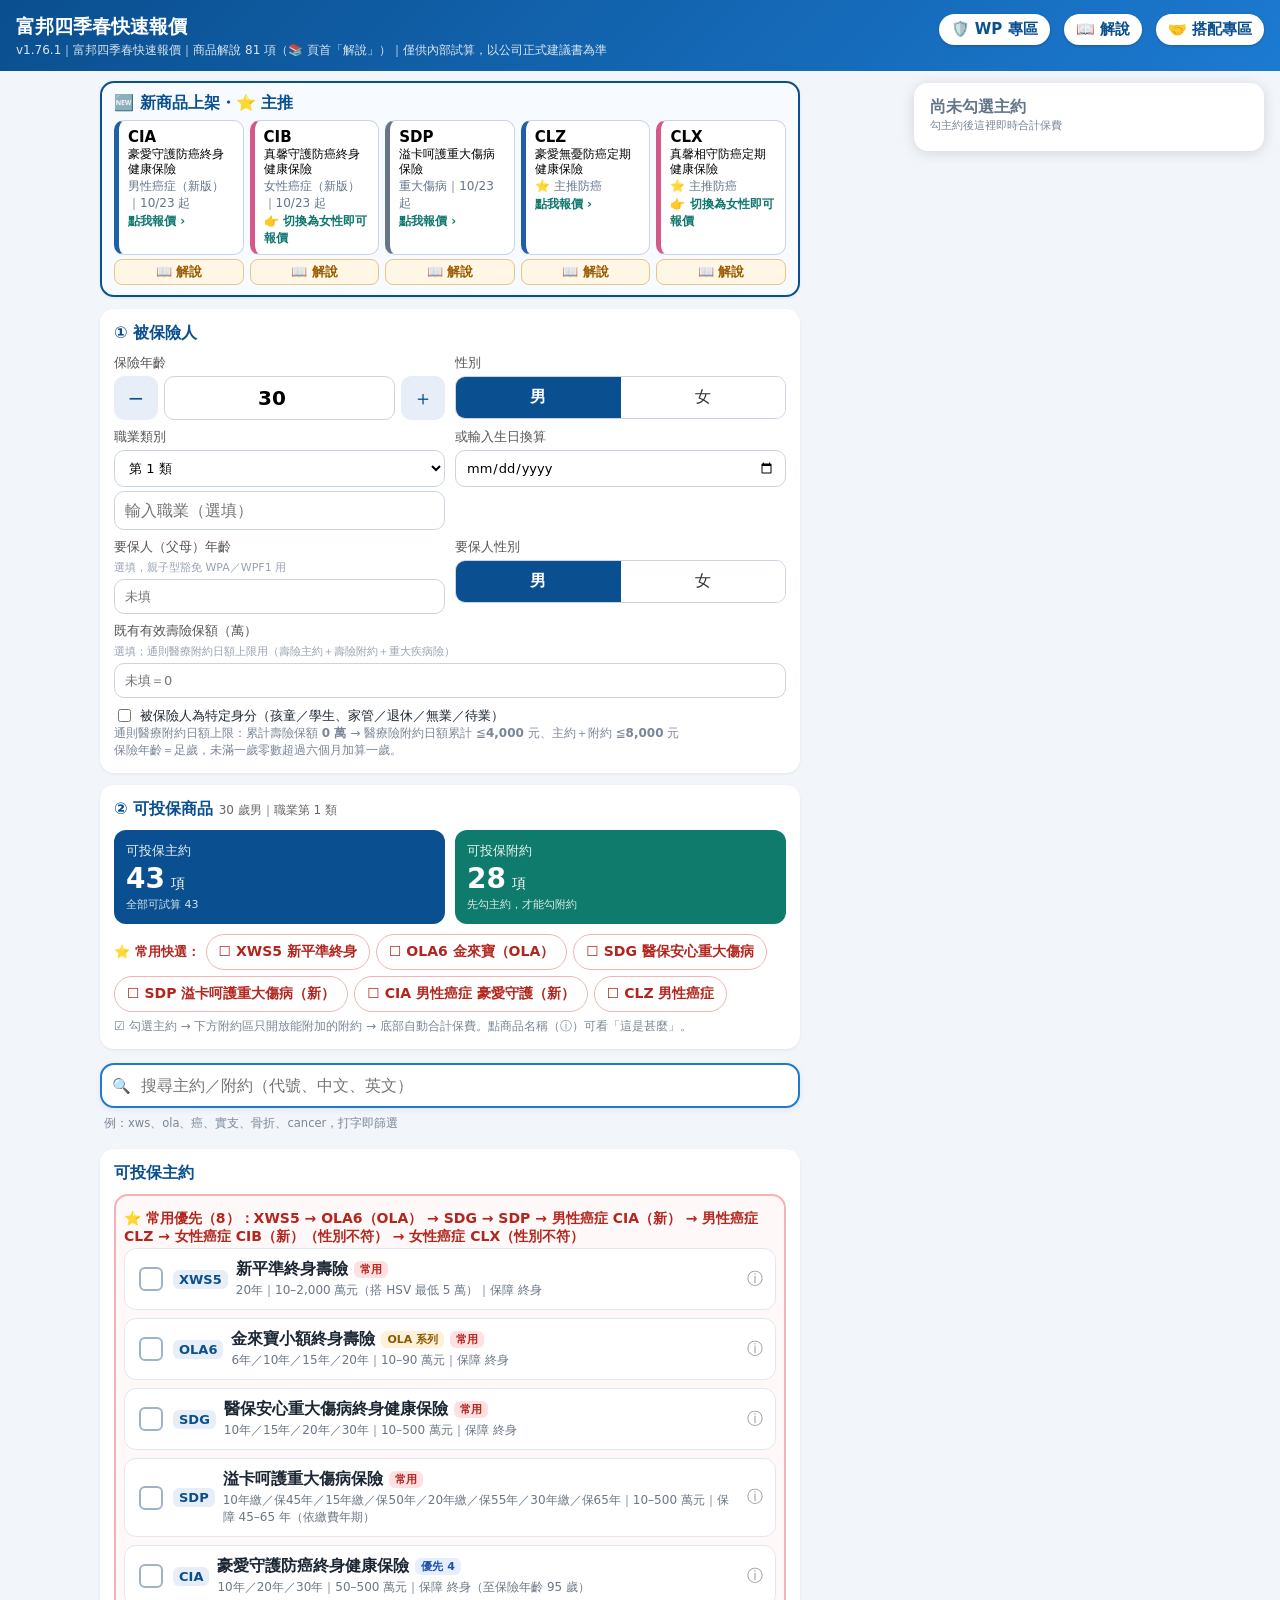
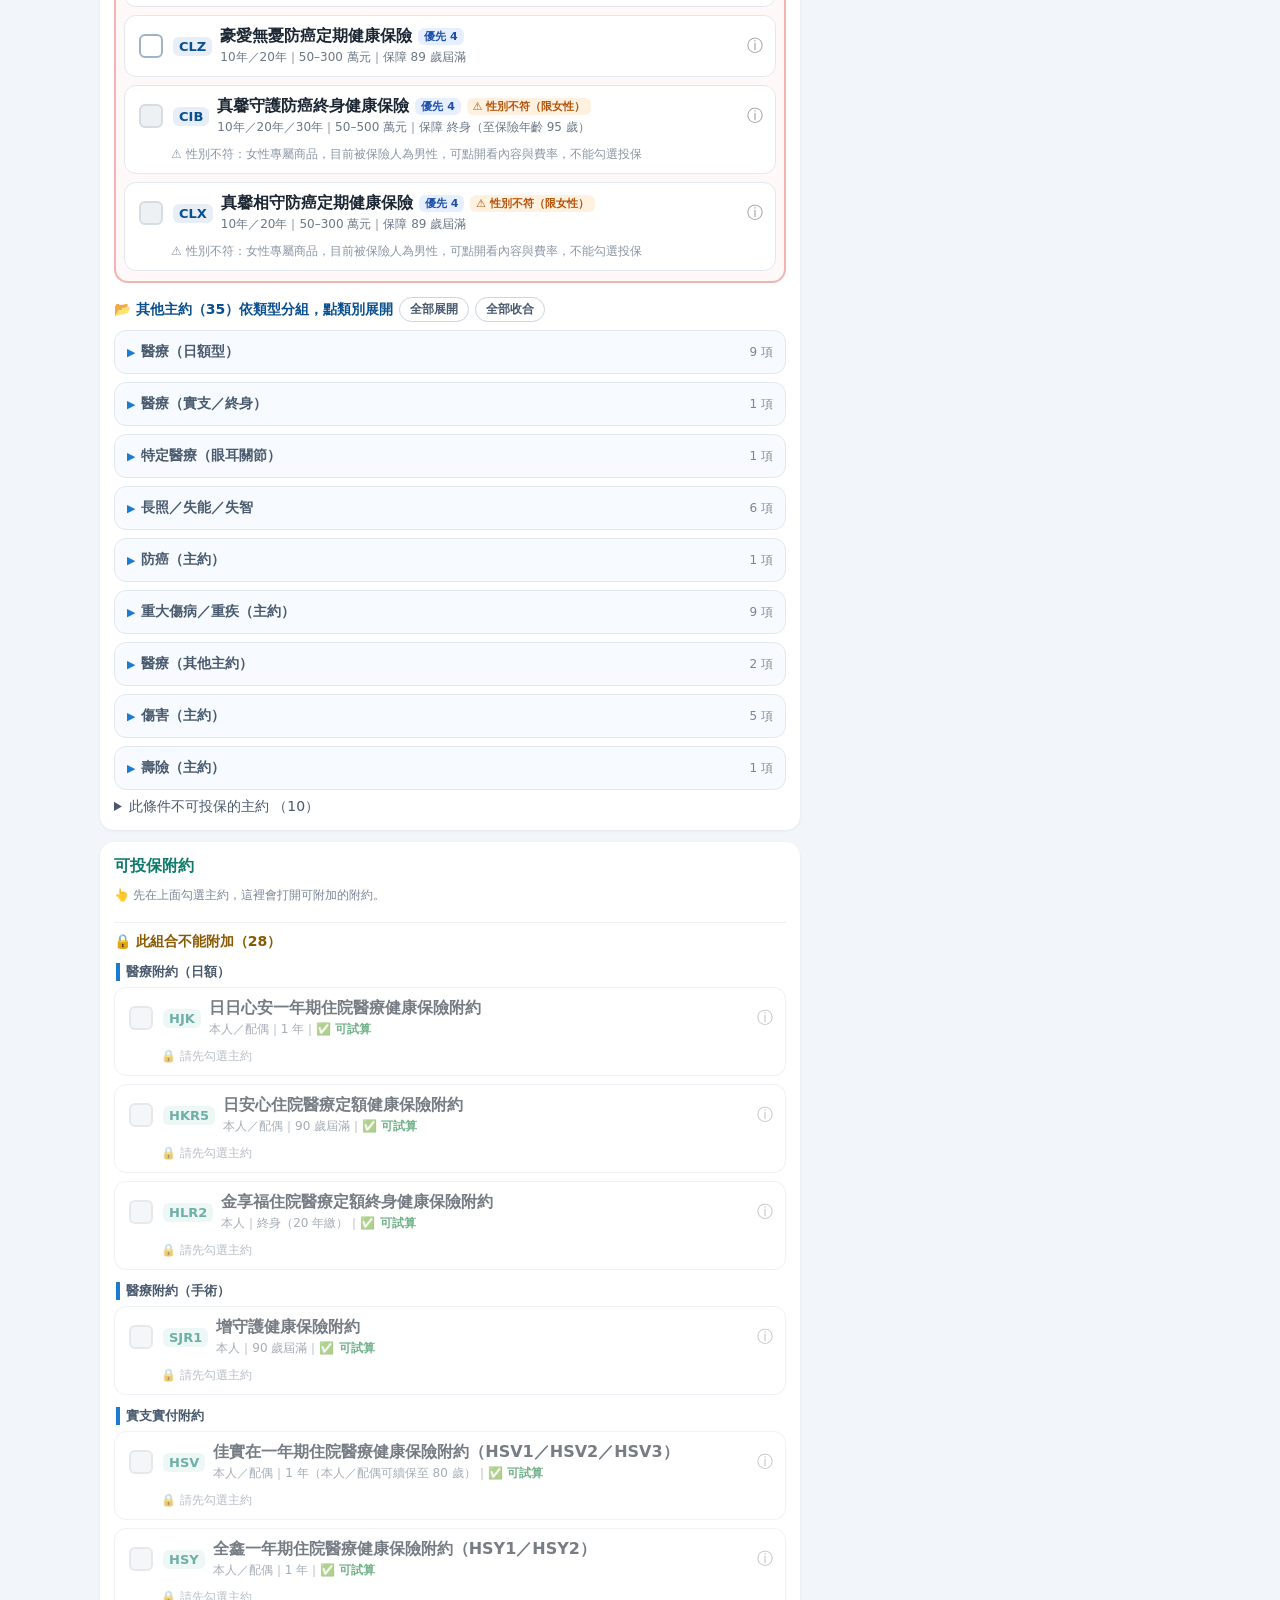
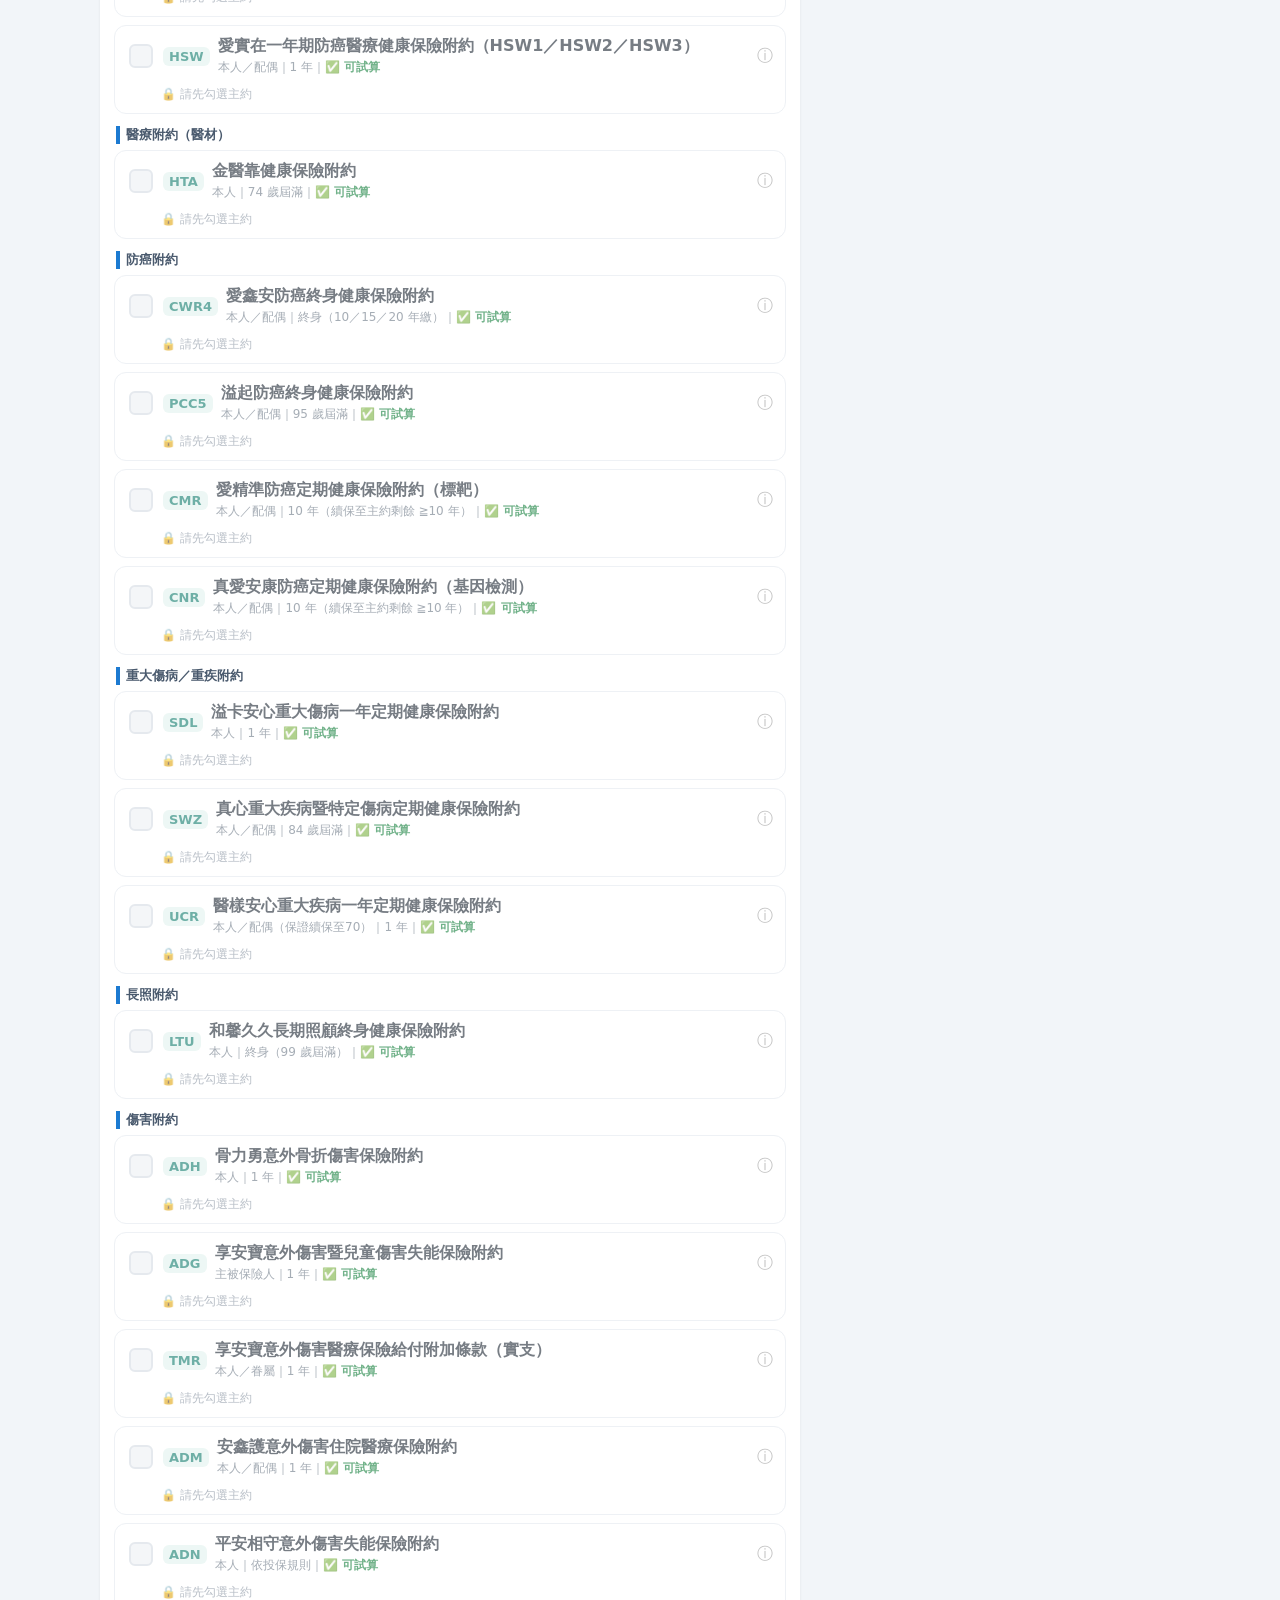
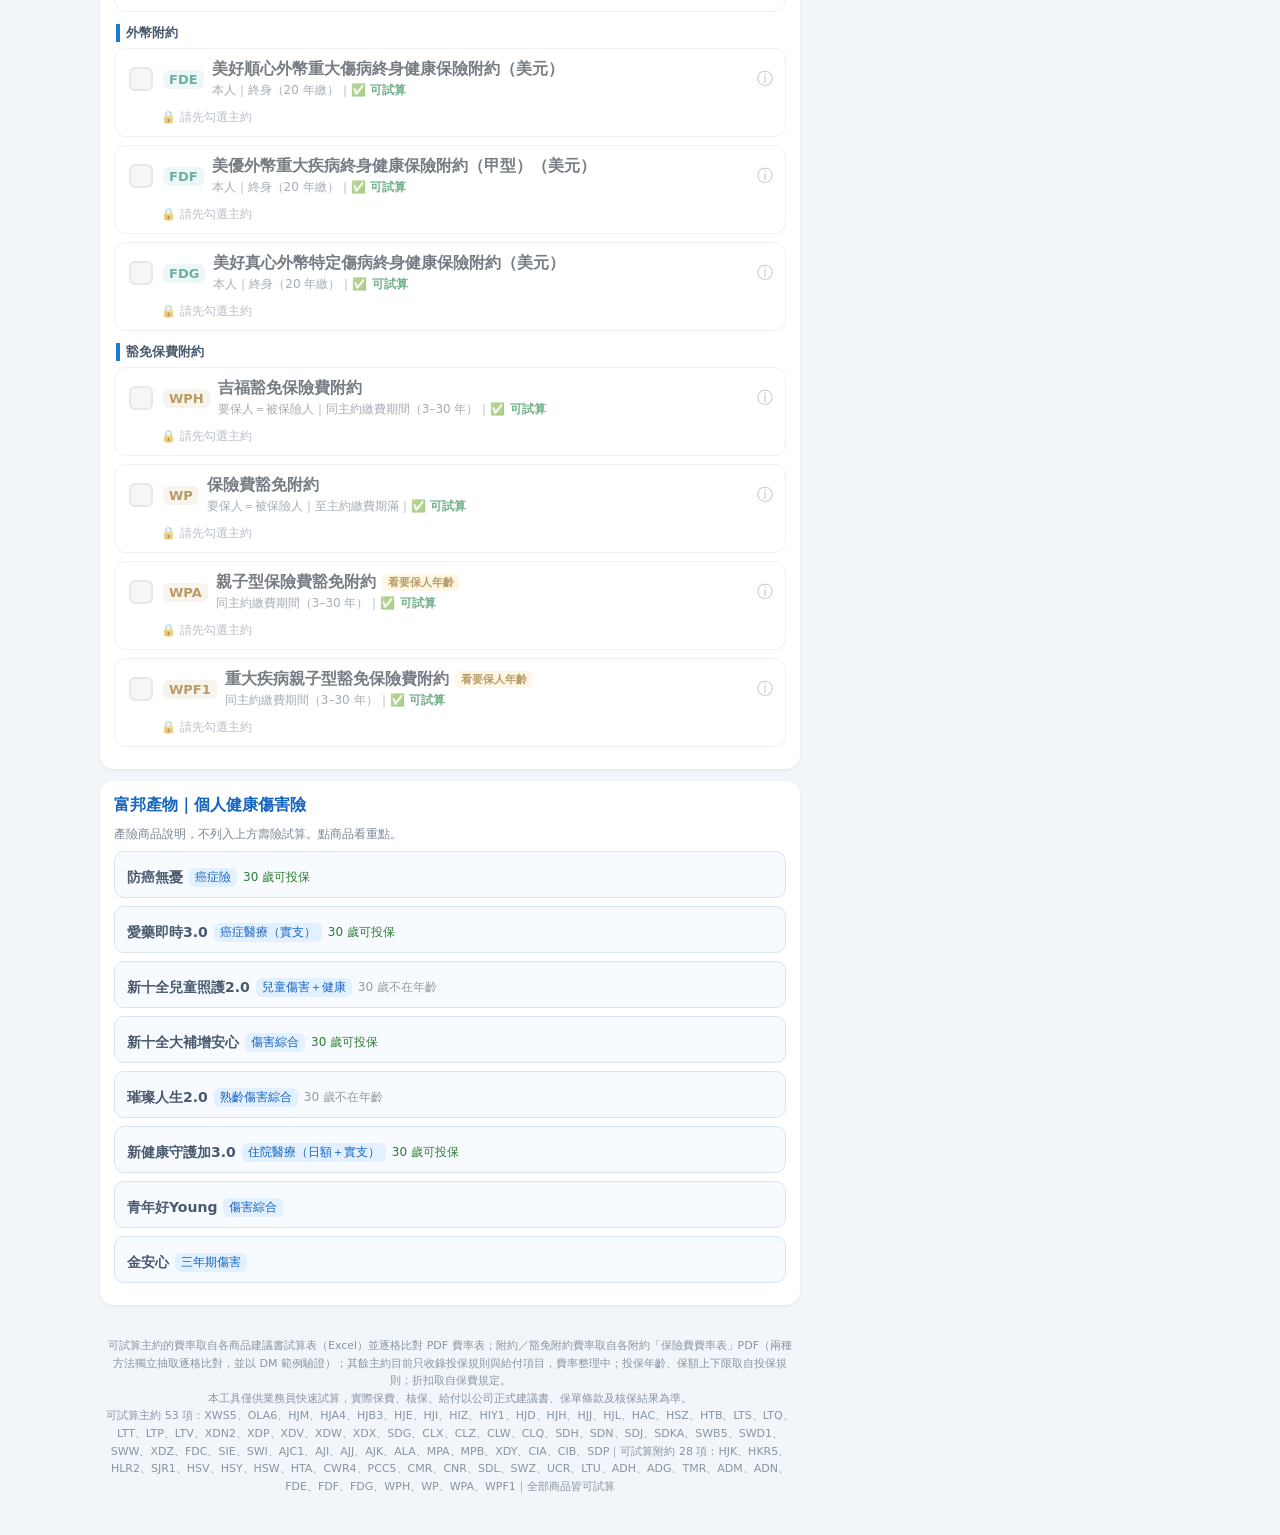
==== index.html @ 674f9ad4 "v1.76.1: 新商品卡區加入 CLZ/CLX 主推卡（含📖 解說），首頁可直達防癌解說" ====
<!DOCTYPE html>
<html lang="zh-Hant">
<head>
<meta charset="utf-8">
<meta name="viewport" content="width=device-width,initial-scale=1,viewport-fit=cover">
<title>富邦四季春快速報價</title>
<meta name="description" content="富邦四季春快速報價｜醫療險內部試算">
<meta property="og:title" content="富邦四季春快速報價">
<meta property="og:description" content="富邦四季春快速報價｜醫療險內部試算">
<meta property="og:type" content="website">
<meta name="theme-color" content="#0a4f8f">
<meta http-equiv="Cache-Control" content="no-cache, no-store, must-revalidate">
<meta http-equiv="Pragma" content="no-cache">
<link rel="stylesheet" href="style.css?v=1761">
</head>
<body>
<header>
  <a class="combo-btn" href="combo.html">🤝 搭配專區</a>
  <a class="combo-btn" href="explain.html" style="margin-right:6px">📖 解說</a>
  <a class="combo-btn" href="wp.html" style="margin-right:6px">🛡️ WP 專區</a>
  <h1>富邦四季春快速報價</h1>
  <div class="sub">v1.76.1｜富邦四季春快速報價｜商品解說 81 項（📚 頁首「解說」）｜僅供內部試算，以公司正式建議書為準</div>
</header>
<main>
  <section class="card newp" id="newp" aria-label="新商品上架"></section>
  <section class="card" id="step1">
    <h2>① 被保險人</h2>
    <div class="row">
      <label>保險年齡
        <div class="agebox">
          <button type="button" class="pm" data-d="-1">−</button>
          <input id="age" type="number" inputmode="numeric" min="0" max="85" value="30">
          <button type="button" class="pm" data-d="1">＋</button>
        </div>
      </label>
      <label>性別
        <div class="seg" id="sex">
          <button type="button" data-v="1" class="on">男</button>
          <button type="button" data-v="2">女</button>
        </div>
      </label>
    </div>
    <div class="row">
      <label>職業類別
        <select id="occ">
          <option value="1">第 1 類</option><option value="2">第 2 類</option><option value="3">第 3 類</option>
          <option value="4">第 4 類</option><option value="5">第 5 類</option><option value="6">第 6 類</option><option value="D">D／拒保</option>
        </select>
        <input id="job" type="search" placeholder="輸入職業（選填）" autocomplete="off">
        <div id="jobs" class="jobs"></div>
      </label>
      <label>或輸入生日換算
        <input id="bd" type="date">
      </label>
    </div>
    <div id="occwarn" class="occwarn" hidden></div>
    <div class="row">
      <label>要保人（父母）年齡 <small>選填，親子型豁免 WPA／WPF1 用</small>
        <input id="page" type="number" inputmode="numeric" min="0" max="99" placeholder="未填">
      </label>
      <label>要保人性別
        <div class="seg" id="psex">
          <button type="button" data-v="1" class="on">男</button>
          <button type="button" data-v="2">女</button>
        </div>
      </label>
    </div>
    <div class="row">
      <label>既有有效壽險保額（萬） <small>選填；通則醫療附約日額上限用（壽險主約＋壽險附約＋重大疾病險）</small>
        <input id="lifeex" type="number" inputmode="decimal" min="0" placeholder="未填＝0">
      </label>
    </div>
    <label class="chk"><input type="checkbox" id="specon"> 被保險人為特定身分（孩童／學生、家管／退休／無業／待業）</label>
    <div id="specbox" class="specbox" hidden>
      <div class="seg" id="specid">
        <button type="button" data-v="kid">孩童／學生</button>
        <button type="button" data-v="home">家管／退休／無業／待業</button>
      </div>
      <label class="chk" id="specparw" hidden><input type="checkbox" id="specpar"> 比照父母或兄弟姊妹有效保單同額（附約 ≦4,000、主約＋附約 ≦6,000；報告書備註填其保單號碼）</label>
      <div class="hint" id="spechint"></div>
    </div>
    <div class="hint" id="medcap"></div>
    <div class="hint" id="agehint">保險年齡＝足歲，未滿一歲零數超過六個月加算一歲。</div>
  </section>

  <section class="card" id="step2">
    <h2>② 可投保商品 <span id="cnt" class="cnt"></span></h2>
    <div class="tiles">
      <button type="button" class="tile" data-jump="secMain"><span class="tl">可投保主約</span><span class="tn"><b id="sumMain">0</b> 項</span><span class="ts" id="subMain"></span></button>
      <button type="button" class="tile rider" data-jump="secRider"><span class="tl">可投保附約</span><span class="tn"><b id="sumRider">0</b> 項</span><span class="ts" id="subRider"></span></button>
    </div>
    <div class="quick" id="quick"></div>
    <div class="hint">☑ 勾選主約 → 下方附約區只開放能附加的附約 → 底部自動合計保費。點商品名稱（ⓘ）可看「這是甚麼」。</div>
    <div class="hint" id="multihint" hidden>📑 第二張主約模式：可再勾另一個主約，或同商品按「＋第2張」（兩張 XWS5、兩張 OLA6）；附約各自掛在對應主約下（ADH／SDL 各自依那張主約額度，HSV／HSY 限一張）。</div>
  </section>

  <div class="sbar" id="sbar">
    <div class="sin"><span class="sic">🔍</span><input id="q" type="search" enterkeyhint="search" autocomplete="off" placeholder="搜尋主約／附約（代號、中文、英文）"><button type="button" id="qx" hidden aria-label="清除">✕</button></div>
    <div class="qres" id="qres"></div>
  </div>

  <section class="card" id="secMain">
    <h2>可投保主約</h2>
    <div id="list"></div>
    <details id="nolist"><summary>此條件不可投保的主約 <span id="nolistcnt"></span></summary><div id="nl"></div></details>
  </section>

  <section class="card" id="secRider">
    <h2>可投保附約</h2>
    <div id="mtree"></div>
    <div class="hint" id="rhint"></div>
    <div id="rlist"></div>
    <details id="rnolist"><summary>此條件不可投保的附約 <span id="rnolistcnt"></span></summary><div id="rnl"></div></details>
  </section>
  <section class="card pcsec" id="secPC"><span id="p-pc"></span>
    <h2>富邦產物｜個人健康傷害險</h2>
    <div class="hint">產險商品說明，不列入上方壽險試算。點商品看重點。</div>
    <div id="pcl"></div>
  </section>
</main>

<div id="cart" class="cart hidden">
  <div class="cartbar" id="cartbar"><span id="cartsum"></span><a id="bxlink" class="bxbtn hidden" href="explain.html">📖 保障總覽</a><button type="button" id="cartopen">明細 ▲</button></div>
  <div class="cartmini" id="cartmini"></div>
  <div class="cartbody" id="cartbody"></div>
</div>

<footer>
  可試算主約的費率取自各商品建議書試算表（Excel）並逐格比對 PDF 費率表；附約／豁免附約費率取自各附約「保險費費率表」PDF（兩種方法獨立抽取逐格比對，並以 DM 範例驗證）；其餘主約目前只收錄投保規則與給付項目，費率整理中；投保年齡、保額上下限取自投保規則；折扣取自保費規定。<br>
  本工具僅供業務員快速試算，實際保費、核保、給付以公司正式建議書、保單條款及核保結果為準。<br>
  <span id="ver"></span>
</footer>
<script src="data.js?v=153"></script>
<script src="data_life.js?v=153"></script>
<script src="data_mains.js?v=153"></script>
<script src="catalog.js?v=153"></script>
<script src="riders_rates.js?v=153"></script>
<script src="occ.js?v=2"></script>
<script src="app.js?v=17612"></script>
<script src="pc.js?v=5"></script>
<!--CFWA--><script defer src="https://static.cloudflareinsights.com/beacon.min.js" data-cf-beacon='{"token": "1f1171fedb8a47c1b04731b056bc8142"}'></script><!--/CFWA--></body>
</html>
---- style.css ----
:root{--c1:#0a4f8f;--c2:#1c7ad1;--c3:#e7eef7;--c4:#f7fbff;--bg:#f2f5f9}
/* v1.15 被保險人女性：玫瑰／腮紅色系（男性維持藍色） */
body.fem{--c1:#a3325c;--c2:#d4588a;--c3:#fbe3ec;--c4:#fff6f9;--bg:#fbf2f5}
body{transition:background .25s}
*{box-sizing:border-box}
body{margin:0;font-family:"Microsoft JhengHei","微軟正黑體","PingFang TC","Noto Sans TC","Noto Sans CJK TC","Heiti TC",system-ui,-apple-system,"Segoe UI",Roboto,sans-serif;background:var(--bg);color:#1d2733;font-size:15px;padding-bottom:90px}
header{background:linear-gradient(135deg,var(--c1),var(--c2));color:#fff;padding:14px 16px 12px;position:sticky;top:0;z-index:5}
header h1{margin:0;font-size:19px}
header .sub{font-size:12px;opacity:.85;margin-top:2px}
main{max-width:720px;margin:0 auto;padding:10px}
.card{background:#fff;border-radius:14px;box-shadow:0 1px 3px #0001;padding:14px;margin-bottom:12px}
.card h2{margin:0 0 10px;font-size:16px;color:var(--c1)}
.row{display:flex;gap:10px;margin-bottom:8px}
.row>label{flex:1;font-size:13px;color:#555;display:flex;flex-direction:column;gap:4px}
input,select{font-size:16px;padding:9px 10px;border:1px solid #cbd5e1;border-radius:10px;background:#fff;width:100%;min-width:0}
.agebox{display:flex;gap:6px}
.agebox input{text-align:center;font-weight:700;font-size:20px}
.pm{width:44px;flex:none;border:0;border-radius:10px;background:var(--c3);font-size:20px;color:var(--c1)}
.seg{display:flex;border:1px solid #cbd5e1;border-radius:10px;overflow:hidden}
.seg button{flex:1;border:0;background:#fff;padding:10px 0;font-size:16px;color:#333}
.seg button.on{background:var(--c1);color:#fff;font-weight:700}
.hint{font-size:12px;color:#7a8696}
.cnt{font-size:12px;color:#666;font-weight:400}
.cat{font-size:13px;font-weight:700;color:#4a5a6e;margin:12px 2px 6px;border-left:4px solid var(--c2);padding-left:6px}
.prod{border:1px solid #e3e8ef;border-radius:12px;margin-bottom:8px;overflow:hidden}
.ph{display:flex;align-items:center;gap:8px;padding:10px 12px;cursor:pointer}
.ph .code{background:var(--c3);color:var(--c1);font-weight:700;border-radius:6px;padding:2px 6px;font-size:13px;flex:none}
.ph .nm{flex:1;font-weight:600}
.ph .meta{font-size:12px;color:#6b7785;display:block;font-weight:400;margin-top:2px}
.ph .arrow{color:#999}
.prod.open{border-color:var(--c2)}
.pb{display:none;padding:0 12px 12px;border-top:1px dashed #e3e8ef}
.prod.open .pb{display:block}
.chips{display:flex;flex-wrap:wrap;gap:6px;margin:6px 0}
.chip{border:1px solid #cbd5e1;background:#fff;border-radius:18px;padding:6px 12px;font-size:14px}
.chip.on{background:var(--c1);color:#fff;border-color:var(--c1)}
.fl{font-size:12px;color:#666;margin-top:10px}
.sumrow{display:flex;gap:6px;align-items:center}
.sumrow input{text-align:center;font-weight:700}
.unit{flex:none;font-size:14px;color:#444}
.chk{display:flex;align-items:center;gap:6px;font-size:13px;margin-top:8px}
.chk input{width:auto}
.res{background:var(--c4);border-radius:10px;padding:10px 12px;margin-top:10px}
.res .big{font-size:24px;font-weight:800;color:#c0392b}
.res table{width:100%;border-collapse:collapse;font-size:14px}
.res td{padding:3px 0}.res td:last-child{text-align:right;font-weight:600}
.err{background:#fdecea;color:#b3261e;border-radius:10px;padding:10px 12px;margin-top:10px;font-size:14px}
.warn{background:#fff6e0;color:#8a5a00;border-radius:10px;padding:8px 10px;margin-top:8px;font-size:13px}
.ben{font-size:13px;color:#333;margin-top:10px}
.ben b{color:var(--c1)}
.ben .chip{font-size:12px;padding:3px 8px;background:#f4f6f8;border-color:#e3e8ef}
.note{font-size:12px;color:#7a8696;margin-top:6px;line-height:1.5}
.add{margin-top:10px;width:100%;border:0;border-radius:10px;padding:12px;background:var(--c2);color:#fff;font-size:16px;font-weight:700}
.add:disabled{background:#b8c4d2}
.nl{font-size:13px;color:#6b7785;padding:4px 2px;border-bottom:1px solid #f0f2f5}
details summary{cursor:pointer;color:#4a5a6e;font-size:14px;margin-top:6px}
.cart{position:fixed;left:0;right:0;bottom:0;background:#fff;box-shadow:0 -2px 10px #0002;z-index:6;max-height:70vh;display:flex;flex-direction:column}
.cart.hidden{display:none}
.cartbar{display:flex;align-items:center;justify-content:space-between;padding:12px 16px;padding-bottom:calc(12px + env(safe-area-inset-bottom))}
.cartbar span{font-weight:700}
.cartbar button,.cartbody button{border:0;background:var(--c3);color:var(--c1);border-radius:8px;padding:8px 10px;font-size:14px}
.cartbody{display:none;overflow:auto;padding:0 16px 12px}
.cart.open .cartbody{display:block}
.ci{display:flex;justify-content:space-between;gap:8px;border-bottom:1px solid #eef1f4;padding:8px 0;font-size:14px}
.ci small{color:#777;display:block}
footer{font-size:11px;color:#8a95a3;text-align:center;padding:10px 16px 20px;line-height:1.6;max-width:720px;margin:0 auto}
@media(min-width:700px){body{font-size:16px}}

/* v1.1 主約／附約 */
.row>label small{color:#98a2b0;font-size:11px}
.tiles{display:flex;gap:10px}
.tile{flex:1;border:0;border-radius:12px;background:var(--c1);color:#fff;padding:12px;text-align:left;display:flex;flex-direction:column;gap:2px}
.tile.rider{background:#0f7b6c}
.tile .tl{font-size:13px;opacity:.9}.tile .tn{font-size:14px}.tile .tn b{font-size:28px;margin-right:2px}
.tile .ts{font-size:11px;opacity:.85}
#secMain,#secRider{scroll-margin-top:calc(var(--hh,70px) + 64px)}
#secRider h2{color:#0f7b6c}
.subhd{font-size:14px;font-weight:700;color:var(--c1);margin:6px 0 2px}
.subhd.pendhd{color:#8a5a00;margin-top:18px;padding-top:10px;border-top:1px solid #eef1f4}
.empty{font-size:13px;color:#8a95a3;padding:6px 2px}
.ph .code.rider{background:#e2f3ef;color:#0f7b6c}
.ph .code.waiver{background:#f3ece2;color:#8a5a00}
.prod.pend .meta em{font-style:normal;color:#b07d00}
.tag{display:inline-block;font-size:11px;font-weight:600;border-radius:6px;padding:1px 6px;margin-left:6px;vertical-align:1px}
.tag.cond{background:#fff3d6;color:#8a5a00}
.what{font-size:14px;margin-top:10px;line-height:1.5}
.what b{color:var(--c1)}
table.info{width:100%;border-collapse:collapse;font-size:13px;margin-top:8px}
table.info th{text-align:left;vertical-align:top;color:#6b7785;font-weight:400;width:5.5em;padding:5px 6px 5px 0;white-space:nowrap}
table.info td{padding:5px 0;border-bottom:1px solid #f0f2f5;line-height:1.5}
.stub{background:#fff6e0;color:#7a5200;border-radius:10px;padding:10px 12px;margin-top:10px;font-size:13px;line-height:1.5}
.tag.fav{background:#ffe1e1;color:#b3261e}
.tag.pri{background:#e6efff;color:#1d4fa8}
.subhd.favhd{color:#b3261e}

/* v1.3 勾選組合 */
.pk{flex:none;display:flex;align-items:center;cursor:pointer;padding:4px 2px}
.pk input{position:absolute;opacity:0;width:0;height:0}
.pk span{width:24px;height:24px;border:2px solid #9fb3c8;border-radius:6px;background:#fff;display:inline-block;position:relative}
.pk input:checked+span{background:var(--c2);border-color:var(--c2)}
.pk input:checked+span:after{content:"";position:absolute;left:7px;top:2px;width:6px;height:12px;border:solid #fff;border-width:0 3px 3px 0;transform:rotate(45deg)}
.pk.dis span{background:#eef1f4;border-color:#d5dce4}
.prod.picked{border-color:var(--c2);background:var(--c4)}
.prod.locked{opacity:.6}
.host{font-size:13px;color:var(--c1);padding:0 12px 10px 46px}
.host select{width:auto;padding:4px 8px;font-size:14px}
.host .w{display:block;color:#8a5a00;font-size:12px;margin-top:4px}
.why{font-size:12px;color:#8a95a3;padding:0 12px 10px 46px}
.quick{display:flex;flex-wrap:wrap;gap:6px;align-items:center;margin:10px 0 6px;font-size:13px;font-weight:700;color:#b3261e}
.qk{border:1px solid #f0b4b4;background:#fff;color:#b3261e;border-radius:18px;padding:8px 12px;font-size:14px;font-weight:600}
.qk.on{background:#b3261e;color:#fff;border-color:#b3261e}
.qk:disabled{opacity:.5}
.tag.ola{background:#fff0d9;color:#8a5a00}
.cartbar span small{display:block;font-size:11px;font-weight:400;color:#7a8696}
.cartbar span small.e{color:#b3261e}
.cartbar span b{color:#c0392b}
.ci.sub{padding-left:14px}
/* v1.3 主約整理：常用區＋分組收合 */
.favbox{border:2px solid #f3b3b3;background:#fff8f8;border-radius:14px;padding:8px 8px 2px;margin:6px 0 12px}
.favbox .prod{background:#fff}
.favbox .prod.picked{background:var(--c4)}
.subhd.othhd{margin-top:14px;display:flex;flex-wrap:wrap;align-items:center;gap:6px}
.mini{border:1px solid #cbd5e1;background:#fff;border-radius:14px;padding:3px 10px;font-size:12px;color:#4a5a6e}
details.grp{border:1px solid #e3e8ef;border-radius:12px;margin:8px 0;padding:0 8px;background:var(--c4)}
details.grp>summary{list-style:none;display:flex;justify-content:space-between;align-items:center;padding:12px 4px;font-weight:700;color:#4a5a6e;font-size:14px;margin:0}
details.grp>summary::-webkit-details-marker{display:none}
details.grp>summary:before{content:"▶";font-size:11px;color:var(--c2);margin-right:6px}
details.grp[open]>summary:before{content:"▼"}
details.grp>summary span:first-child{flex:1}
details.grp .gc{font-weight:400;font-size:12px;color:#7a8696}
details.grp .gc b{color:var(--c2)}
.prod{scroll-margin-top:calc(var(--hh,70px) + 64px)}

.tag.sexno{background:#fff1e0;color:#b45309}
.mfold{display:flex;align-items:center;justify-content:space-between;gap:8px;border:1px dashed #cbd5e1;background:#f6f8fb;border-radius:12px;padding:10px 12px;margin:6px 0 12px;font-size:14px;color:#4a5a6e}
/* v1.7 XWS5 5 萬 → HSV 立即勾選 */
.hsvbox{display:flex;gap:10px;align-items:flex-start;margin:8px 0;padding:10px 12px;border:1.5px dashed #2e7d32;border-radius:10px;background:#f1f8f1;cursor:pointer;font-size:14px;line-height:1.45}
.hsvbox input{width:22px;height:22px;flex:none;margin-top:1px;accent-color:#2e7d32}
.hsvbox small{display:block;color:#666;font-size:12px;margin-top:2px}
.hsvbox.on{border-style:solid;background:#e8f5e9}
.hsvbox.hot{border:2px solid #e65100;background:#fff3e0;animation:hsvpulse 1.2s ease-in-out 2}
.hsvbox.dis{border-color:#bbb;background:#f5f5f5;color:#888;cursor:default}
.chip.hsvq{margin-left:6px;padding:2px 8px;font-size:12px;border-color:#e65100;color:#e65100}
@keyframes hsvpulse{50%{box-shadow:0 0 0 4px rgba(230,81,0,.25)}}
/* v1.8 附約試算 */
.rctl{padding:0 12px 12px 46px;display:flex;flex-direction:column;gap:6px}
.rctl .chips{margin:0}
.rctl .sumrow input{max-width:130px}
.rctl .lim{font-size:12px;color:#64748b}
.rres{background:#eef6ff;border:1px solid #bcd7f5;border-radius:10px;padding:8px 10px;font-size:13px;color:#334155}
.rres b{font-size:18px;color:var(--c1)}
.rres span{display:block;font-size:12px;color:#475569;margin-top:2px}
.rn{font-size:12px;color:#64748b}
.prod.rq .meta b.ok,.meta b.ok{color:#15803d;font-weight:600}

.specbox{margin:6px 0 4px;padding:8px;border:1px dashed #cbd5e1;border-radius:10px;background:#f8fafc}
.specbox .seg button{font-size:14px;padding:8px 0}
.specbox[hidden],#specparw[hidden]{display:none}
/* v1.12 附約逐張主約附加 */
.hosts{padding:0 12px 8px 46px;font-size:13px;color:var(--c1);display:flex;flex-wrap:wrap;gap:6px;align-items:center}
.hosts .hl{font-weight:600}
.hc{border:1px solid #9cc3ea;background:#fff;color:var(--c1);border-radius:16px;padding:4px 10px;font-size:13px;cursor:pointer}
.hc.on{background:var(--c1);color:#fff;border-color:var(--c1)}
.hc.lk{background:#f1f3f6;color:#8a95a3;border-color:#d5dbe3}
button.hc.lk{cursor:pointer}
.hwhy{flex-basis:100%;font-size:12px;color:#8a95a3}
.inst{border-left:3px solid #cfe2f5;margin:0 12px 8px 40px}
.inst .ih{font-size:13px;color:var(--c1);padding:2px 0 4px 6px}
.inst .ih .w{display:block;color:#8a5a00;font-size:12px;margin-top:2px}
.inst .rctl{padding-left:6px}
/* v1.14 同商品兩張 */
.qk.dupq{border-style:dashed;background:#fff7f7}
.tag.dupt{background:var(--c3);color:var(--c2)}
.prod.dupi{border-left:4px solid var(--c2)}
.dupr{margin:6px 0 2px}
.chip.dup{border:1px dashed var(--c2);color:var(--c2);background:var(--c4);font-weight:600}
.code sup{font-size:10px;margin-left:1px}

/* v1.16 關鍵字搜尋列（黏在標題下方） */
.sbar{position:sticky;top:var(--hh,70px);z-index:4;background:var(--bg);padding:6px 0 8px;margin:-4px 0 8px}
.sin{display:flex;align-items:center;gap:6px;background:#fff;border:2px solid var(--c2);border-radius:14px;padding:2px 6px 2px 10px;box-shadow:0 2px 6px #0001}
.sin input{border:0;padding:9px 4px;font-size:16px;outline:none;background:transparent}
.sin input::-webkit-search-cancel-button{display:none}
.sic{flex:none;font-size:15px}
#qx{flex:none;border:0;background:var(--c3);color:var(--c1);border-radius:50%;width:30px;height:30px;font-size:14px}
#qx[hidden]{display:none}
.qres{display:flex;gap:6px;align-items:center;margin-top:5px;padding:0 4px;min-height:20px}
.qres .hint{font-size:11.5px}
.qj{border:1px solid var(--c2);background:#fff;color:var(--c1);border-radius:14px;padding:3px 12px;font-size:13px}
.qhd{font-size:13px;color:var(--c1);background:var(--c4);border:1px dashed var(--c2);border-radius:10px;padding:7px 10px;margin:2px 0 10px}
/* v1.16 主約編號與顏色（1 主題色、2 橘、3 綠、4 紫） */
.m0{--mc:var(--c1)}.m1{--mc:#d97706}.m2{--mc:#15803d}.m3{--mc:#7c3aed}
.mno{flex:none;display:inline-flex;align-items:center;justify-content:center;min-width:22px;height:22px;border-radius:11px;background:var(--mc,var(--c1));color:#fff;font-size:13px;font-weight:800;margin-right:4px;padding:0 5px;vertical-align:1px}
.prod.picked.mk{border-left:5px solid var(--mc)}
.hc.on[class*=" m"]{background:var(--mc);border-color:var(--mc)}
.hc[class*=" m"]:not(.on):not(.lk){border-color:var(--mc);color:var(--mc)}
.inst[class*=" m"]{border-left:4px solid var(--mc);background:#fafbfd;border-radius:0 8px 8px 0}
.inst .ih b{color:var(--mc,var(--c1))}
.host.oth{color:#64748b;font-size:12px}
/* v1.16 投保組合（像建議書購物車） */
.mtree{margin:0 0 12px;display:flex;flex-direction:column;gap:8px}
.mth{font-size:14px;font-weight:700;color:var(--c1);display:flex;flex-wrap:wrap;gap:4px 10px;align-items:baseline}
.mth span{font-size:12px;font-weight:400;color:#7a8696}
.mcard{border:1px solid #e3e8ef;border-left:6px solid var(--mc);border-radius:12px;padding:9px 11px;background:#fff}
.mcard[data-rfocus]{cursor:pointer}
.mcard.on{box-shadow:0 0 0 2px var(--mc);background:var(--c4)}
.mch{display:flex;align-items:center;gap:4px;font-size:15px}
.mch b{color:var(--mc)}
.mch .nm{flex:1;font-size:12px;color:#64748b;margin-left:4px;overflow:hidden;text-overflow:ellipsis;white-space:nowrap}
.mch .amt{font-weight:700;color:#1d2733;flex:none}
.mcr{display:flex;flex-wrap:wrap;gap:4px 10px;font-size:13px;color:#334155;margin:6px 0 4px 26px}
.mcr .rcp b{font-weight:600}
.mcr .none{color:#94a3b8}
.mcf{font-size:12.5px;color:#475569;margin-left:26px;display:flex;flex-wrap:wrap;gap:4px 10px;align-items:center}
.mcf b{color:#c0392b}
.mcf .go{margin-left:auto;color:var(--mc);font-weight:600}
.rfbar{display:flex;flex-wrap:wrap;align-items:center;gap:6px;font-size:13px;border:2px solid var(--mc);background:var(--c4);border-radius:10px;padding:8px 10px;margin:0 0 10px}
.rfbar b{color:var(--mc)}
.rfbar .mini{margin-left:auto}
/* v1.16 即時合計面板：手機底部、桌機右側 */
body{padding-bottom:150px}
.cartbar>span{display:flex;flex-direction:column}
.ctl{font-size:12px;font-weight:400;color:#64748b}
.ctot{font-size:19px;font-weight:800}
.ctot b{color:#c0392b;display:inline-block}
.ct0{font-weight:600;color:#64748b}
#ctot.bump{animation:bump .6s ease}
@keyframes bump{0%{transform:scale(1)}30%{transform:scale(1.18);color:#e65100}100%{transform:scale(1)}}
.cartmini{display:flex;gap:6px;overflow-x:auto;padding:0 16px 10px;margin-top:-6px;font-size:12px;scrollbar-width:none}
.cartmini:empty{display:none}
.cm{flex:none;display:flex;align-items:center;border:1px solid var(--mc);border-radius:14px;padding:2px 8px 2px 3px;color:#1d2733;background:#fff;white-space:nowrap}
.cm .mno{height:18px;min-width:18px;font-size:11px}
.cg{border-left:4px solid var(--mc);padding-left:8px;margin:8px 0 4px}
.cgh{display:flex;align-items:center;gap:4px;font-size:14px;cursor:pointer;padding:4px 0}
.cgh b{color:var(--mc)}
.cgh span:last-child{margin-left:auto;font-size:13px;color:#c0392b;font-weight:700}
.ctot2{text-align:right;font-size:15px;margin-top:8px;padding-top:8px;border-top:2px solid #e3e8ef}
.ctot2 b{color:#c0392b;font-size:18px}
@media(min-width:1100px){
  body{padding-bottom:20px;padding-right:380px}
  .cart,.cart.hidden{display:flex;left:auto;right:16px;top:calc(var(--hh,70px) + 12px);bottom:auto;width:350px;max-height:calc(100vh - var(--hh,70px) - 28px);border-radius:14px;box-shadow:0 2px 14px #0002}
  .cart .cartbody{display:block}
  #cartopen,.cartmini{display:none}
  .cartbar{padding:14px 16px 6px}
  header{margin-right:-380px}
}

/* v1.17 單張主約模式 */
.qk.need2{border-style:dashed;background:#fff;color:var(--c1,#0a4f8f);border-color:currentColor}
.need2box{display:flex;flex-direction:column;align-items:flex-start;gap:4px;margin:4px 0 12px;font-size:13px;color:#5a6b7e}
.need2big{border:2px dashed var(--c1,#0a4f8f);background:#fff;color:var(--c1,#0a4f8f);border-radius:12px;padding:12px 16px;font-size:16px;font-weight:700;width:100%}
.multibar{background:#eef5ff;border-radius:10px;padding:8px 12px;margin:6px 0;font-size:14px;font-weight:600;color:#23466e}
body.fem .multibar{background:#fdeef3;color:#7a2445}

.tag.stop{background:#fdecea;color:#b3261e;border:1px solid #f3b4ae;font-weight:600}

.combo-btn{float:right;margin-left:8px;background:#fff;color:var(--c1);font-weight:700;font-size:15px;padding:6px 12px;border-radius:999px;text-decoration:none;box-shadow:0 1px 3px #0003}

/* v1.27 解說按鈕 */
.xbtn{display:inline-block;margin:6px 0 4px;padding:8px 14px;border-radius:999px;background:var(--c1);color:#fff;font-weight:700;text-decoration:none;font-size:14px}

.bxbtn{margin-left:auto;margin-right:8px;background:var(--c1);color:#fff;font-weight:700;font-size:14px;padding:8px 12px;border-radius:999px;text-decoration:none;white-space:nowrap}.bxbtn.hidden{display:none}.bx2{flex:1;text-align:center}

/* v1.38 新商品上架 */
.newp{padding:10px 12px;border:2px solid var(--c1);background:var(--c4)}
.newhd{color:var(--c1)}
.newhd{font-weight:800;font-size:16px;margin-bottom:6px}
.newl{display:grid;grid-template-columns:repeat(auto-fit,minmax(100px,1fr));gap:6px}
.newi{display:flex;flex-direction:column;align-items:flex-start;text-align:left;gap:1px;padding:7px 9px;border-radius:10px;border:1px solid #cbd5e1;background:#fff;font:inherit;cursor:pointer;border-left:5px solid #64748b}
.newi.m{border-left-color:#1d5fa8}.newi.f{border-left-color:#d4588a}
.newi b{font-size:15px}.newi .nn{font-size:12px;line-height:1.25}.newi .nd{font-size:12px;color:#64748b}.newi .ng{font-size:12px;font-weight:700;color:#0f766e}
.newi.on{background:#ecfdf5}
.newi:disabled{opacity:.45;cursor:not-allowed}.newi:disabled .ng{color:#b45309}

/* v1.41 新商品解說置頂 */
.newx{margin-bottom:10px;padding:10px;border-radius:12px;background:#fff7e6;border:2px solid #f0b44c}
.newxh{font-weight:800;font-size:17px;margin-bottom:6px;color:#9a5b00}
.newxl{display:flex;flex-wrap:wrap;gap:8px}
.newxa{flex:1 1 140px;padding:10px 12px;border-radius:10px;background:#fff;border:1px solid #e5c58a;border-left:5px solid #64748b;font-weight:700;font-size:15px;color:#1f2937;text-decoration:none}
.newxa.m{border-left-color:#1d5fa8}.newxa.f{border-left-color:#d4588a}
.xbtn.xnew{display:block;text-align:center;font-size:16px;padding:12px 14px;margin:0 0 10px;background:#c2410c;border-radius:12px}

/* v1.43 字體統一：正黑體 */
html,body{font-family:"Microsoft JhengHei","微軟正黑體","PingFang TC","Noto Sans TC","Noto Sans CJK TC","Heiti TC",system-ui,-apple-system,"Segoe UI",Roboto,sans-serif}
input,button,select,textarea,table{font:inherit}

/* v1.69 職業 */
.row>label{position:relative}
#job{font-size:16px}
.jobs{position:absolute;top:100%;left:0;right:0;z-index:30;background:#fff;border:1px solid #d0d7e2;border-radius:8px;box-shadow:0 4px 14px rgba(0,0,0,.12);max-height:60vh;overflow:auto}
.jobs:empty{display:none}
.jobs button{display:flex;justify-content:space-between;gap:8px;width:100%;text-align:left;padding:9px 10px;border:0;border-bottom:1px solid #eef1f5;background:#fff;font-size:14px;color:#222}
.jobs button small{display:block;color:#98a2b0;font-size:11px}
.jobs b{white-space:nowrap;color:#2a5bd7}
.jobs b.d{color:#d32f2f}
.occwarn{background:#fdecea;color:#c62828;border:1px solid #f5c2c0;border-radius:8px;padding:7px 10px;font-size:14px;font-weight:600;margin-bottom:8px}
/* v1.70 富邦產物 */
.pcsec h2{color:#1565c0}
.pcc{border:1px solid #d6e4f5;border-radius:10px;margin:8px 0;background:#f7fbff}
.pcc summary{padding:10px 12px;cursor:pointer;display:flex;flex-wrap:wrap;gap:6px;align-items:center}
.pct{font-size:12px;color:#1565c0;background:#e3f0ff;border-radius:6px;padding:1px 6px}
.pcok{font-size:12px;color:#2e7d32}.pcno{font-size:12px;color:#999}
.pcb{padding:0 12px 10px;font-size:14px;line-height:1.6}.pcb ul{margin:4px 0;padding-left:18px}
.pcs{font-size:12px;color:#666;margin-top:4px}
.pctb{border-collapse:collapse;font-size:12px;margin-top:6px;width:100%}.pctb th,.pctb td{border:1px solid #d6e4f5;padding:2px 4px;text-align:right}
/* v1.71 富邦產物 可勾選 */
.pcpick{display:flex;flex-wrap:wrap;align-items:center;gap:8px;margin:2px 0 8px;padding:8px;border-radius:8px;background:#f5f7fa}
.pcpick.on{background:#e8f4ec}
.pcpick label{font-weight:600;display:flex;align-items:center;gap:4px}
.pcpick select{padding:4px 6px;border-radius:6px;border:1px solid #ccc;font-size:14px}
.pcy{margin-left:auto;font-weight:700;color:#0a6b3a}
.pcc.pcon>summary{background:#eef8f1}
.cg.pcg .pcs{color:#888;font-size:12px;padding:2px 8px 6px}

/* v1.76.1 新商品卡解說小連結 */
.neww{display:flex;flex-direction:column;gap:4px}.neww .newi{flex:1}.newxs{display:block;text-align:center;font-size:13px;font-weight:700;padding:3px 0;border-radius:8px;background:#fff7e6;border:1px solid #e5c58a;color:#9a5b00;text-decoration:none}
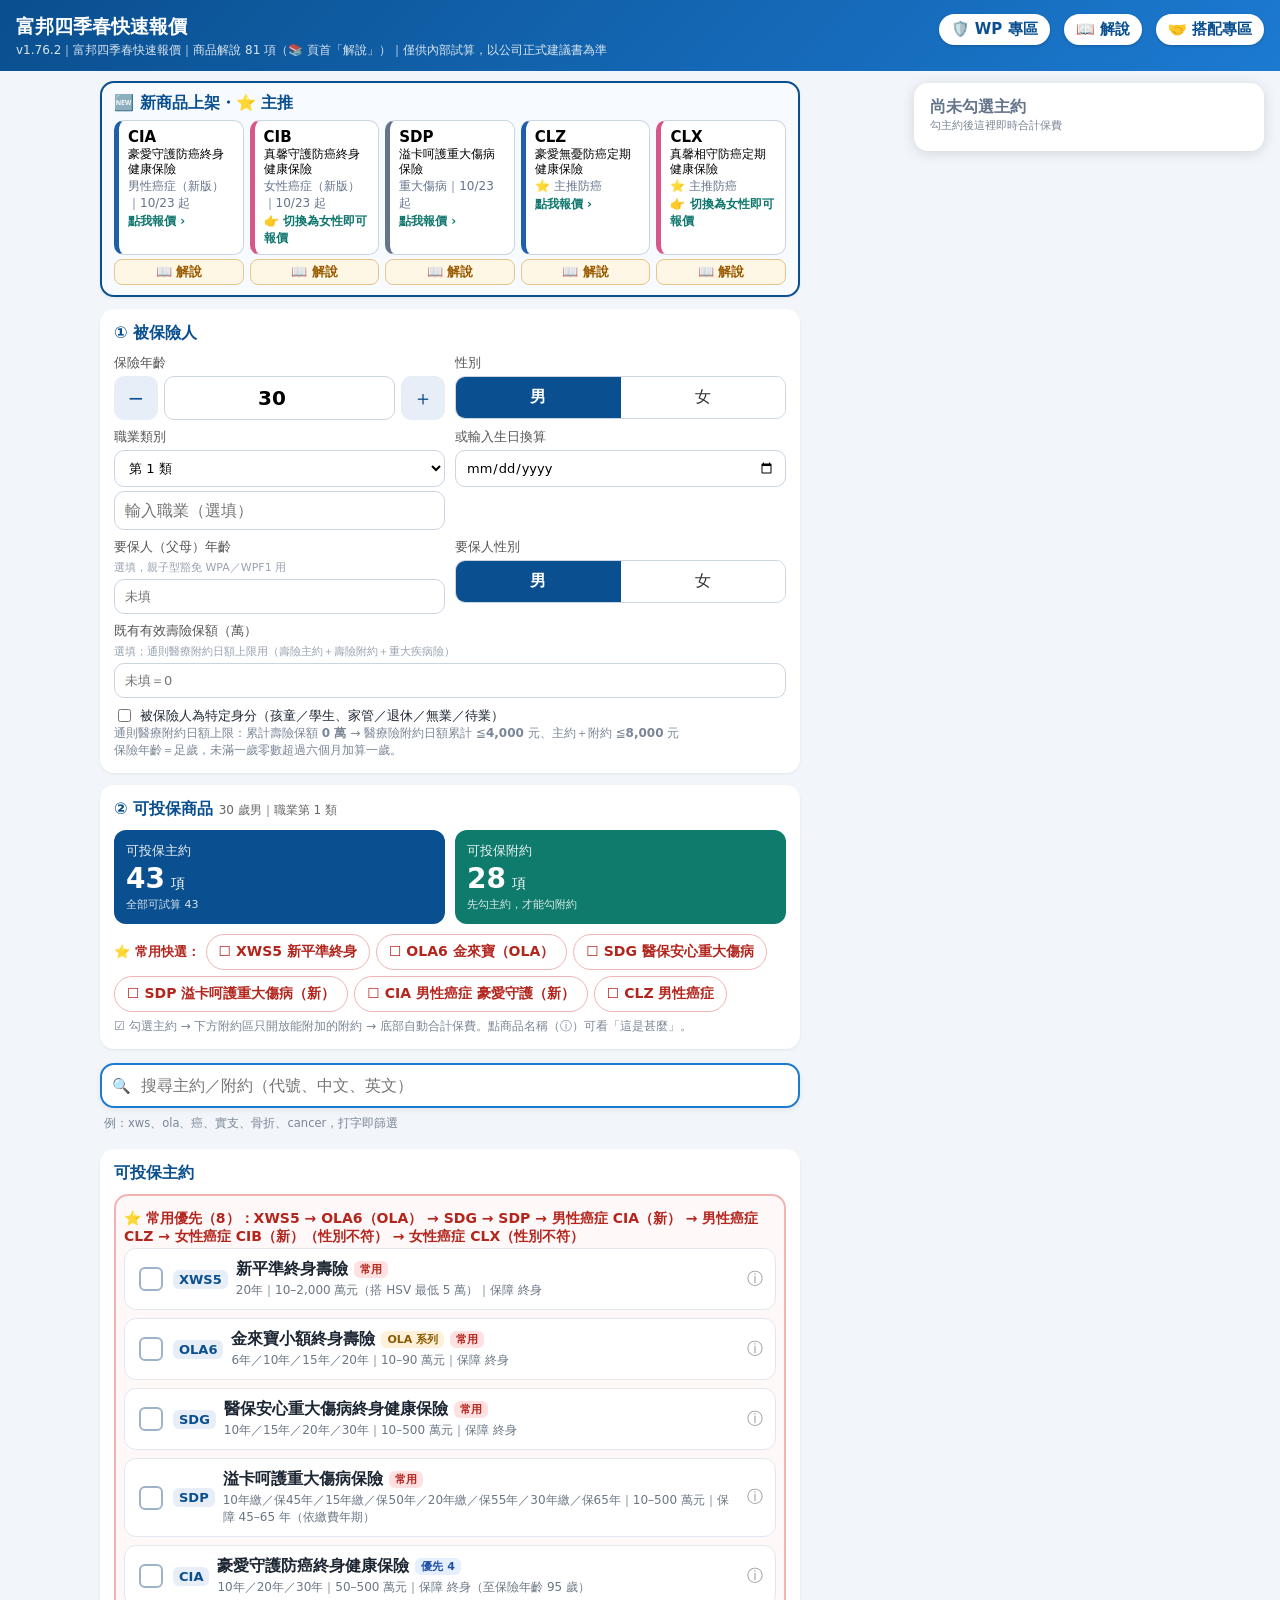
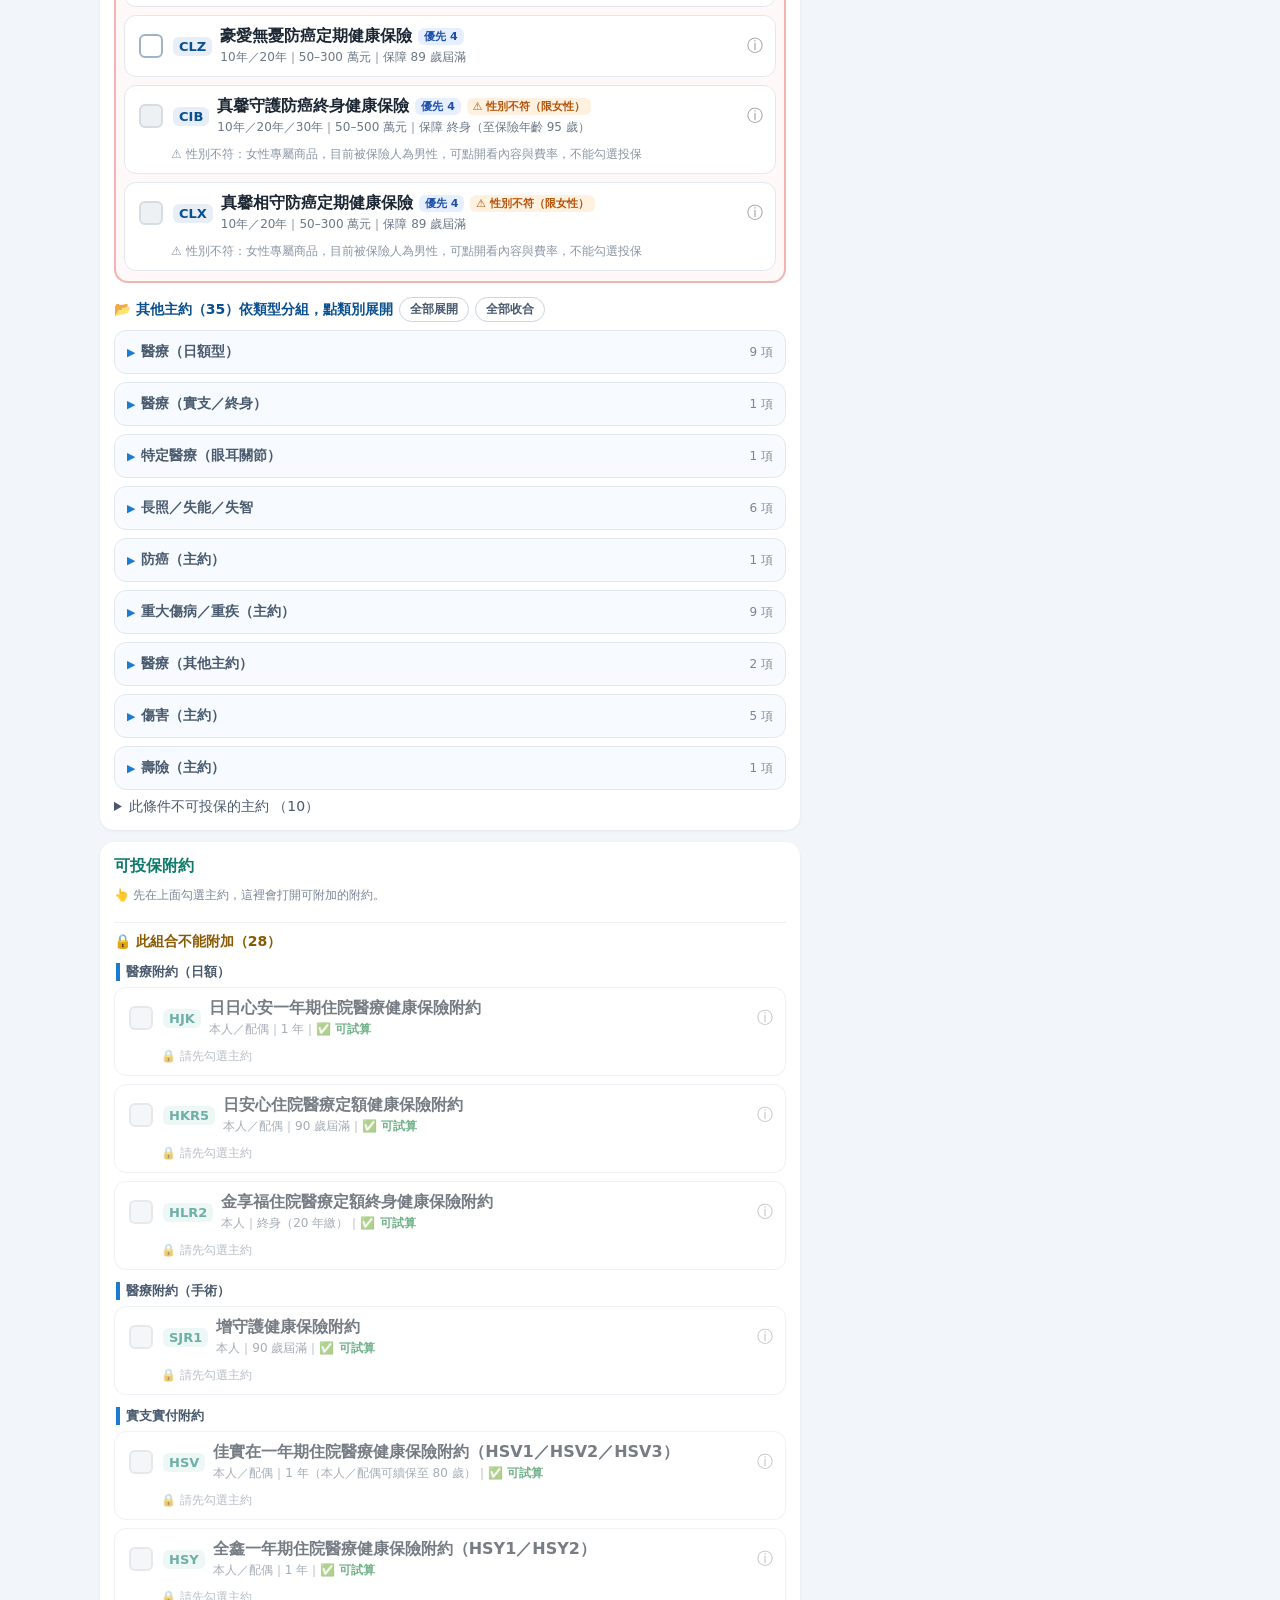
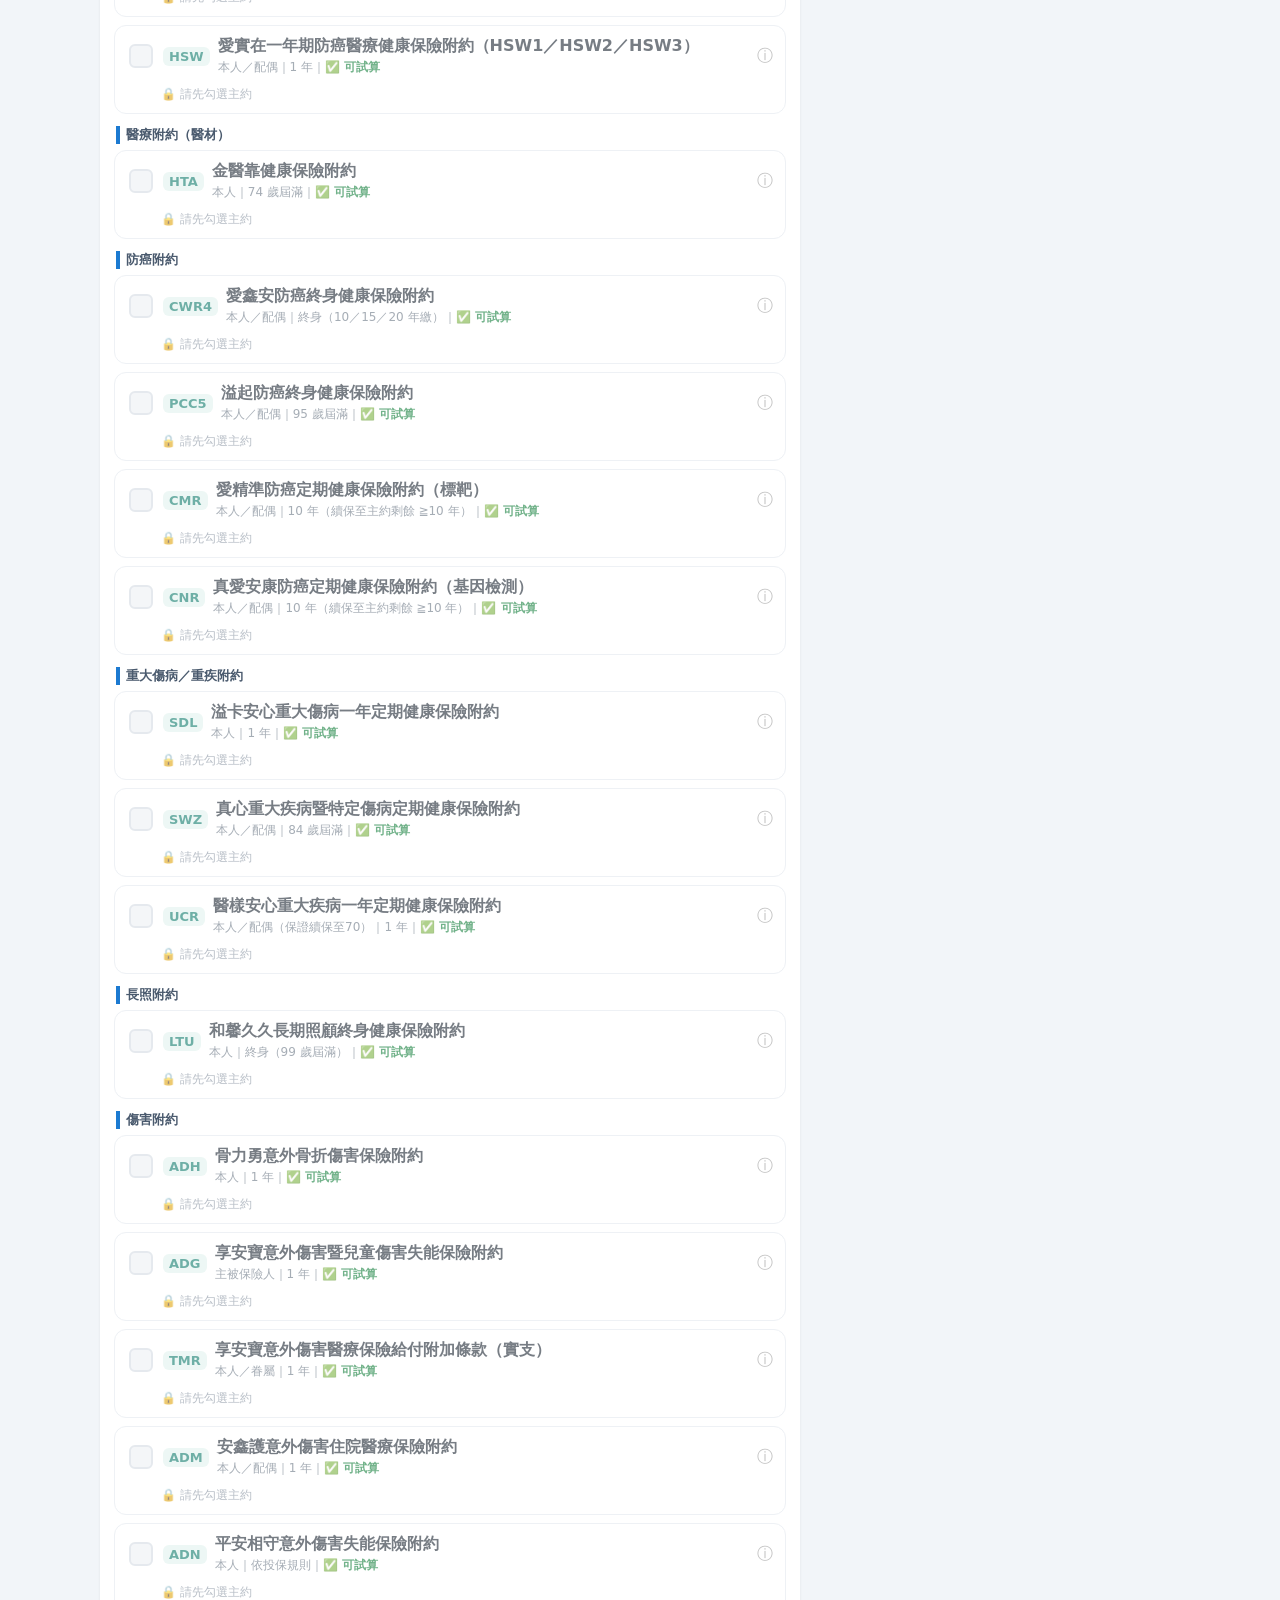
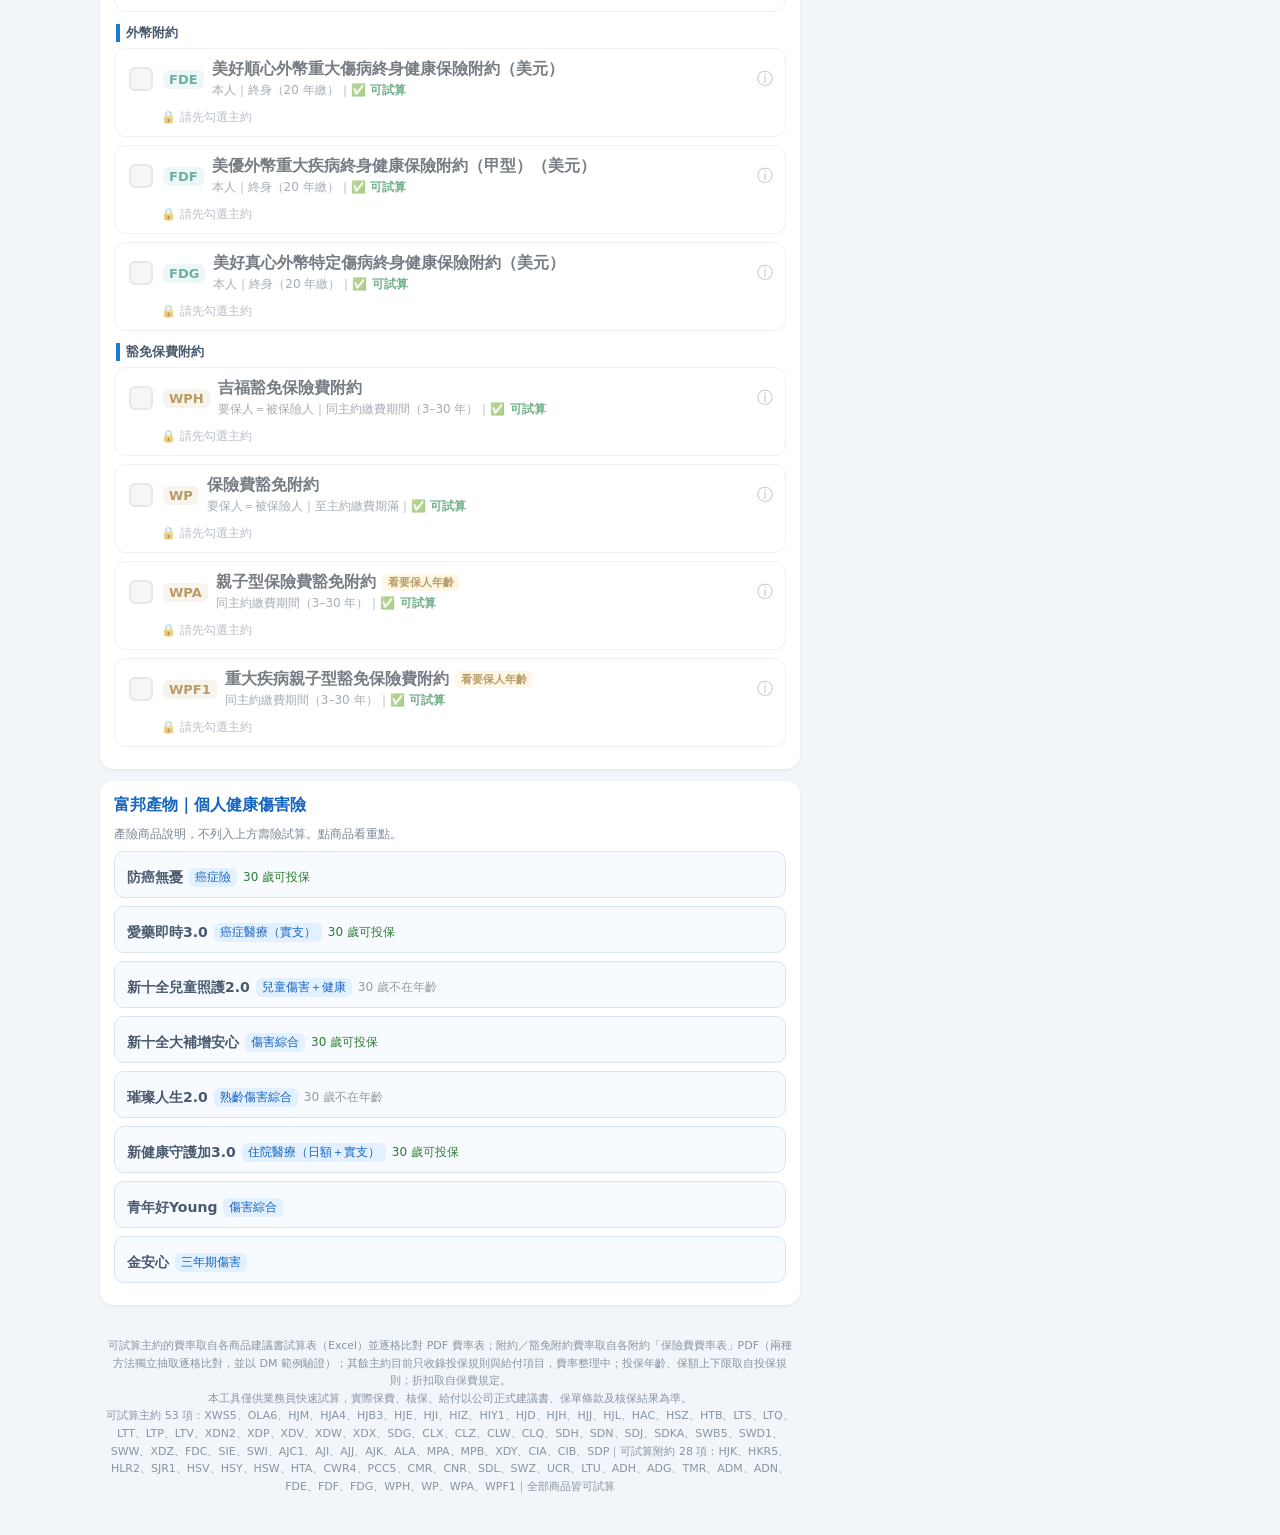
==== commit c8a7688e: "v1.76.2: CLX/CLZ 收合區標題只留🔒，常見拒絕7題改名大家的問題" ====
--- a/index.html
+++ b/index.html
@@ -11,7 +11,7 @@
 <meta name="theme-color" content="#0a4f8f">
 <meta http-equiv="Cache-Control" content="no-cache, no-store, must-revalidate">
 <meta http-equiv="Pragma" content="no-cache">
-<link rel="stylesheet" href="style.css?v=1761">
+<link rel="stylesheet" href="style.css?v=1762">
 </head>
 <body>
 <header>
@@ -19,7 +19,7 @@
   <a class="combo-btn" href="explain.html" style="margin-right:6px">📖 解說</a>
   <a class="combo-btn" href="wp.html" style="margin-right:6px">🛡️ WP 專區</a>
   <h1>富邦四季春快速報價</h1>
-  <div class="sub">v1.76.1｜富邦四季春快速報價｜商品解說 81 項（📚 頁首「解說」）｜僅供內部試算，以公司正式建議書為準</div>
+  <div class="sub">v1.76.2｜富邦四季春快速報價｜商品解說 81 項（📚 頁首「解說」）｜僅供內部試算，以公司正式建議書為準</div>
 </header>
 <main>
   <section class="card newp" id="newp" aria-label="新商品上架"></section>
@@ -136,7 +136,7 @@
 <script src="catalog.js?v=153"></script>
 <script src="riders_rates.js?v=153"></script>
 <script src="occ.js?v=2"></script>
-<script src="app.js?v=17612"></script>
+<script src="app.js?v=1762"></script>
 <script src="pc.js?v=5"></script>
 <!--CFWA--><script defer src="https://static.cloudflareinsights.com/beacon.min.js" data-cf-beacon='{"token": "1f1171fedb8a47c1b04731b056bc8142"}'></script><!--/CFWA--></body>
 </html>
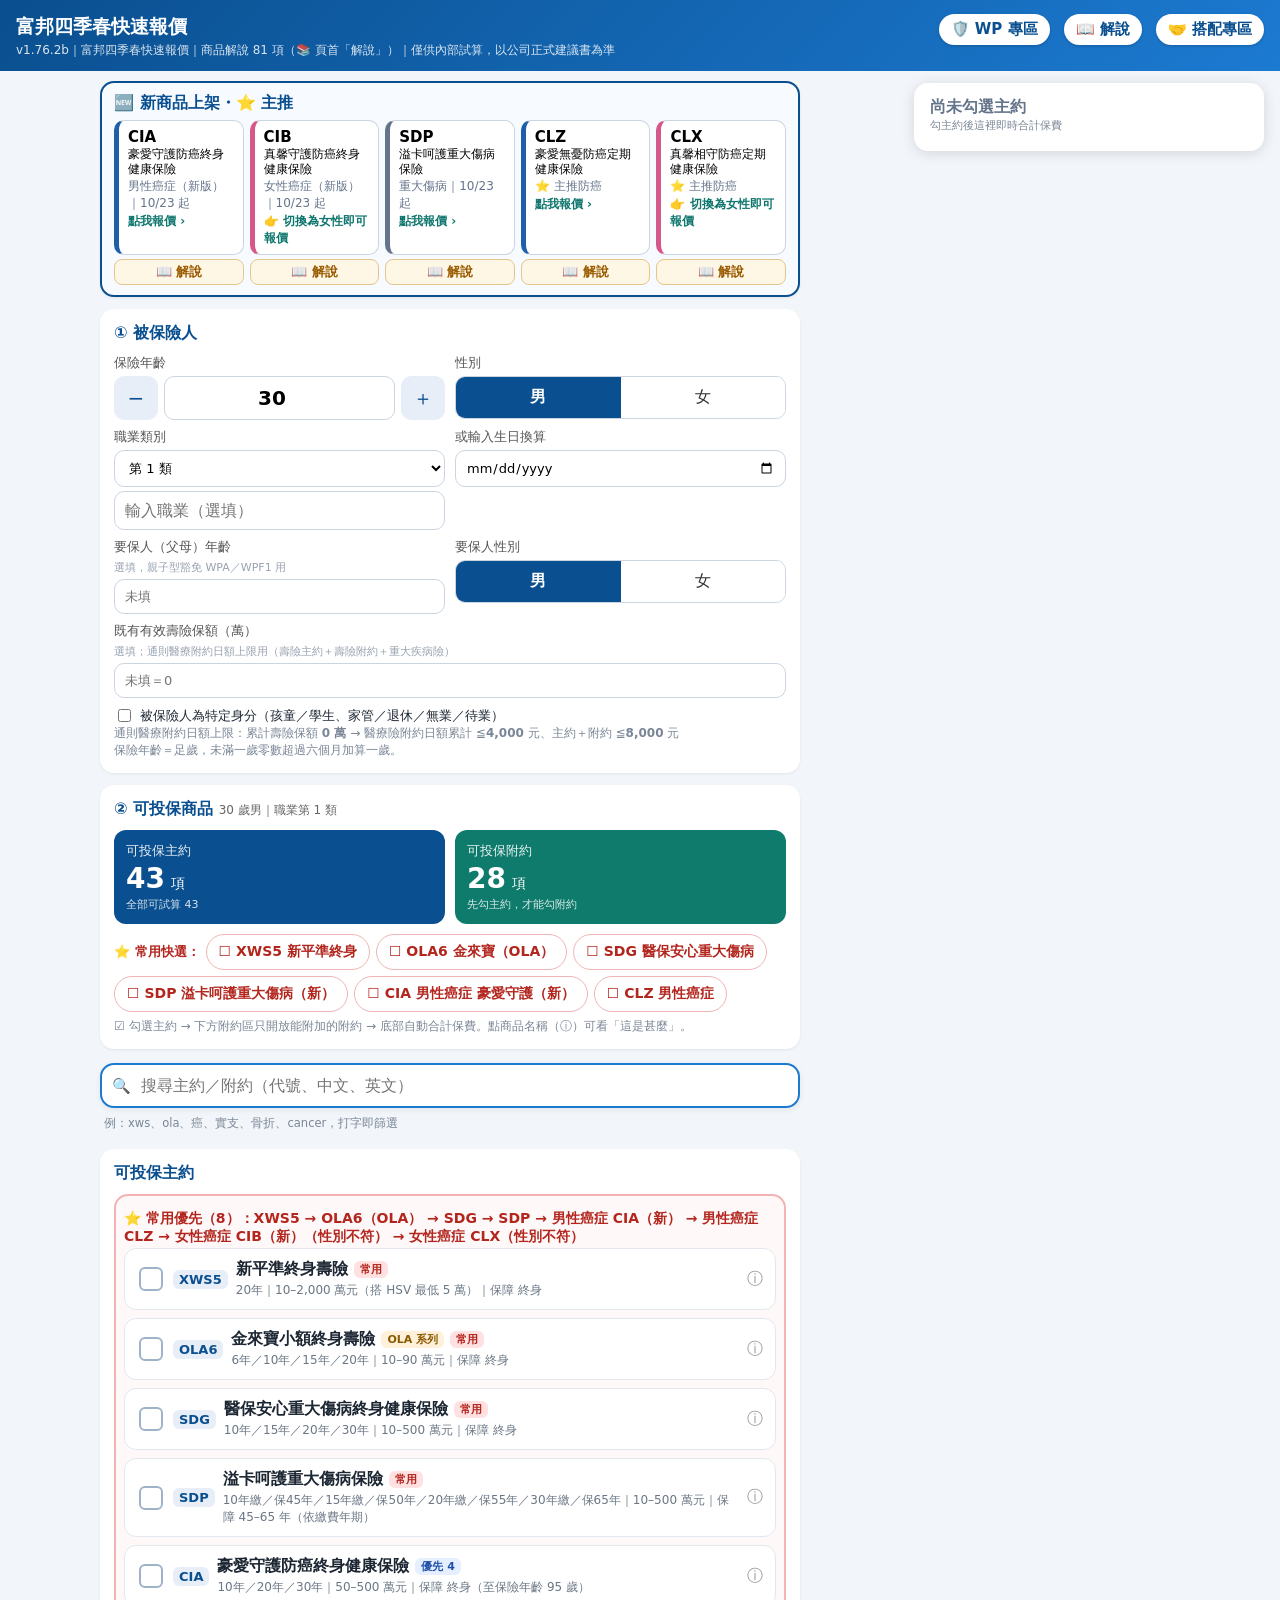
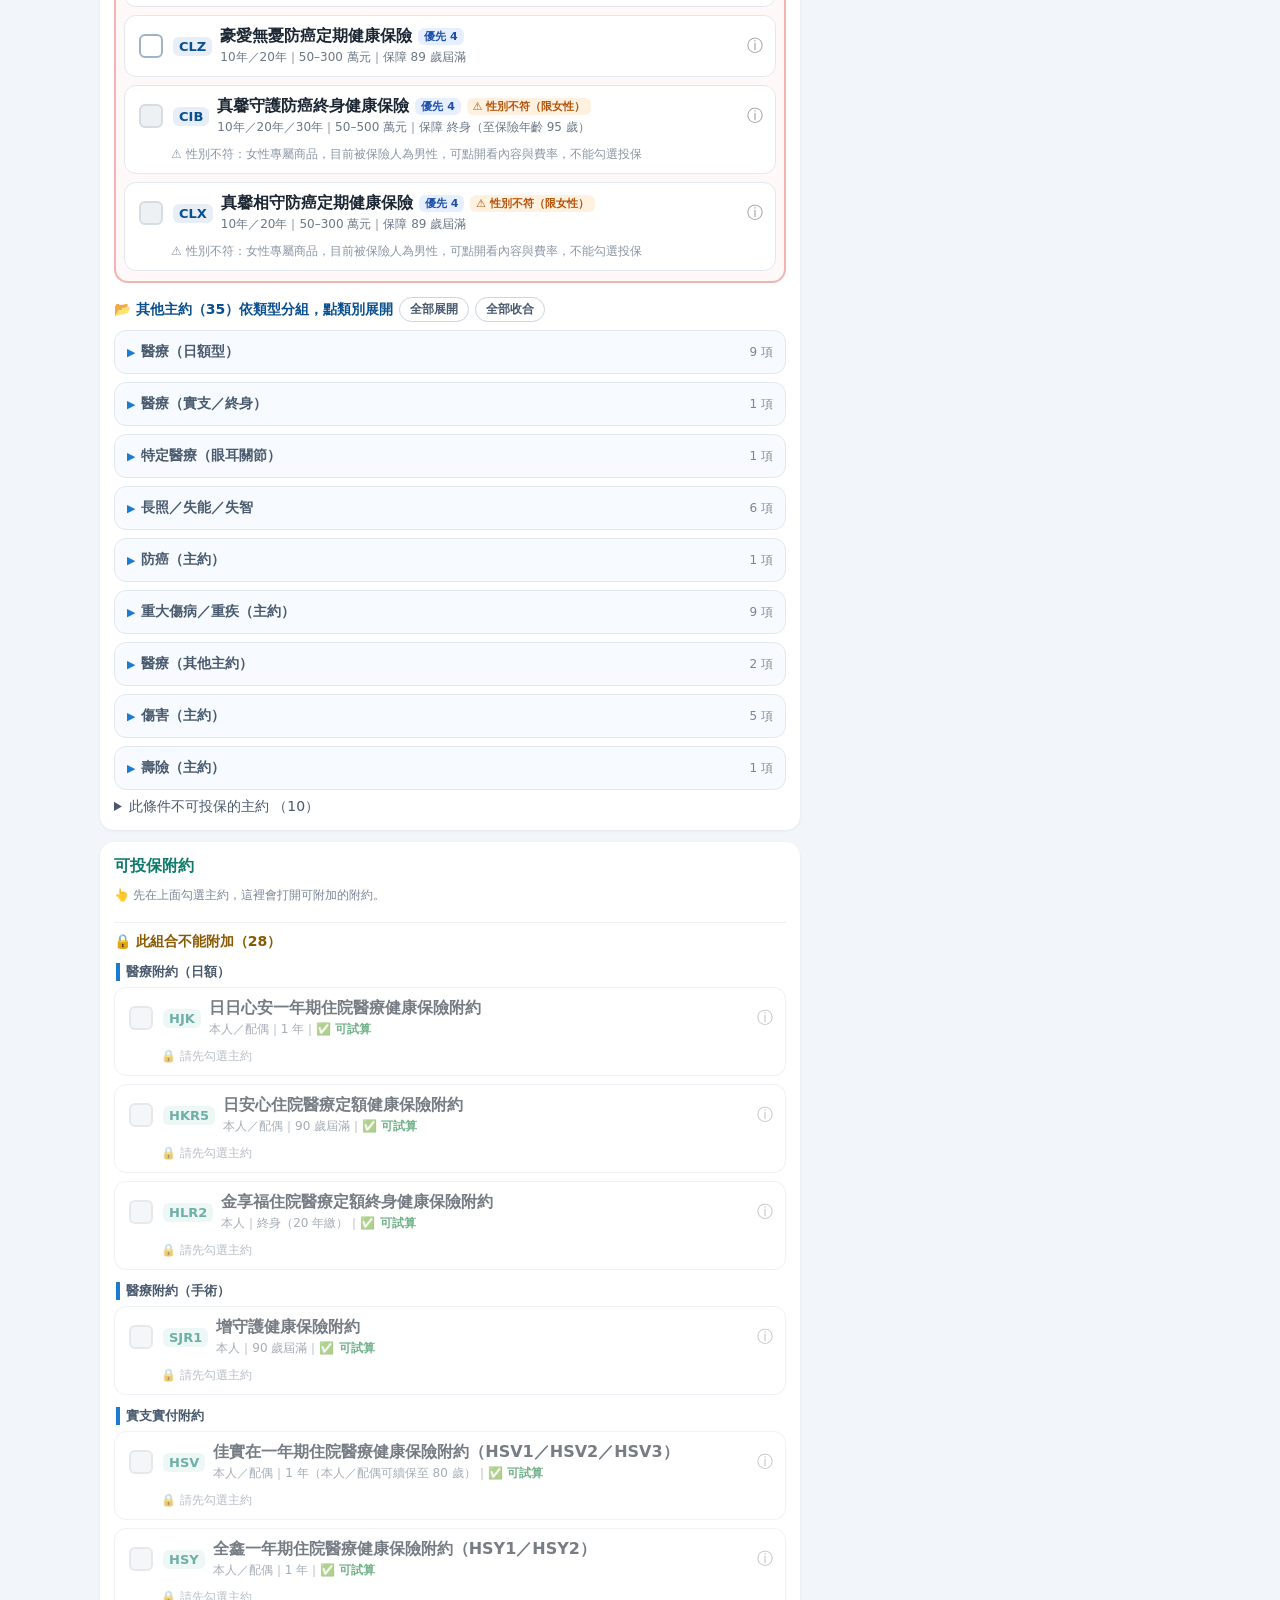
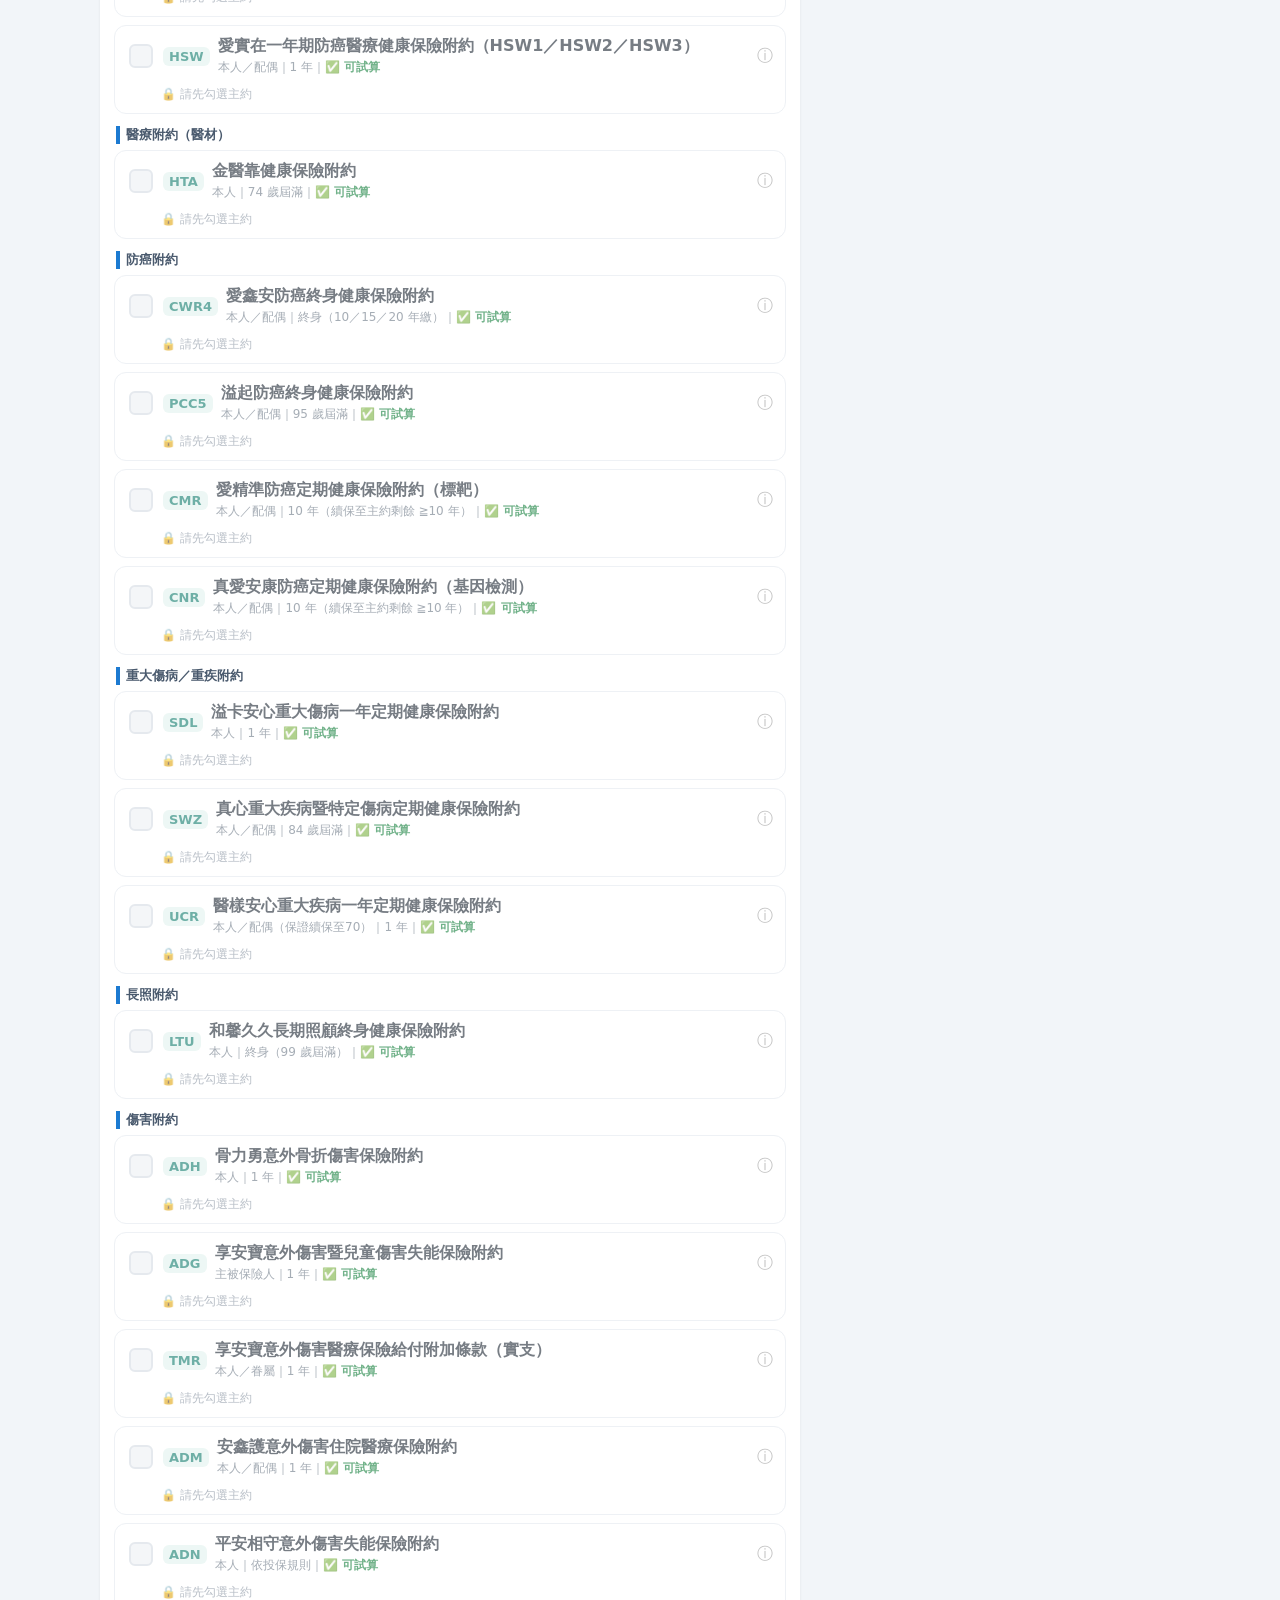
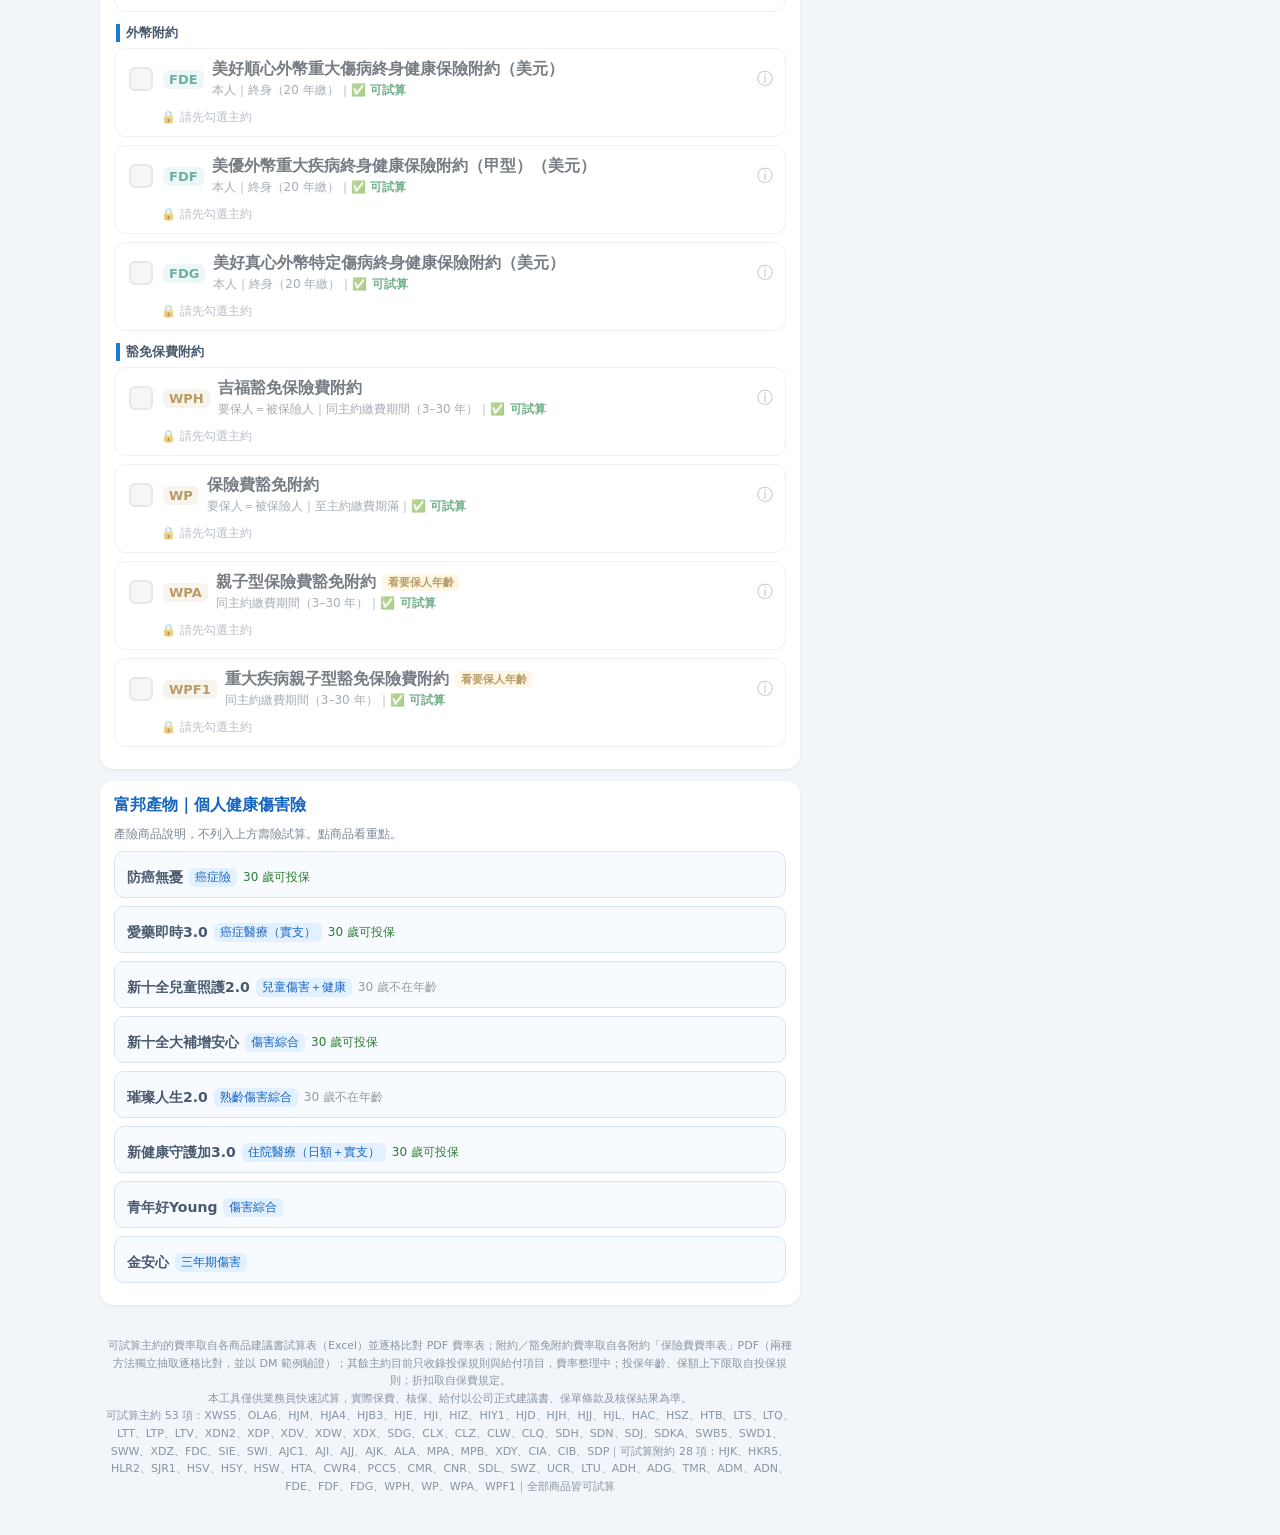
==== commit 929470a7: "v1.76.2b: CLX/CLZ 收合小節改名「常見疑問」" ====
--- a/index.html
+++ b/index.html
@@ -11,7 +11,7 @@
 <meta name="theme-color" content="#0a4f8f">
 <meta http-equiv="Cache-Control" content="no-cache, no-store, must-revalidate">
 <meta http-equiv="Pragma" content="no-cache">
-<link rel="stylesheet" href="style.css?v=1762">
+<link rel="stylesheet" href="style.css?v=1762b">
 </head>
 <body>
 <header>
@@ -19,7 +19,7 @@
   <a class="combo-btn" href="explain.html" style="margin-right:6px">📖 解說</a>
   <a class="combo-btn" href="wp.html" style="margin-right:6px">🛡️ WP 專區</a>
   <h1>富邦四季春快速報價</h1>
-  <div class="sub">v1.76.2｜富邦四季春快速報價｜商品解說 81 項（📚 頁首「解說」）｜僅供內部試算，以公司正式建議書為準</div>
+  <div class="sub">v1.76.2b｜富邦四季春快速報價｜商品解說 81 項（📚 頁首「解說」）｜僅供內部試算，以公司正式建議書為準</div>
 </header>
 <main>
   <section class="card newp" id="newp" aria-label="新商品上架"></section>
@@ -136,7 +136,7 @@
 <script src="catalog.js?v=153"></script>
 <script src="riders_rates.js?v=153"></script>
 <script src="occ.js?v=2"></script>
-<script src="app.js?v=1762"></script>
+<script src="app.js?v=1762b"></script>
 <script src="pc.js?v=5"></script>
 <!--CFWA--><script defer src="https://static.cloudflareinsights.com/beacon.min.js" data-cf-beacon='{"token": "1f1171fedb8a47c1b04731b056bc8142"}'></script><!--/CFWA--></body>
 </html>
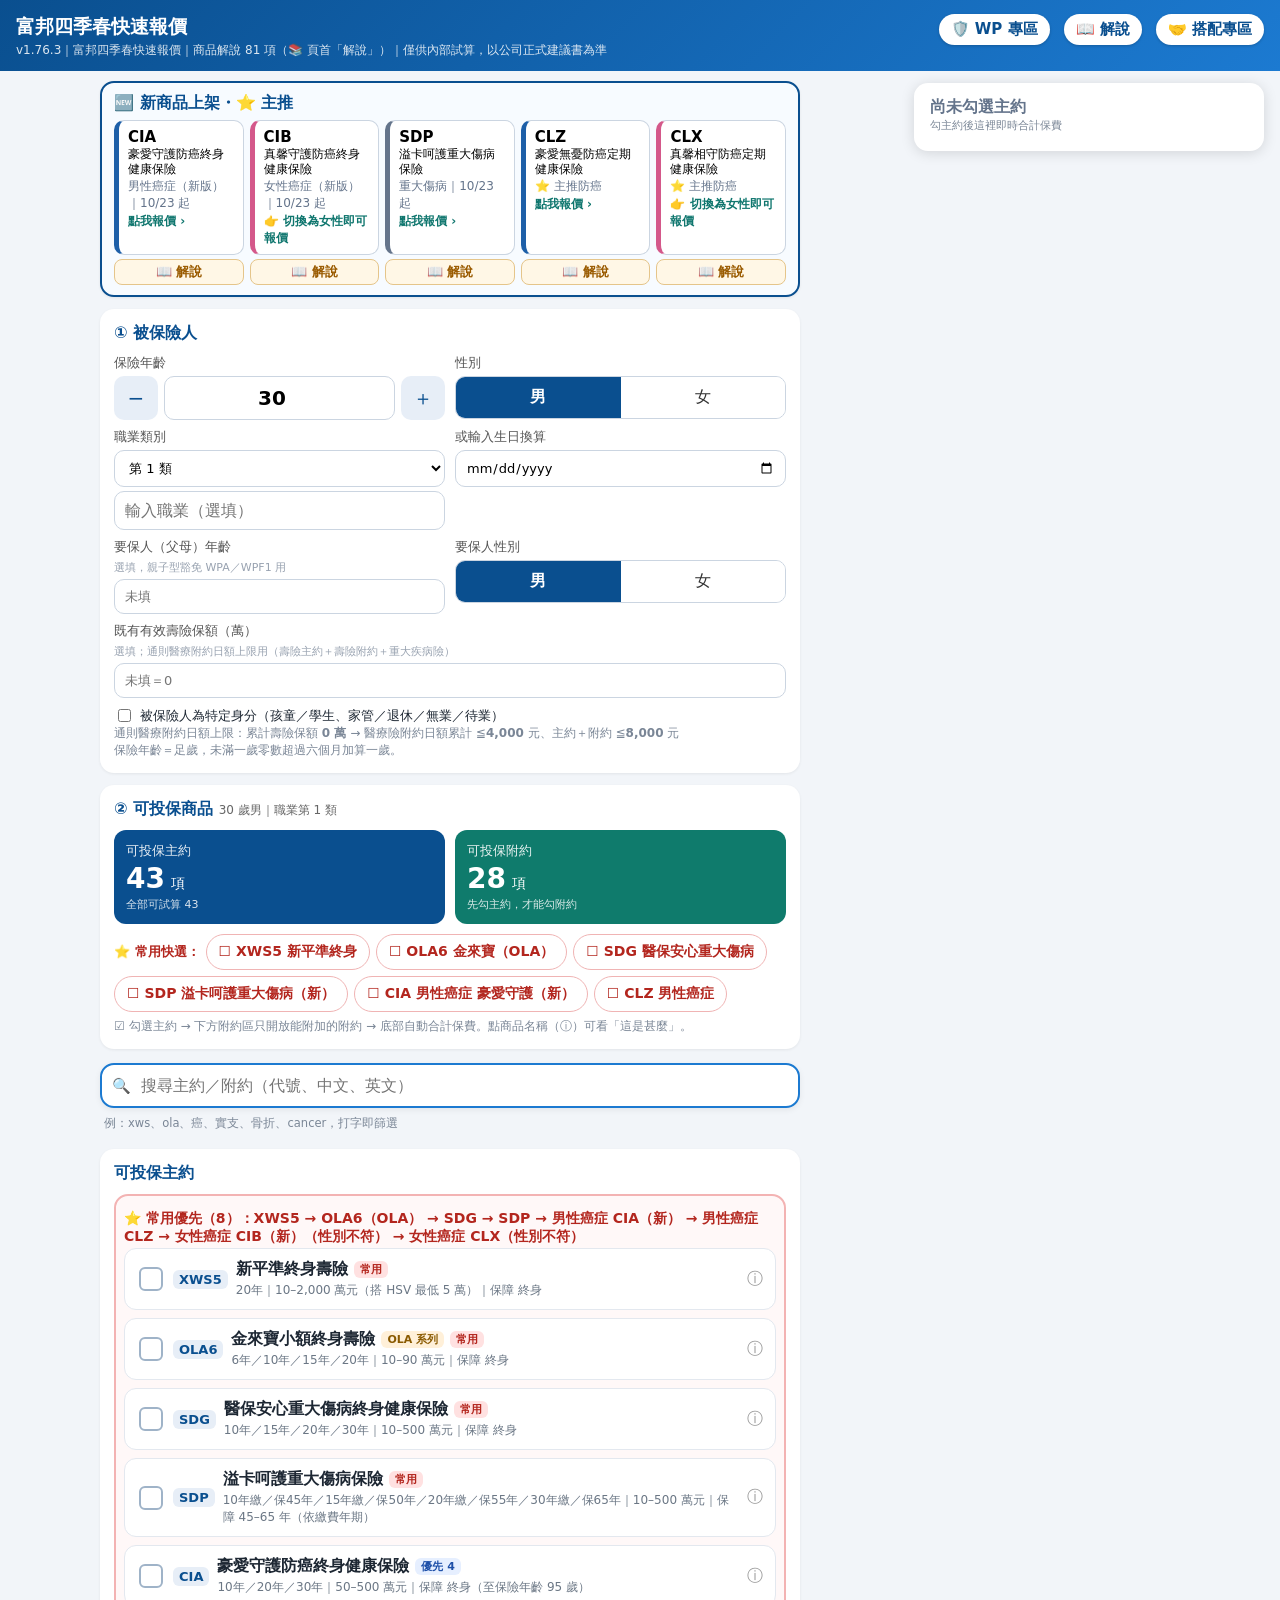
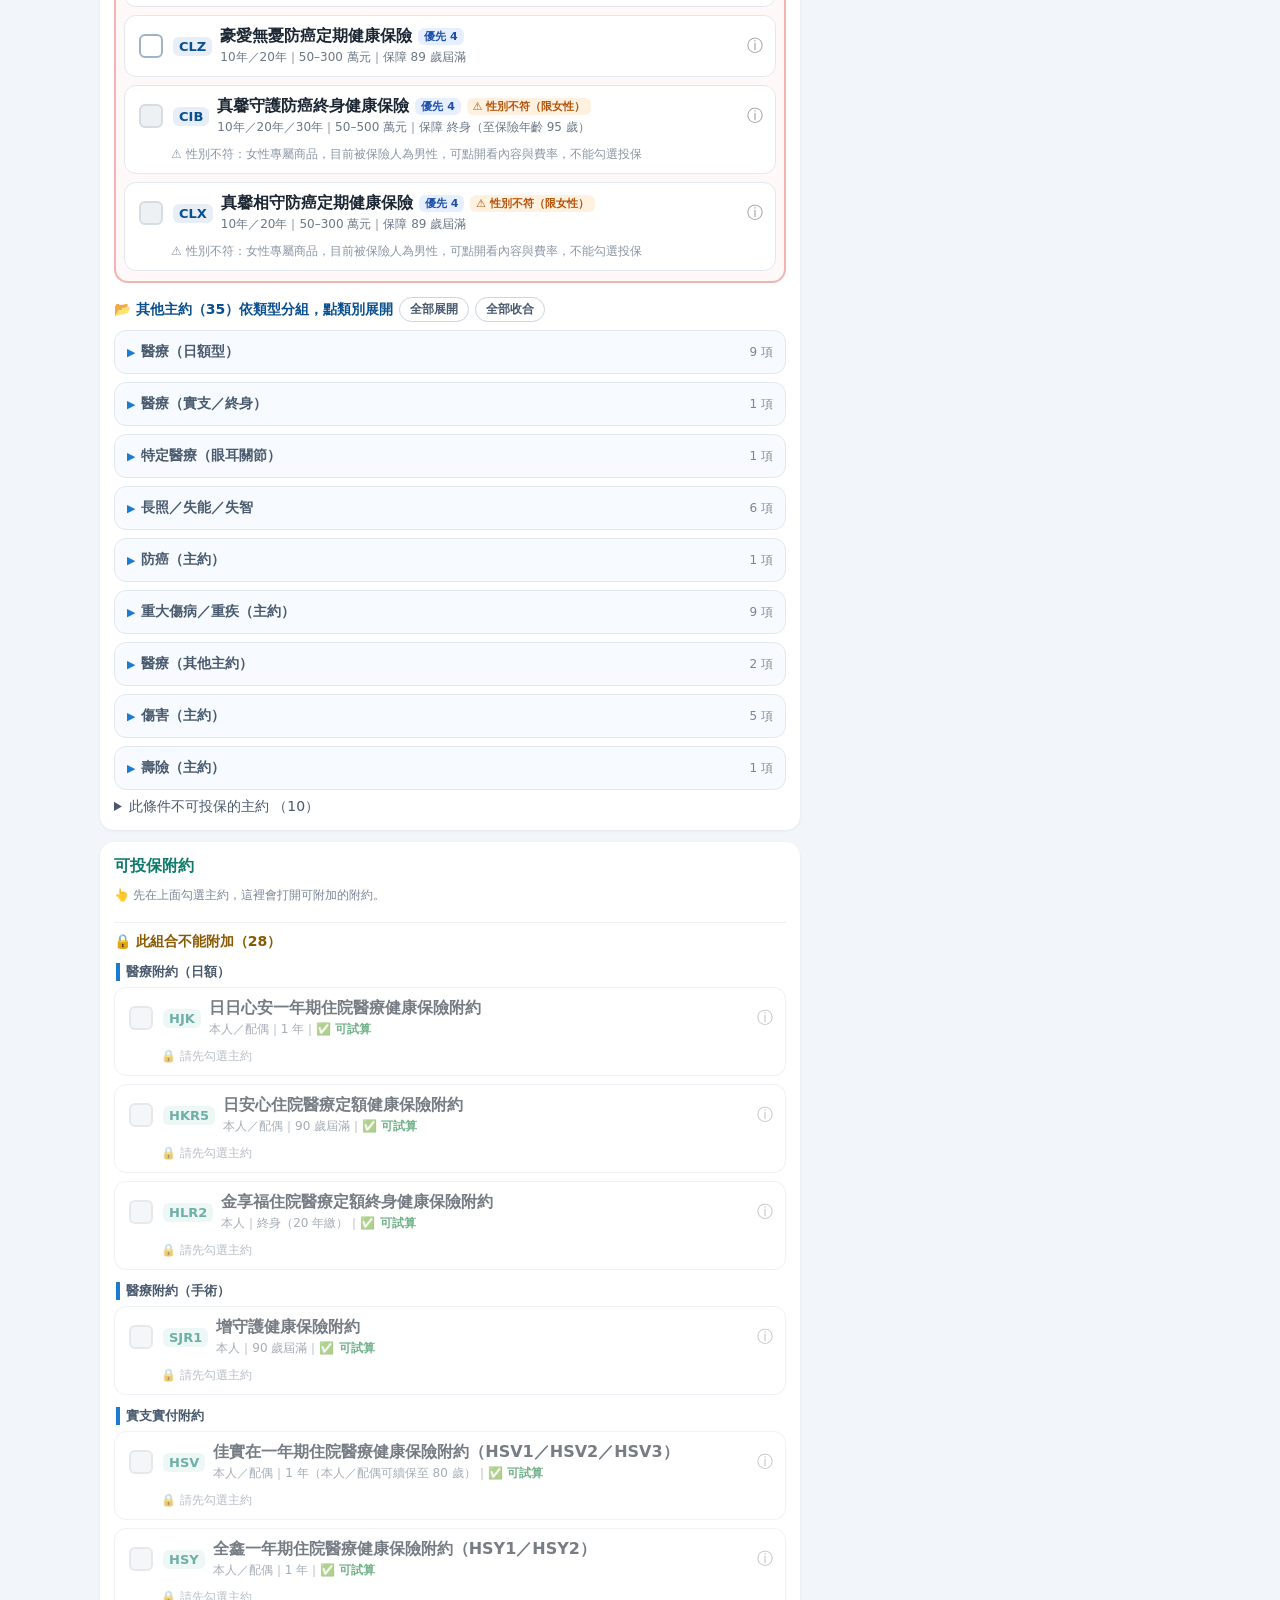
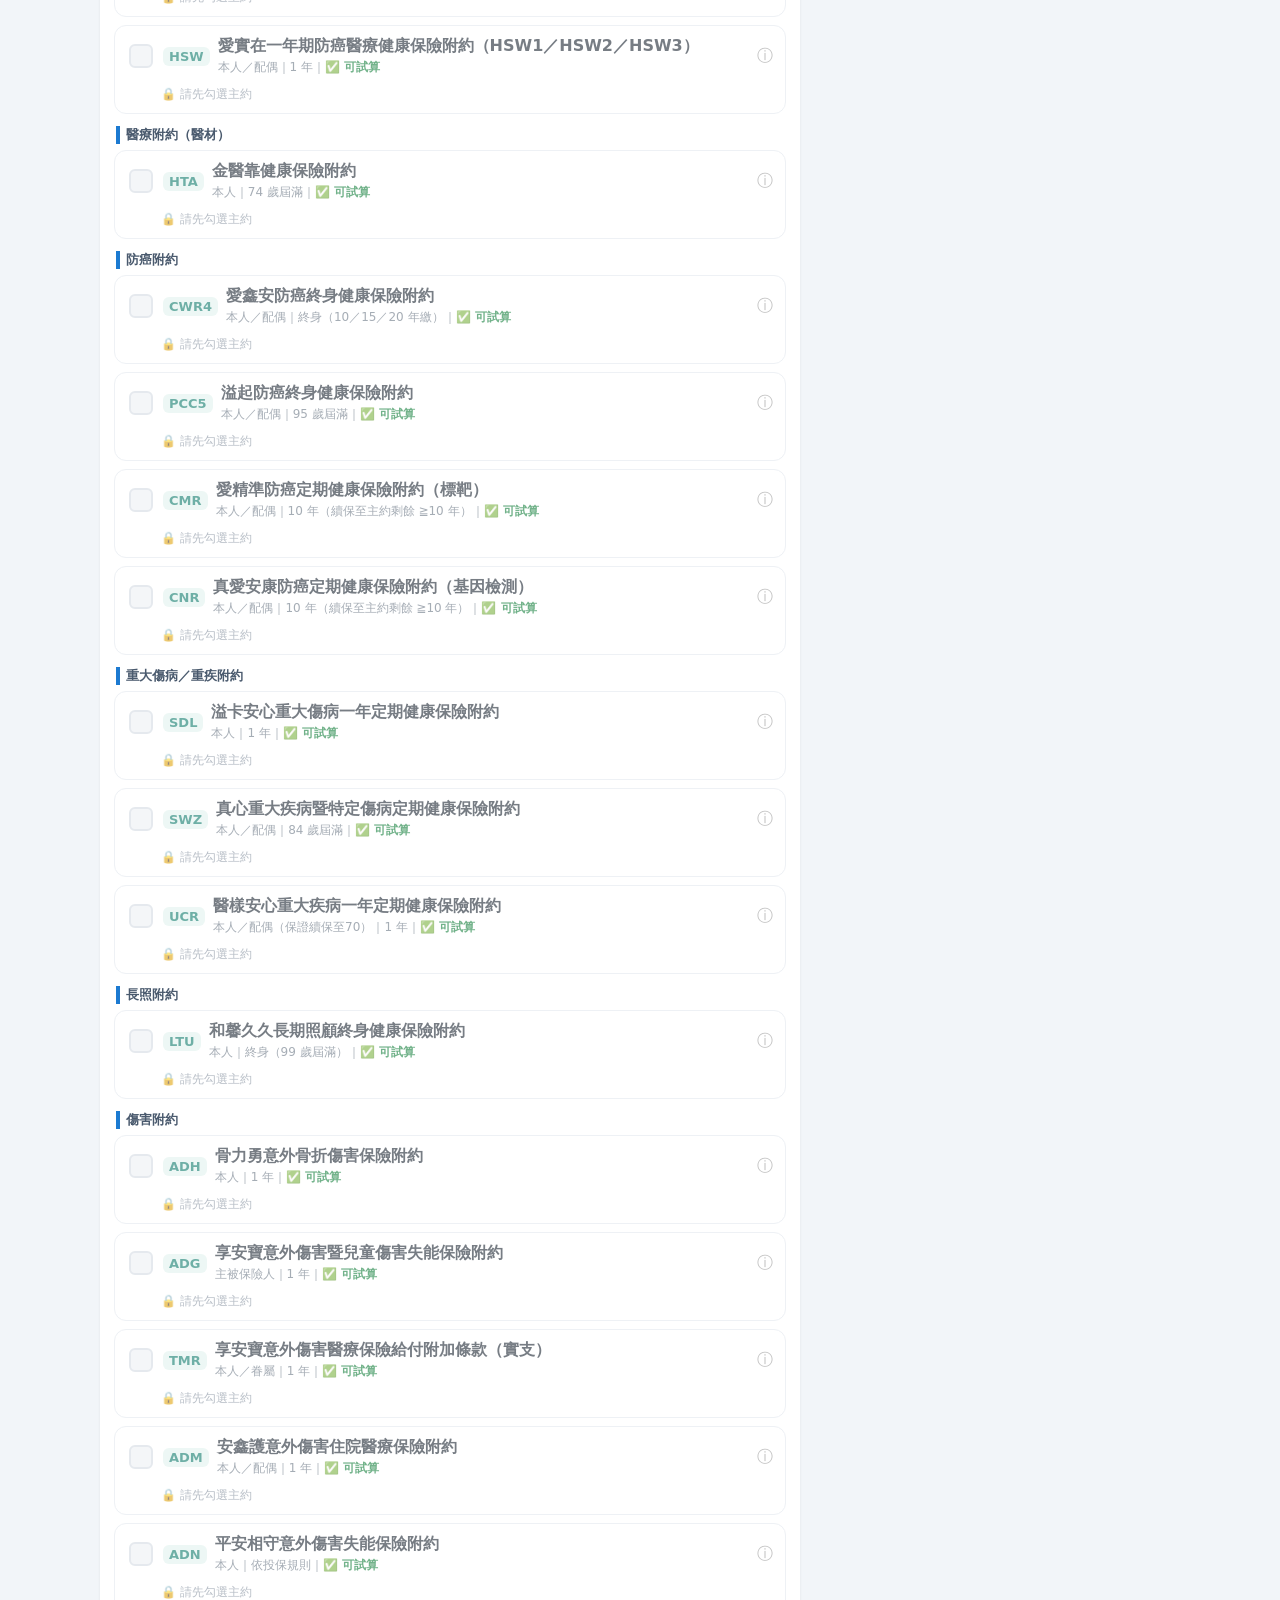
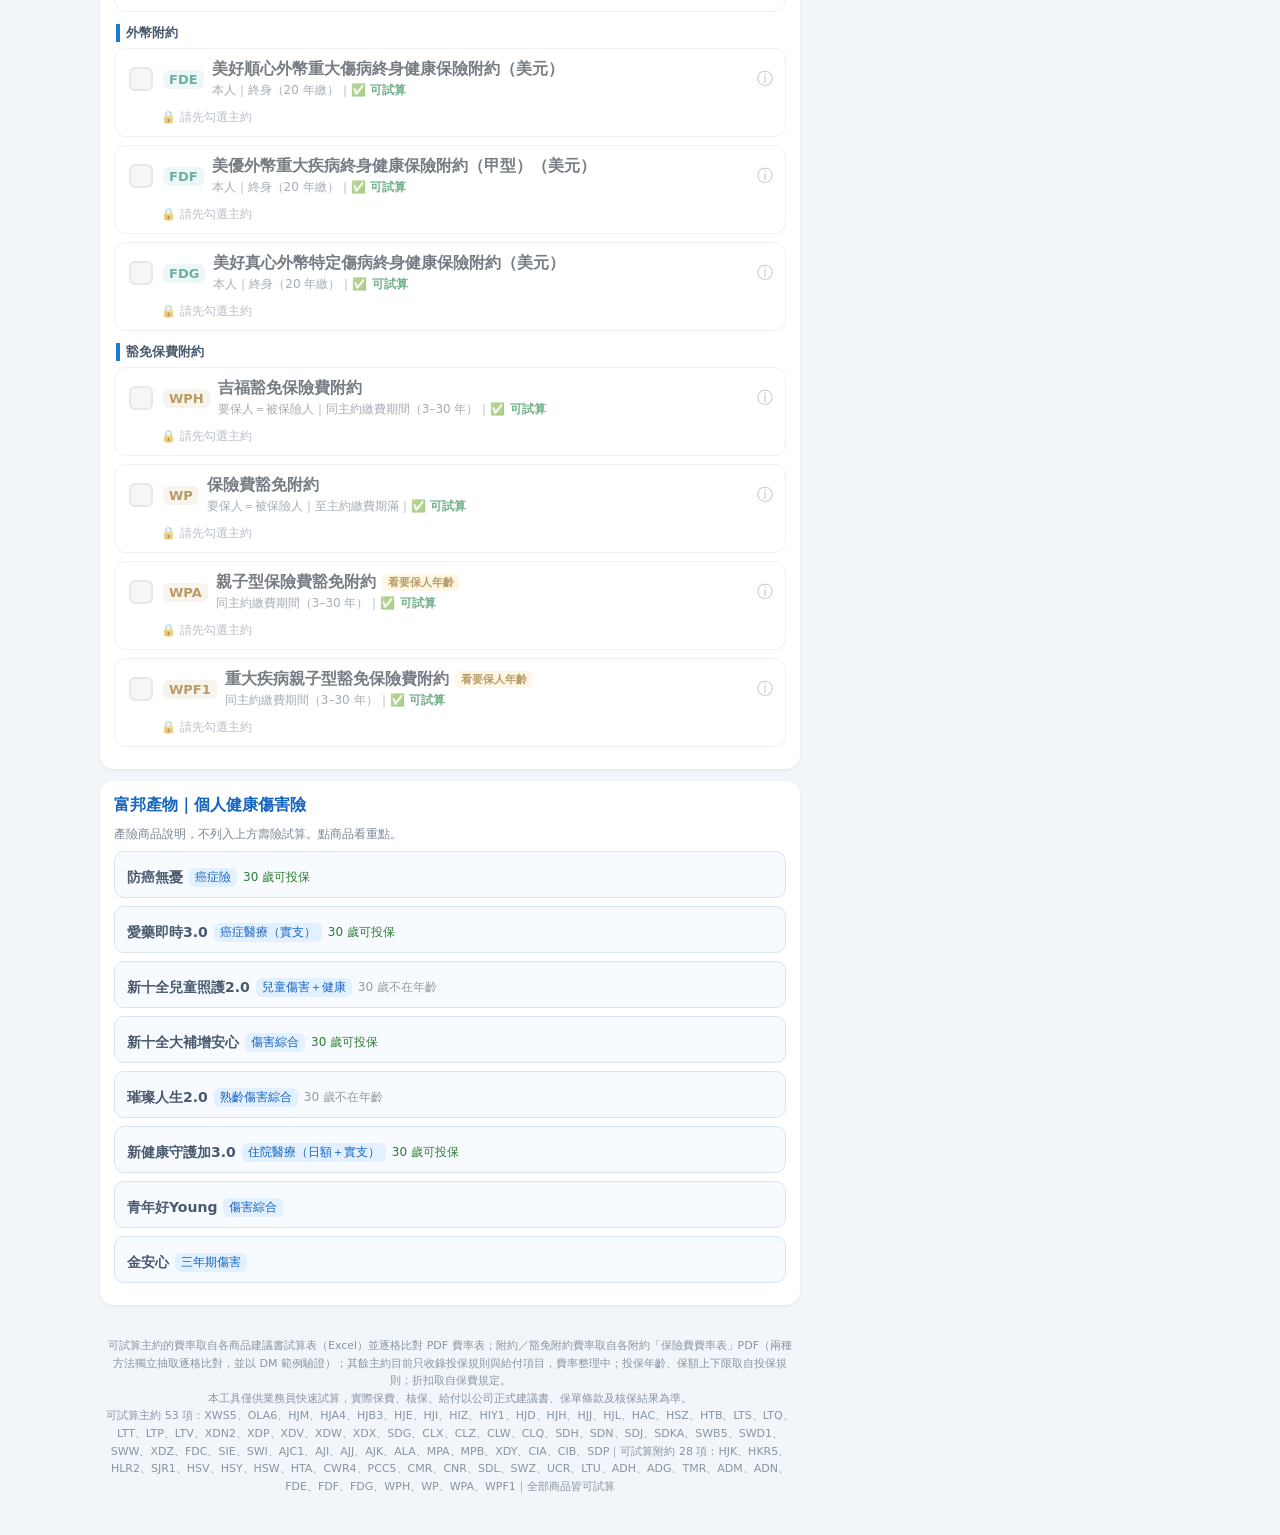
==== commit 687168ff: "v1.76.3: 解說頁副標移除「業務員解說用」" ====
--- a/index.html
+++ b/index.html
@@ -11,7 +11,7 @@
 <meta name="theme-color" content="#0a4f8f">
 <meta http-equiv="Cache-Control" content="no-cache, no-store, must-revalidate">
 <meta http-equiv="Pragma" content="no-cache">
-<link rel="stylesheet" href="style.css?v=1762b">
+<link rel="stylesheet" href="style.css?v=1763">
 </head>
 <body>
 <header>
@@ -19,7 +19,7 @@
   <a class="combo-btn" href="explain.html" style="margin-right:6px">📖 解說</a>
   <a class="combo-btn" href="wp.html" style="margin-right:6px">🛡️ WP 專區</a>
   <h1>富邦四季春快速報價</h1>
-  <div class="sub">v1.76.2b｜富邦四季春快速報價｜商品解說 81 項（📚 頁首「解說」）｜僅供內部試算，以公司正式建議書為準</div>
+  <div class="sub">v1.76.3｜富邦四季春快速報價｜商品解說 81 項（📚 頁首「解說」）｜僅供內部試算，以公司正式建議書為準</div>
 </header>
 <main>
   <section class="card newp" id="newp" aria-label="新商品上架"></section>
@@ -136,7 +136,7 @@
 <script src="catalog.js?v=153"></script>
 <script src="riders_rates.js?v=153"></script>
 <script src="occ.js?v=2"></script>
-<script src="app.js?v=1762b"></script>
+<script src="app.js?v=1763"></script>
 <script src="pc.js?v=5"></script>
 <!--CFWA--><script defer src="https://static.cloudflareinsights.com/beacon.min.js" data-cf-beacon='{"token": "1f1171fedb8a47c1b04731b056bc8142"}'></script><!--/CFWA--></body>
 </html>
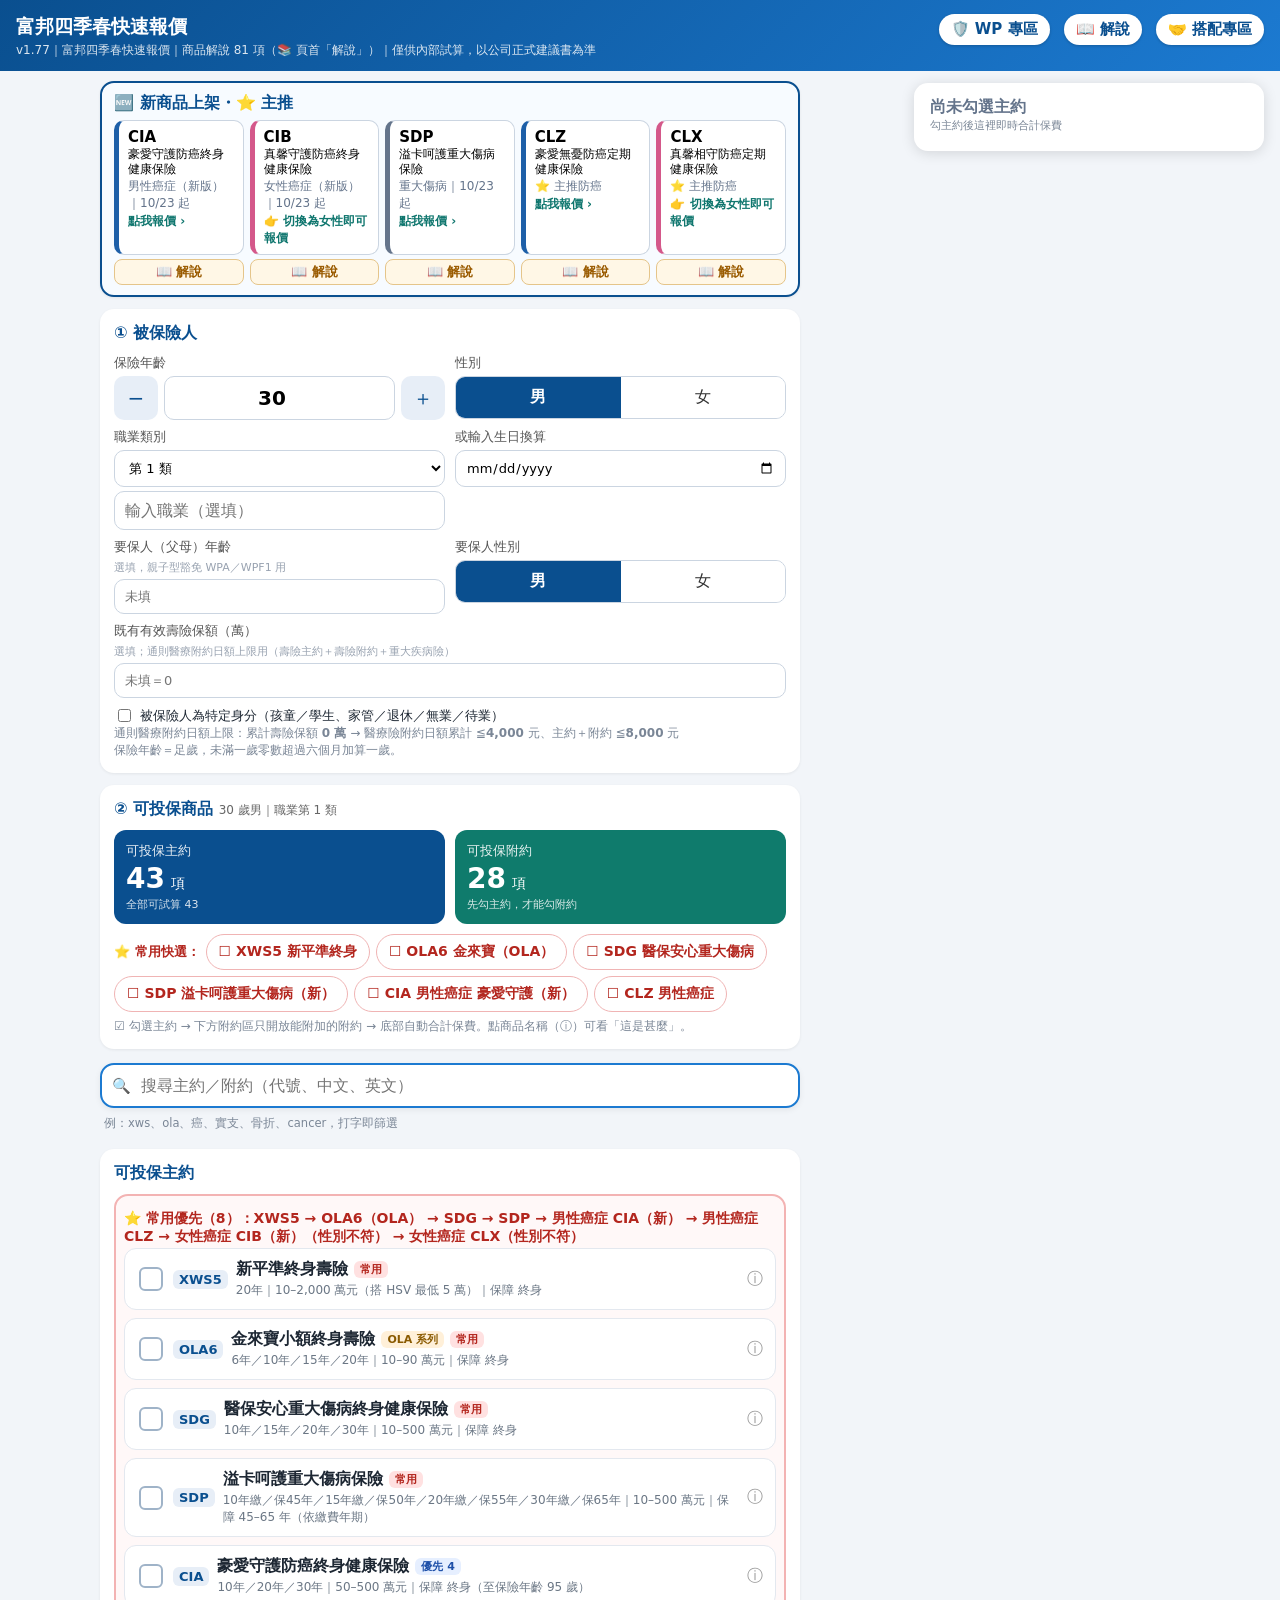
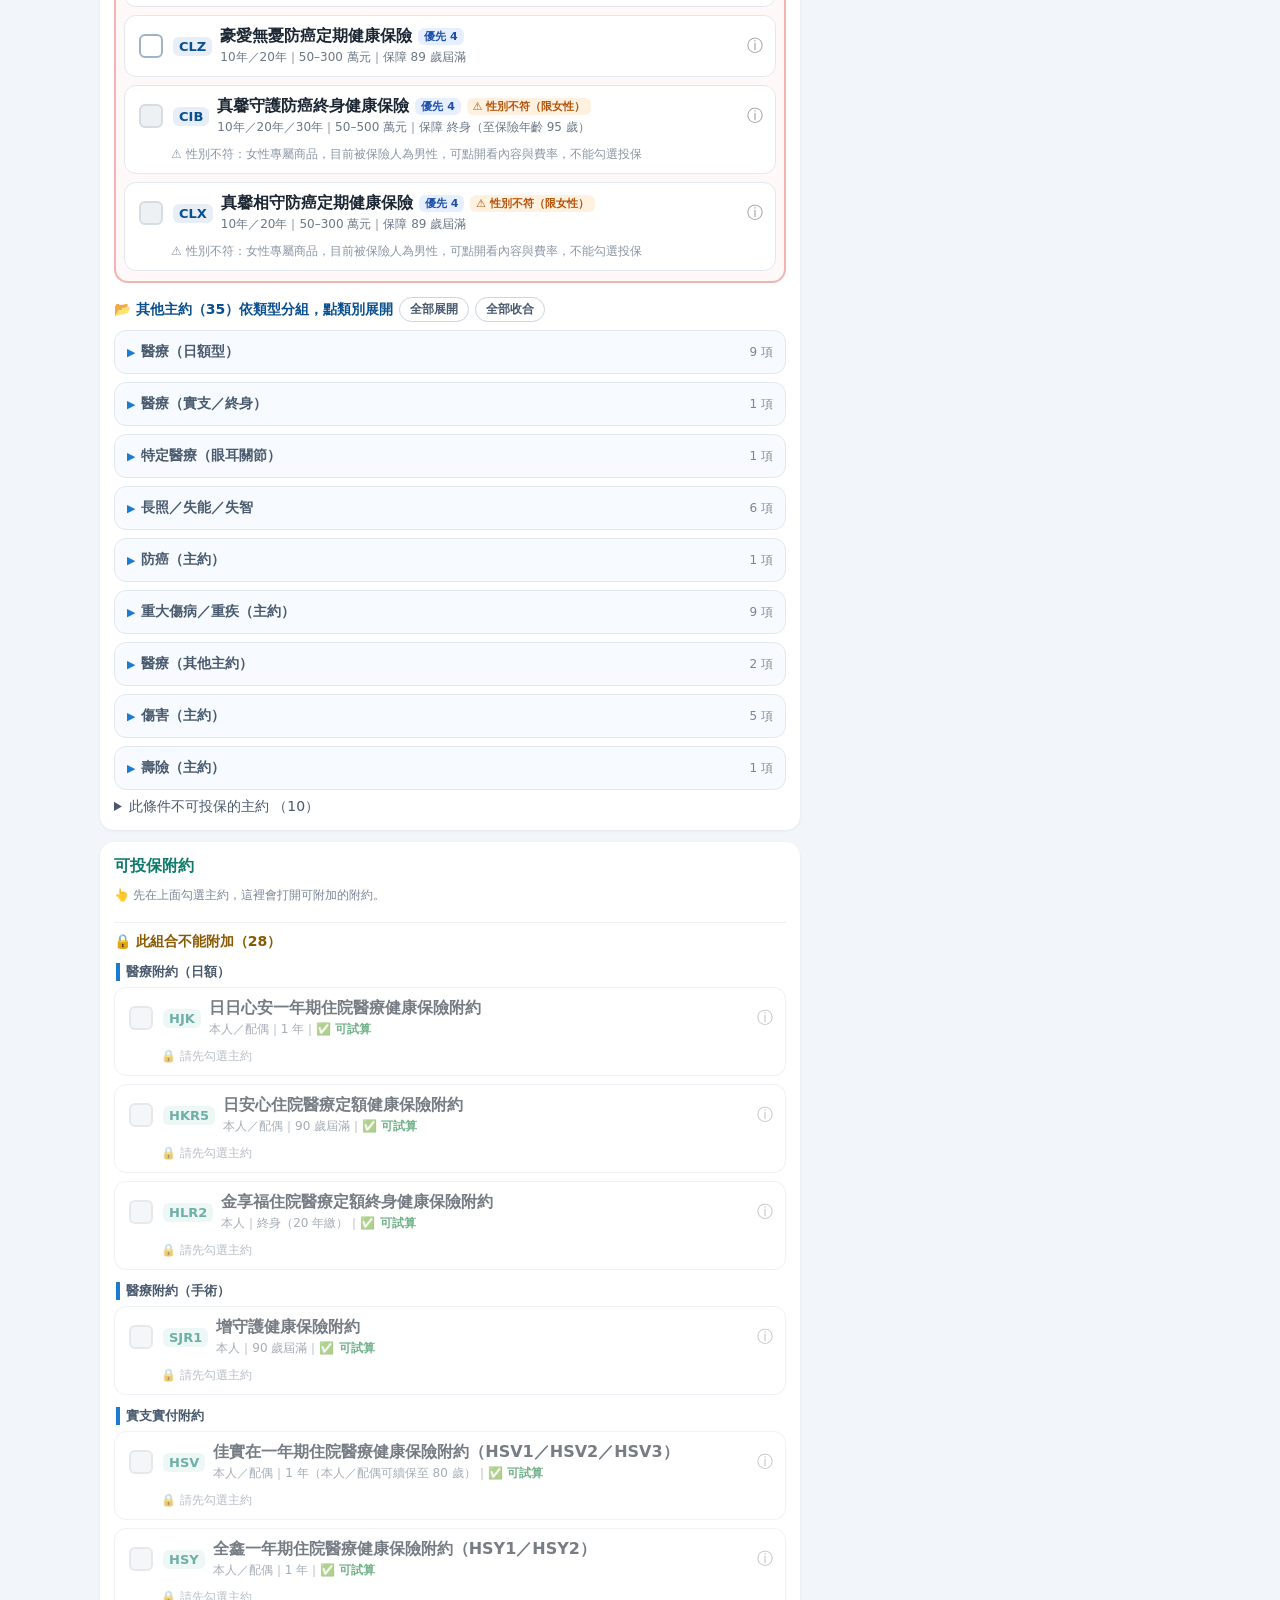
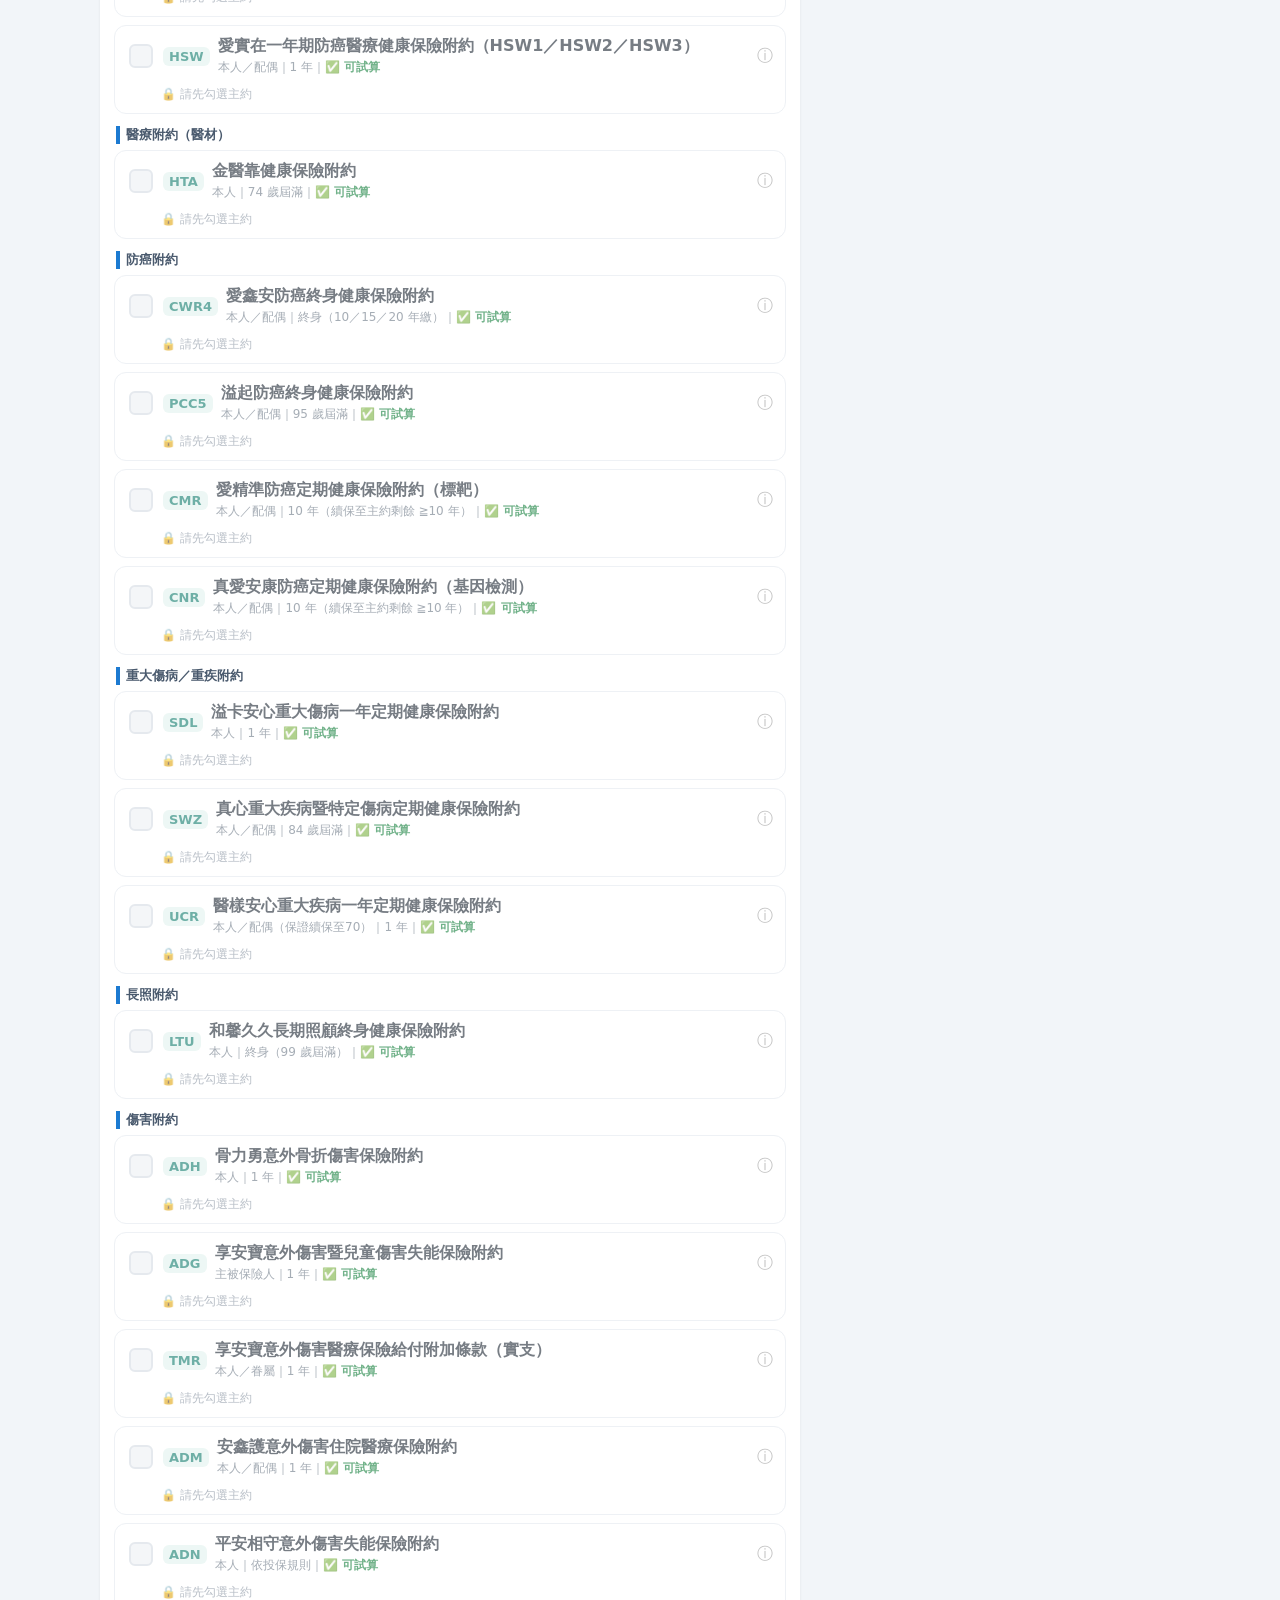
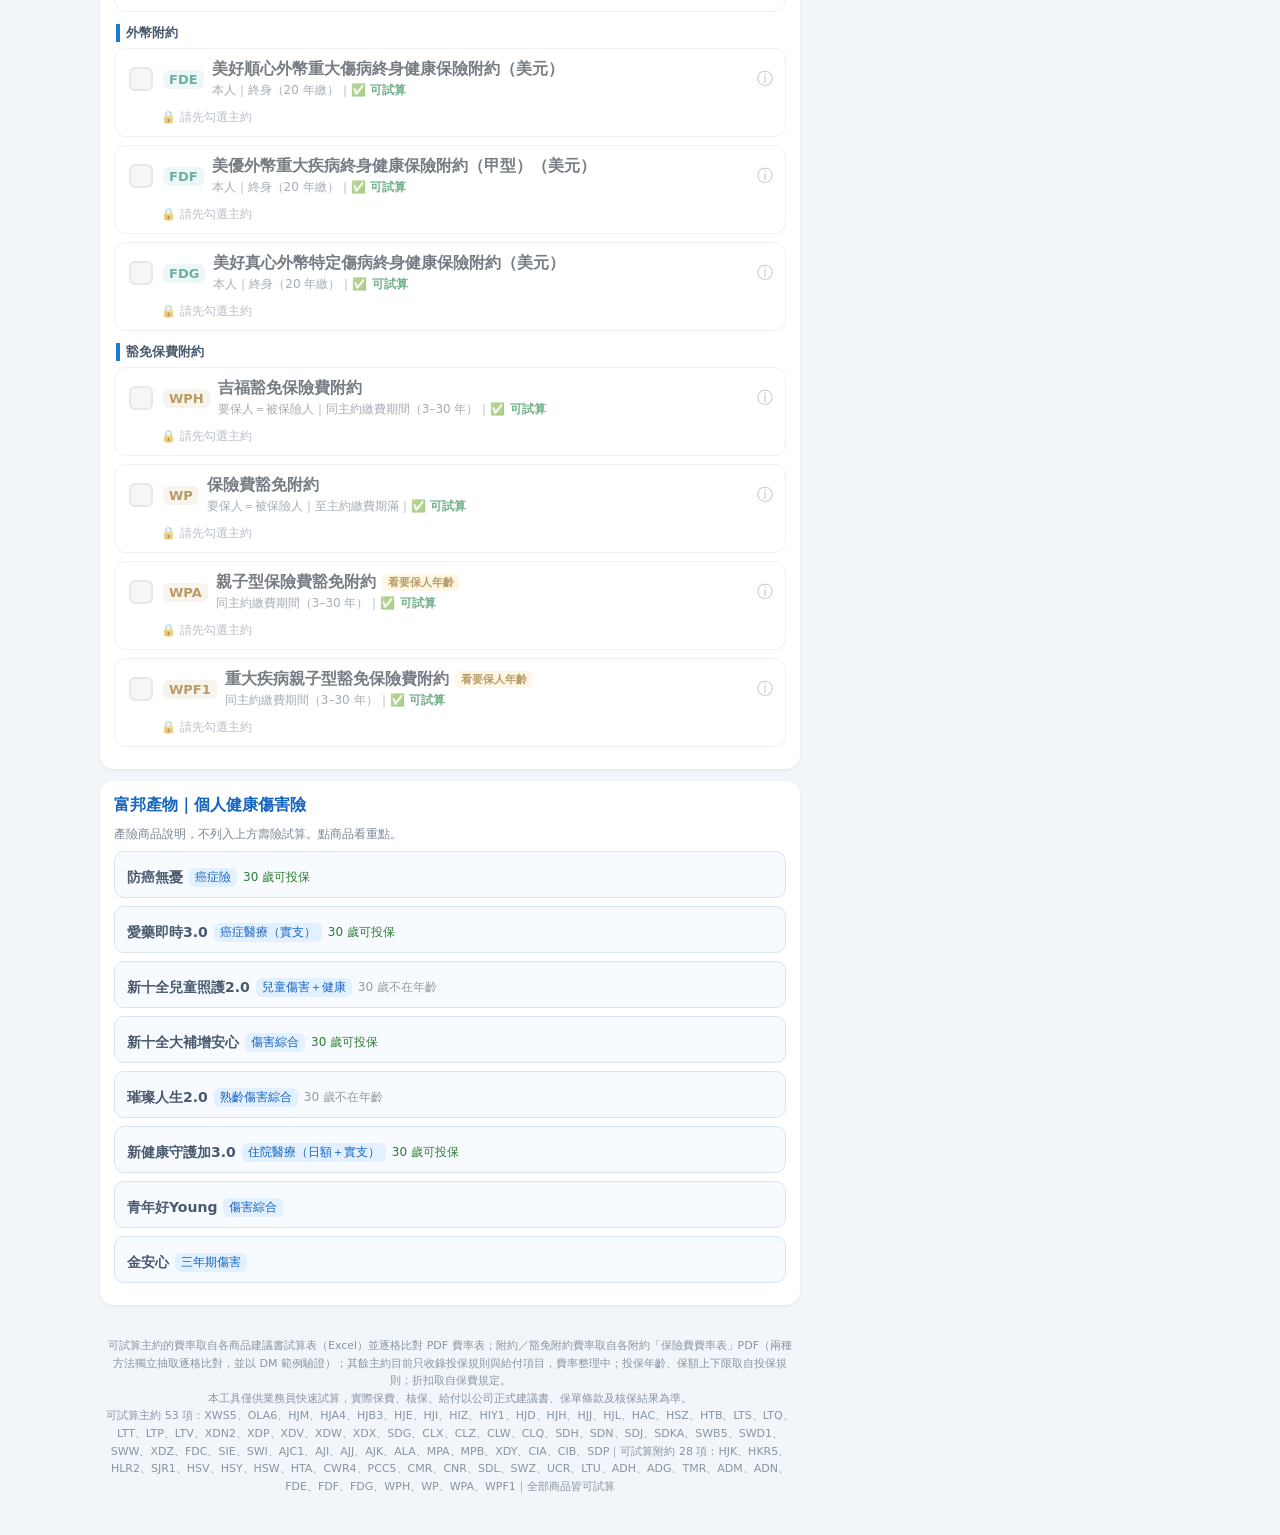
==== commit 805586bb: "v1.77: 愛藥即時3.0 加值方案、新十全兒童健康加值選保費入合計（DM 原印費率）" ====
--- a/index.html
+++ b/index.html
@@ -11,7 +11,7 @@
 <meta name="theme-color" content="#0a4f8f">
 <meta http-equiv="Cache-Control" content="no-cache, no-store, must-revalidate">
 <meta http-equiv="Pragma" content="no-cache">
-<link rel="stylesheet" href="style.css?v=1763">
+<link rel="stylesheet" href="style.css?v=177">
 </head>
 <body>
 <header>
@@ -19,7 +19,7 @@
   <a class="combo-btn" href="explain.html" style="margin-right:6px">📖 解說</a>
   <a class="combo-btn" href="wp.html" style="margin-right:6px">🛡️ WP 專區</a>
   <h1>富邦四季春快速報價</h1>
-  <div class="sub">v1.76.3｜富邦四季春快速報價｜商品解說 81 項（📚 頁首「解說」）｜僅供內部試算，以公司正式建議書為準</div>
+  <div class="sub">v1.77｜富邦四季春快速報價｜商品解說 81 項（📚 頁首「解說」）｜僅供內部試算，以公司正式建議書為準</div>
 </header>
 <main>
   <section class="card newp" id="newp" aria-label="新商品上架"></section>
@@ -136,7 +136,7 @@
 <script src="catalog.js?v=153"></script>
 <script src="riders_rates.js?v=153"></script>
 <script src="occ.js?v=2"></script>
-<script src="app.js?v=1763"></script>
-<script src="pc.js?v=5"></script>
+<script src="app.js?v=177"></script>
+<script src="pc.js?v=6"></script>
 <!--CFWA--><script defer src="https://static.cloudflareinsights.com/beacon.min.js" data-cf-beacon='{"token": "1f1171fedb8a47c1b04731b056bc8142"}'></script><!--/CFWA--></body>
 </html>
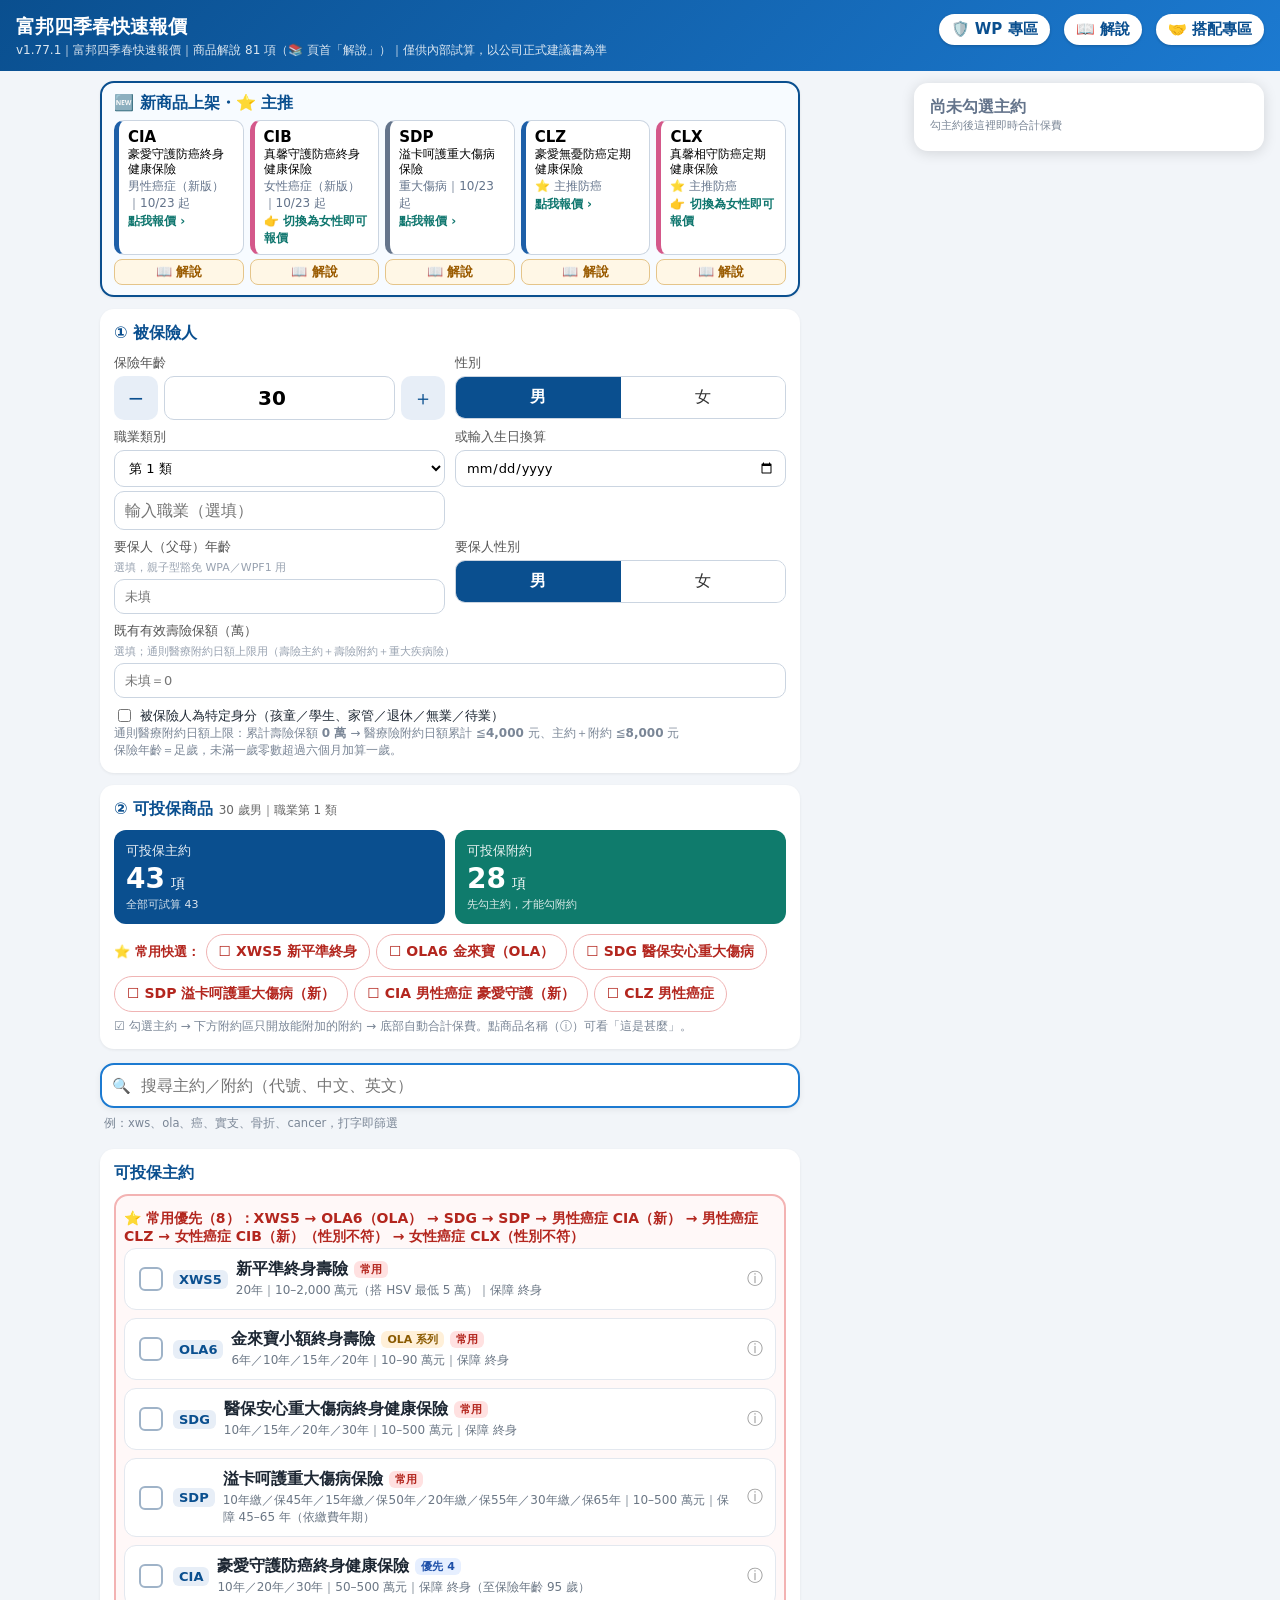
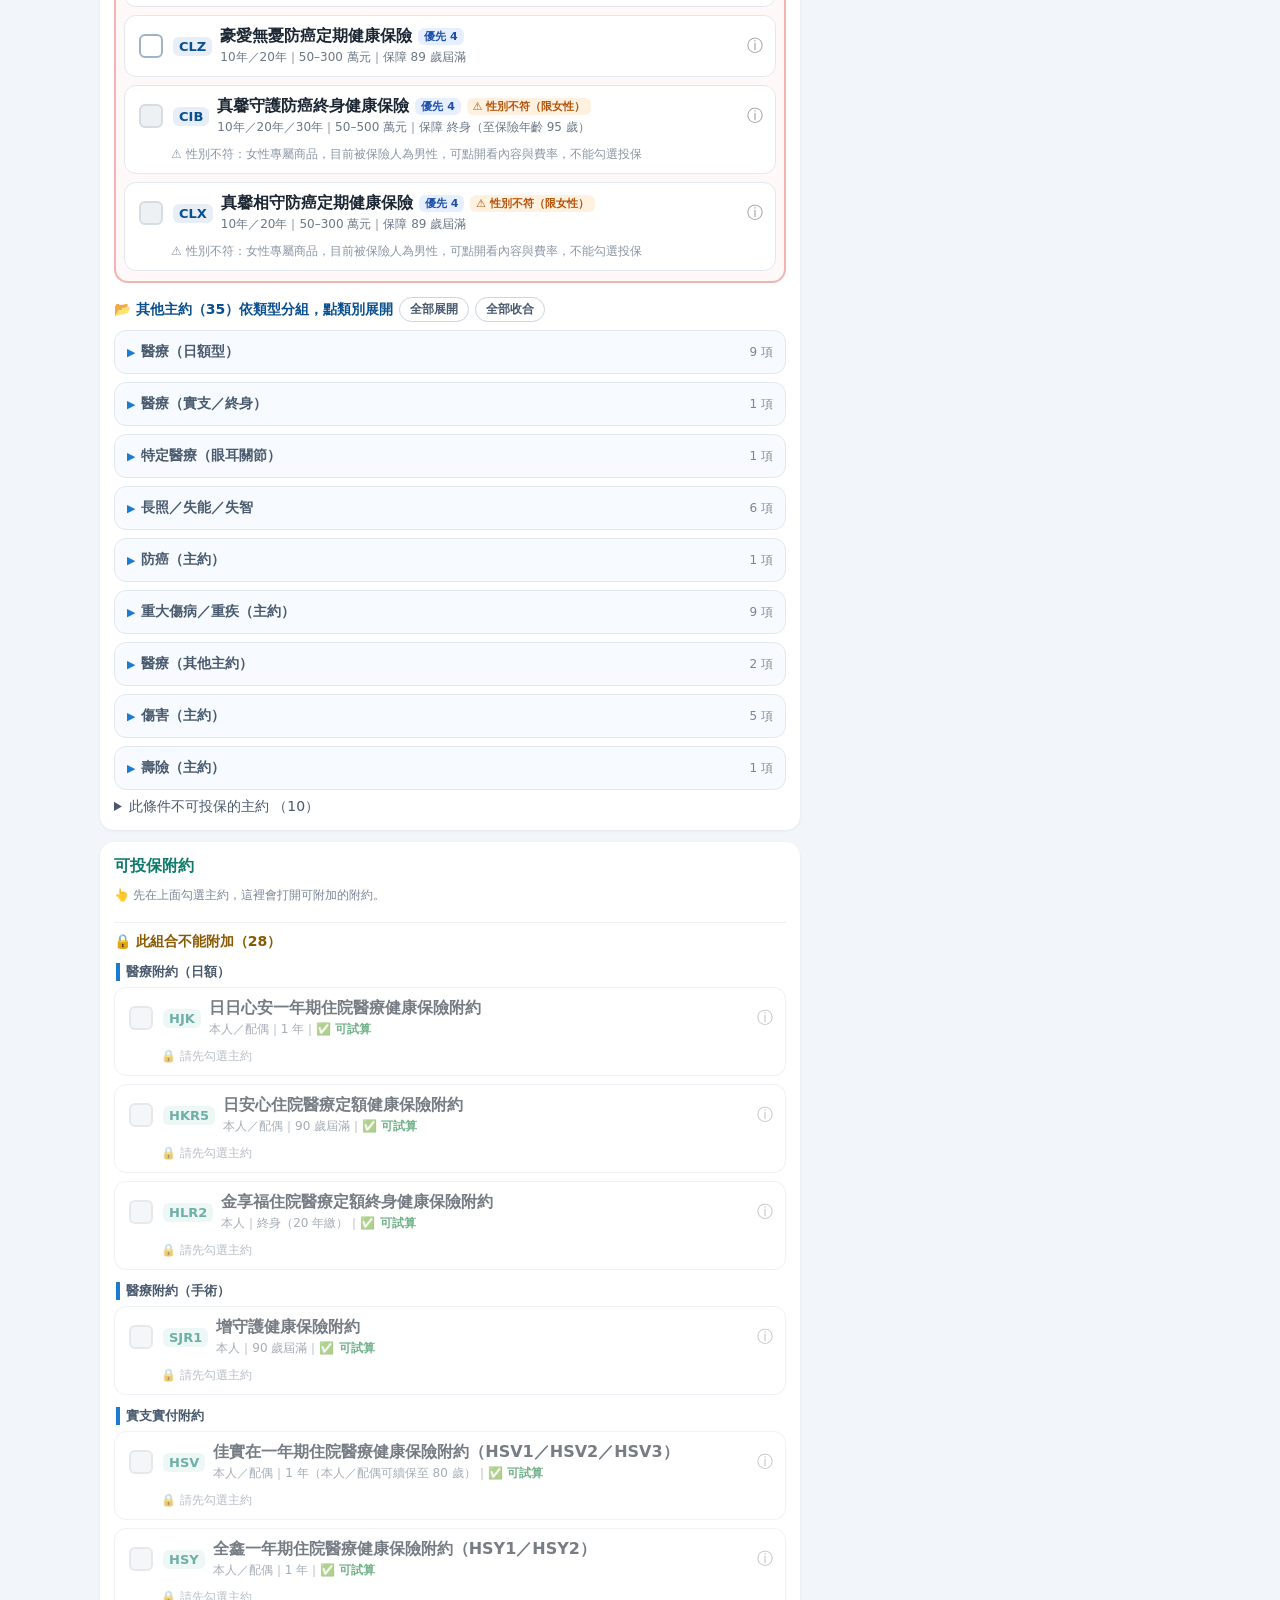
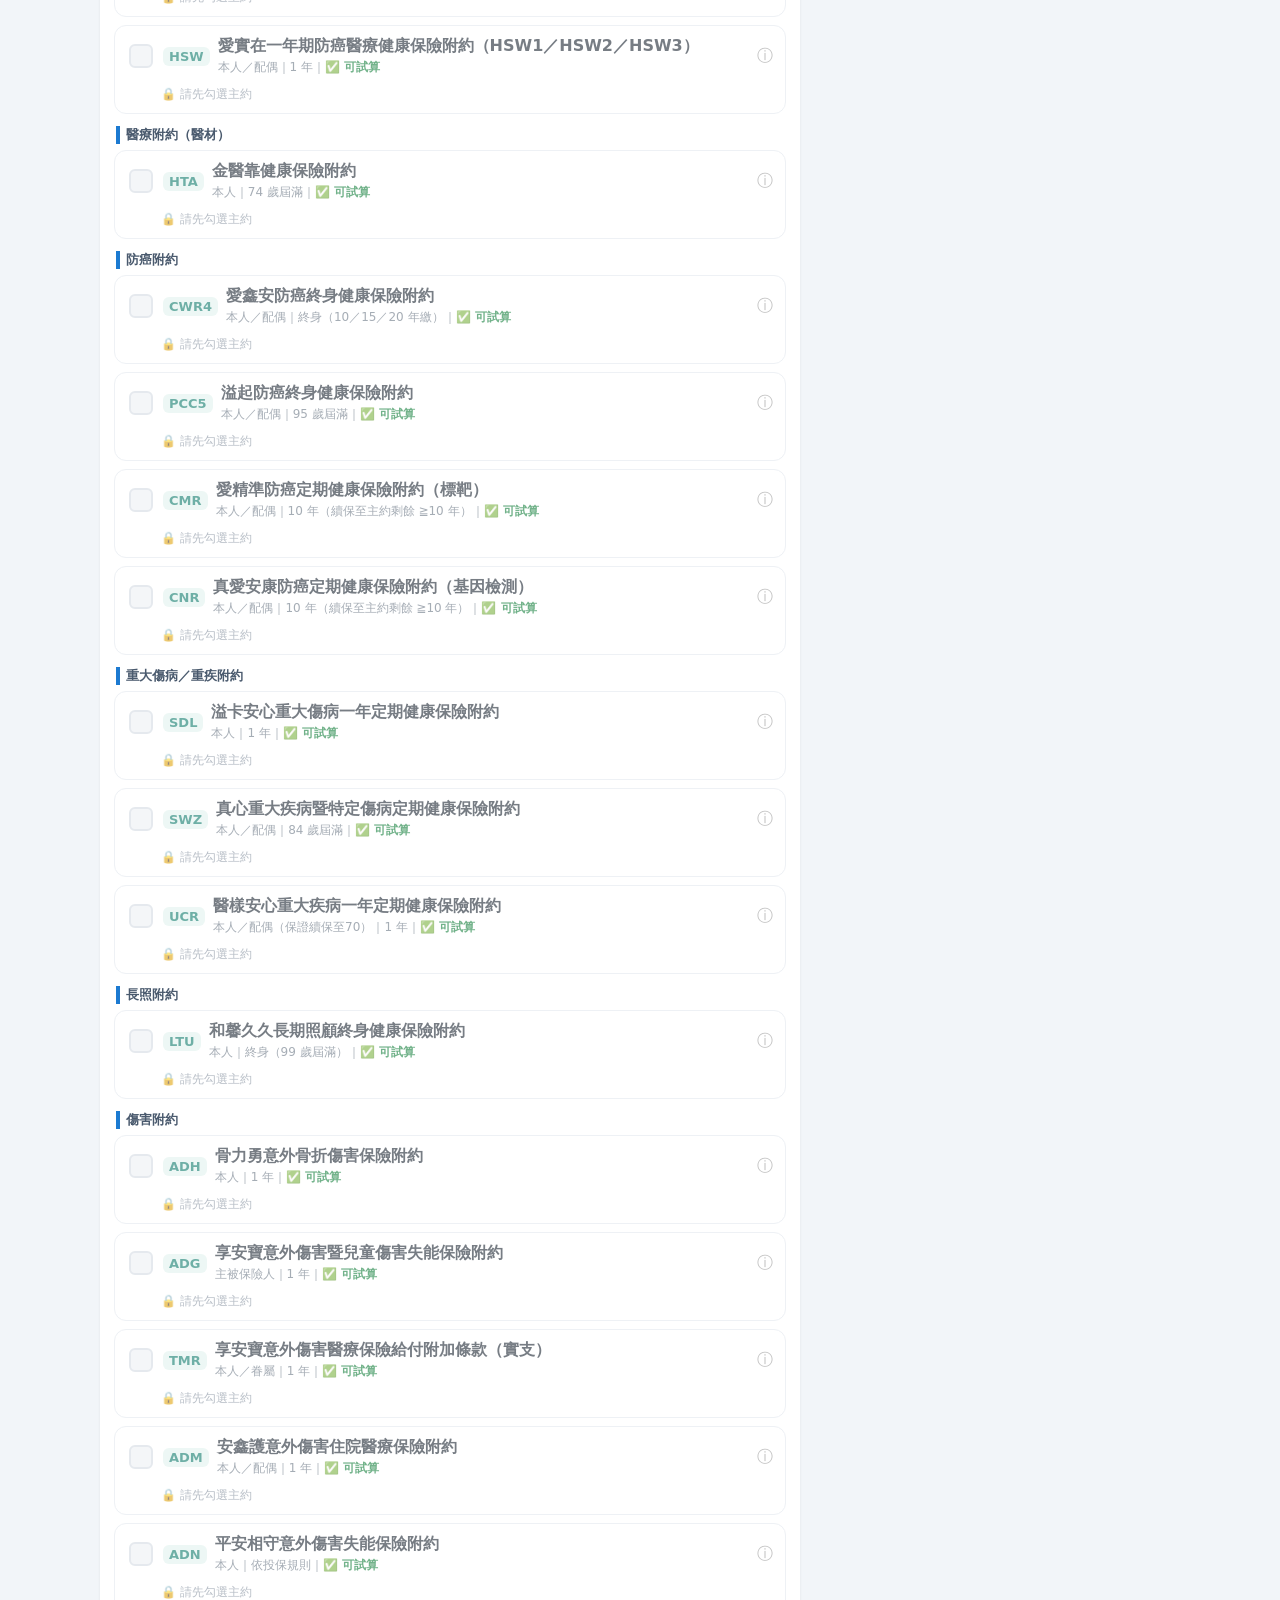
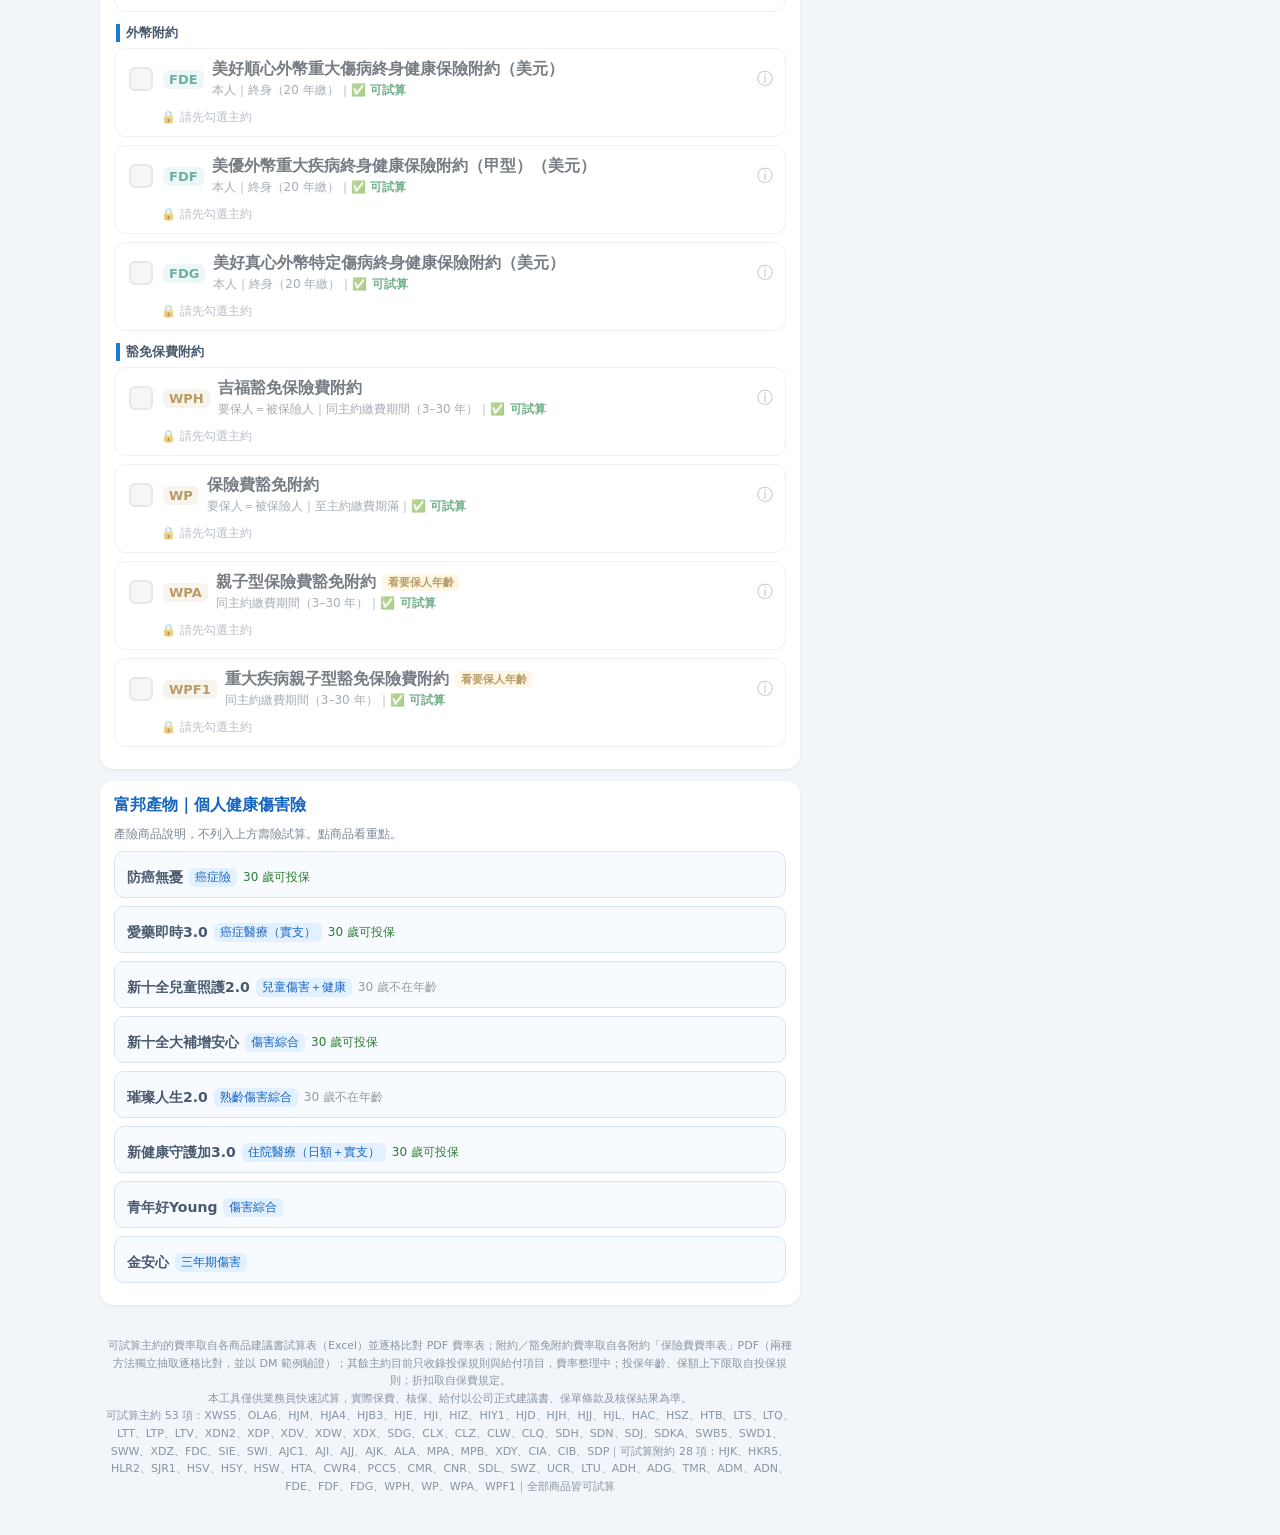
==== commit 69c08a9b: "v1.77.1: CLX/CLZ Q3 加柯亞倫醫師；新十全兒童開放15歲（DM 15歲適用費率）" ====
--- a/index.html
+++ b/index.html
@@ -11,7 +11,7 @@
 <meta name="theme-color" content="#0a4f8f">
 <meta http-equiv="Cache-Control" content="no-cache, no-store, must-revalidate">
 <meta http-equiv="Pragma" content="no-cache">
-<link rel="stylesheet" href="style.css?v=177">
+<link rel="stylesheet" href="style.css?v=1771">
 </head>
 <body>
 <header>
@@ -19,7 +19,7 @@
   <a class="combo-btn" href="explain.html" style="margin-right:6px">📖 解說</a>
   <a class="combo-btn" href="wp.html" style="margin-right:6px">🛡️ WP 專區</a>
   <h1>富邦四季春快速報價</h1>
-  <div class="sub">v1.77｜富邦四季春快速報價｜商品解說 81 項（📚 頁首「解說」）｜僅供內部試算，以公司正式建議書為準</div>
+  <div class="sub">v1.77.1｜富邦四季春快速報價｜商品解說 81 項（📚 頁首「解說」）｜僅供內部試算，以公司正式建議書為準</div>
 </header>
 <main>
   <section class="card newp" id="newp" aria-label="新商品上架"></section>
@@ -136,7 +136,7 @@
 <script src="catalog.js?v=153"></script>
 <script src="riders_rates.js?v=153"></script>
 <script src="occ.js?v=2"></script>
-<script src="app.js?v=177"></script>
-<script src="pc.js?v=6"></script>
+<script src="app.js?v=1771"></script>
+<script src="pc.js?v=7"></script>
 <!--CFWA--><script defer src="https://static.cloudflareinsights.com/beacon.min.js" data-cf-beacon='{"token": "1f1171fedb8a47c1b04731b056bc8142"}'></script><!--/CFWA--></body>
 </html>
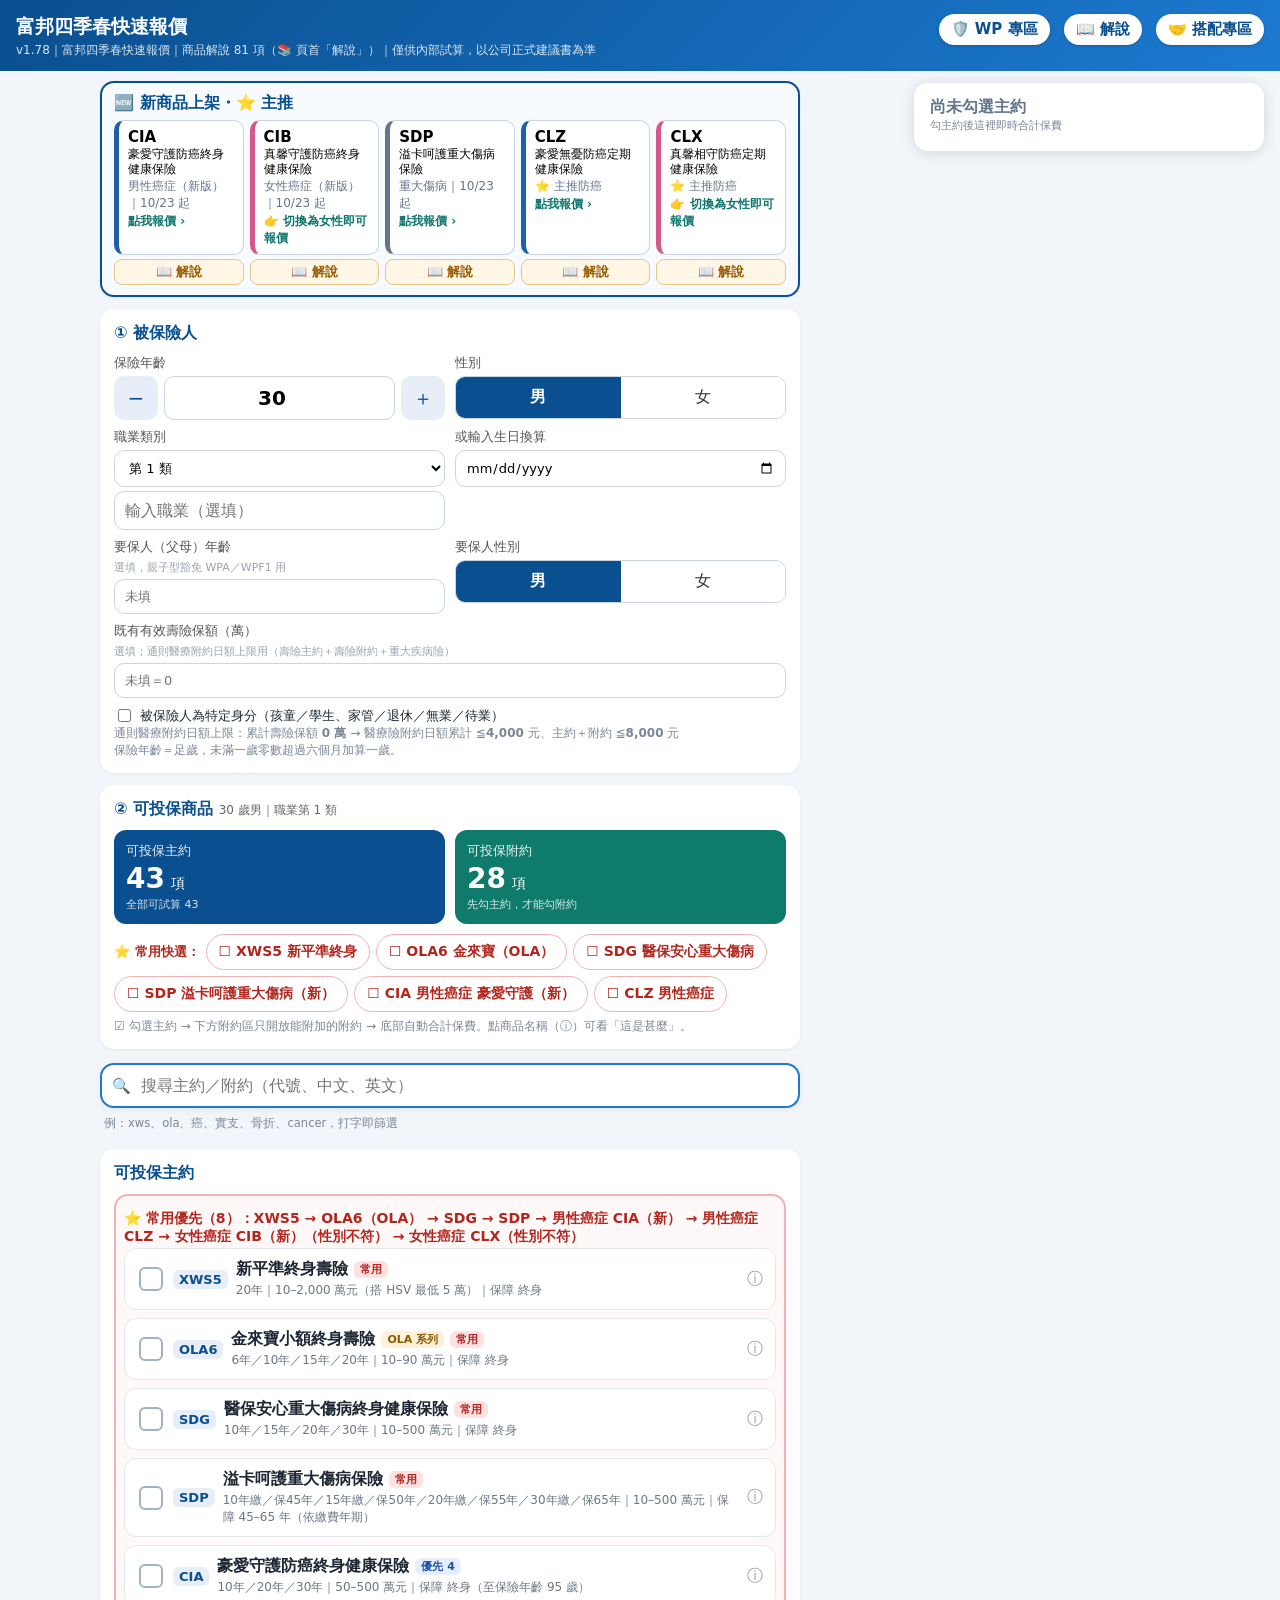
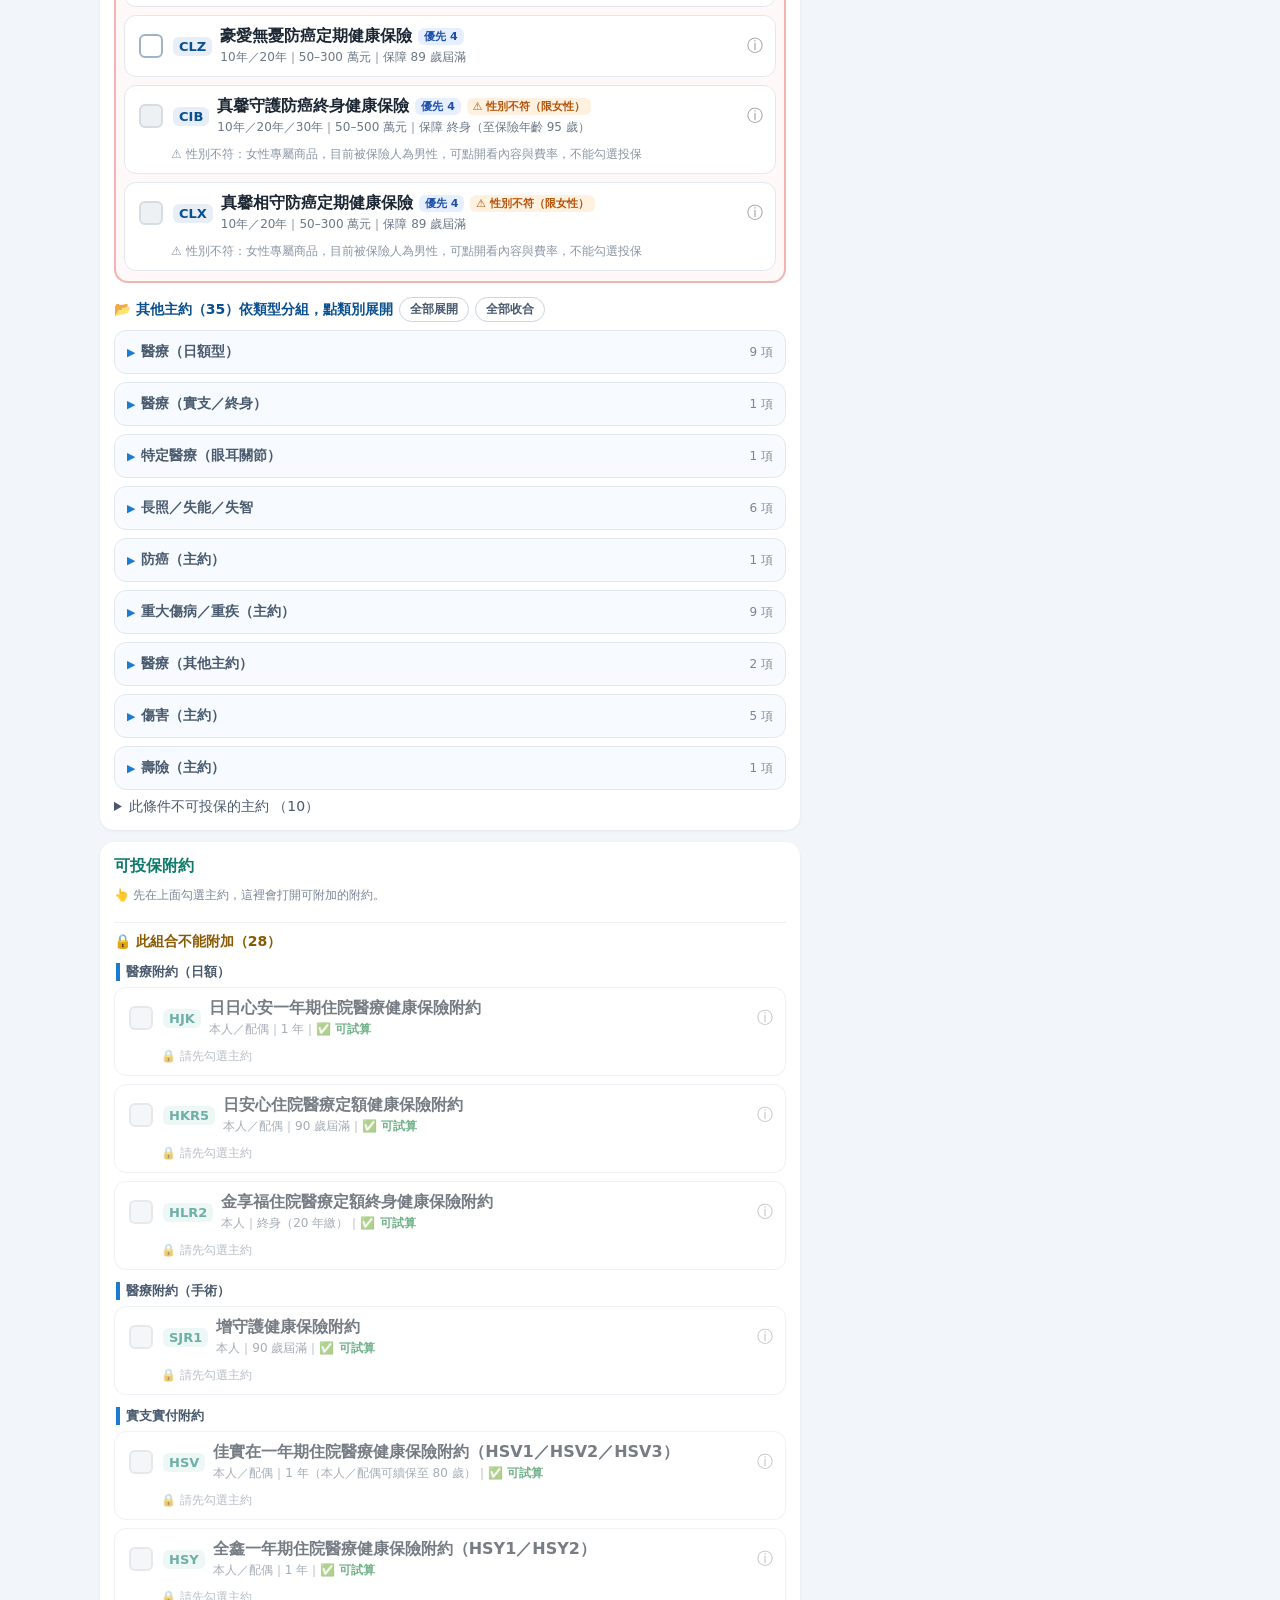
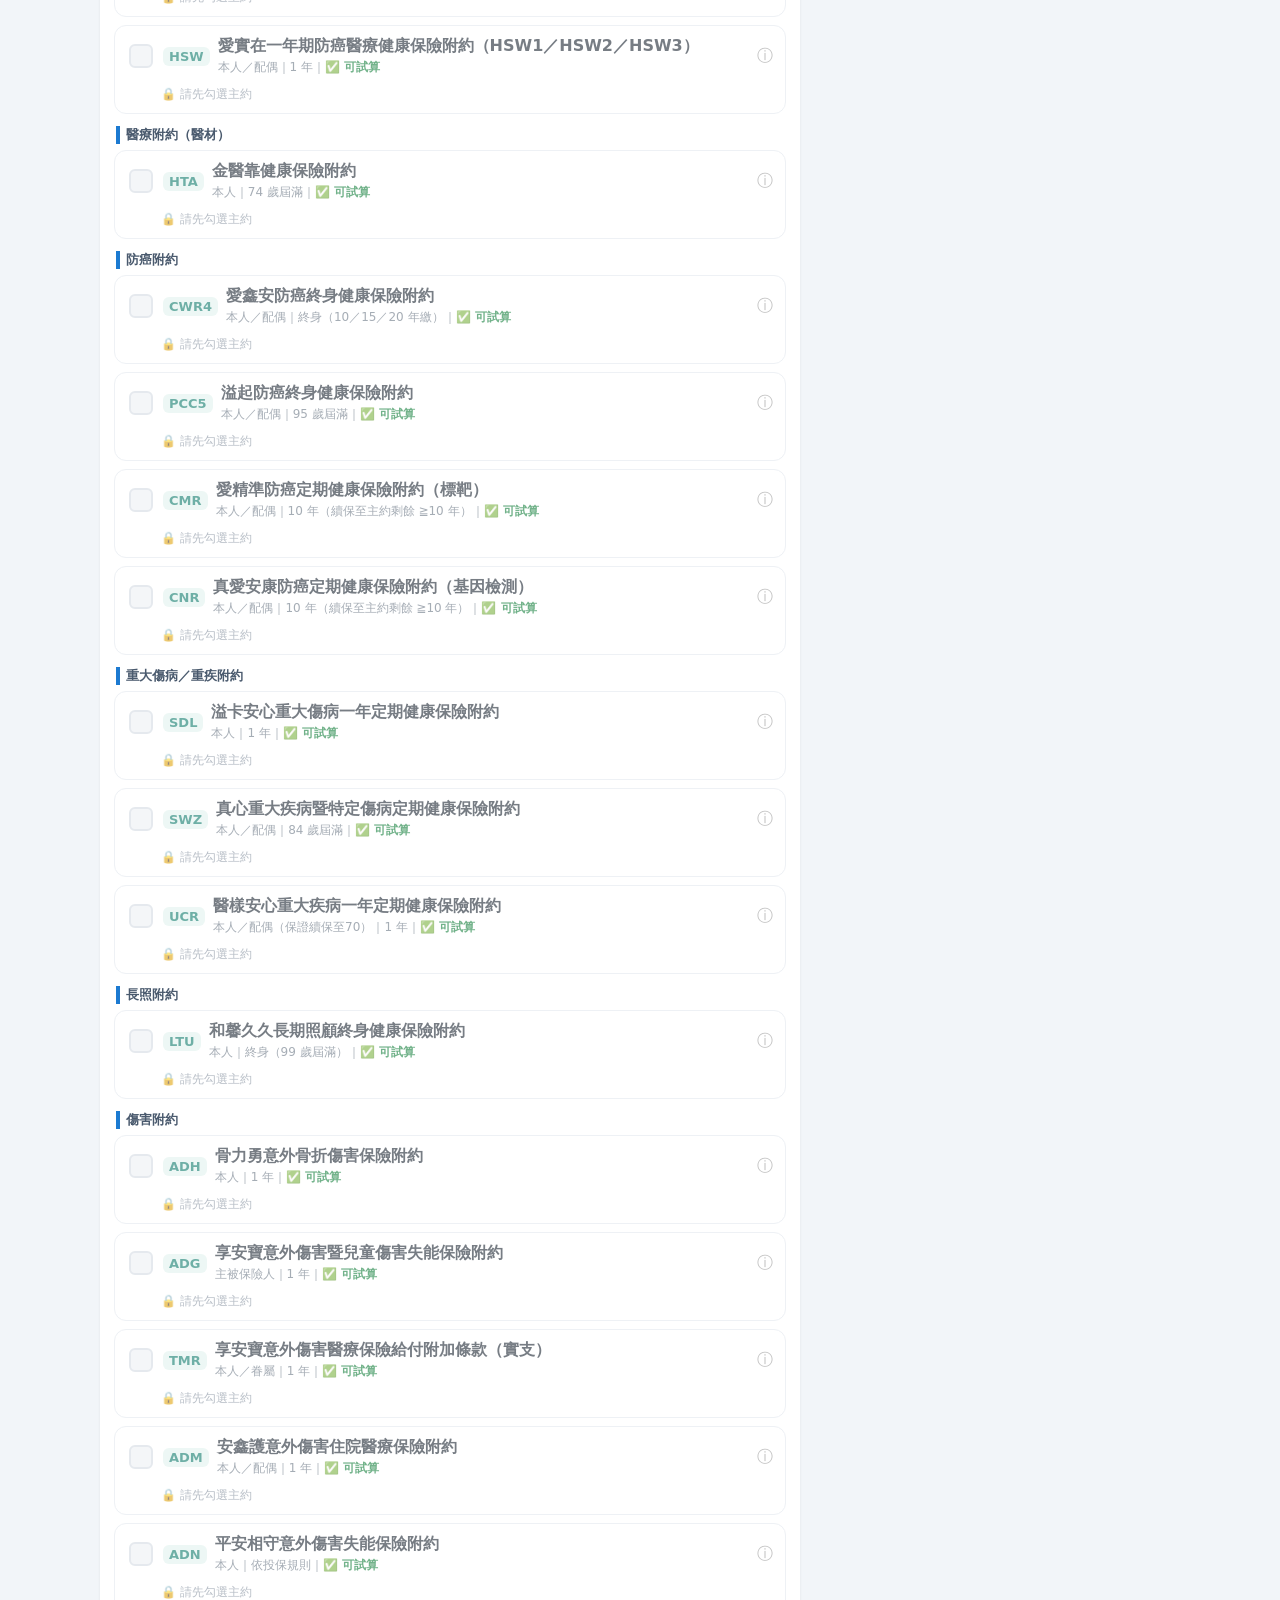
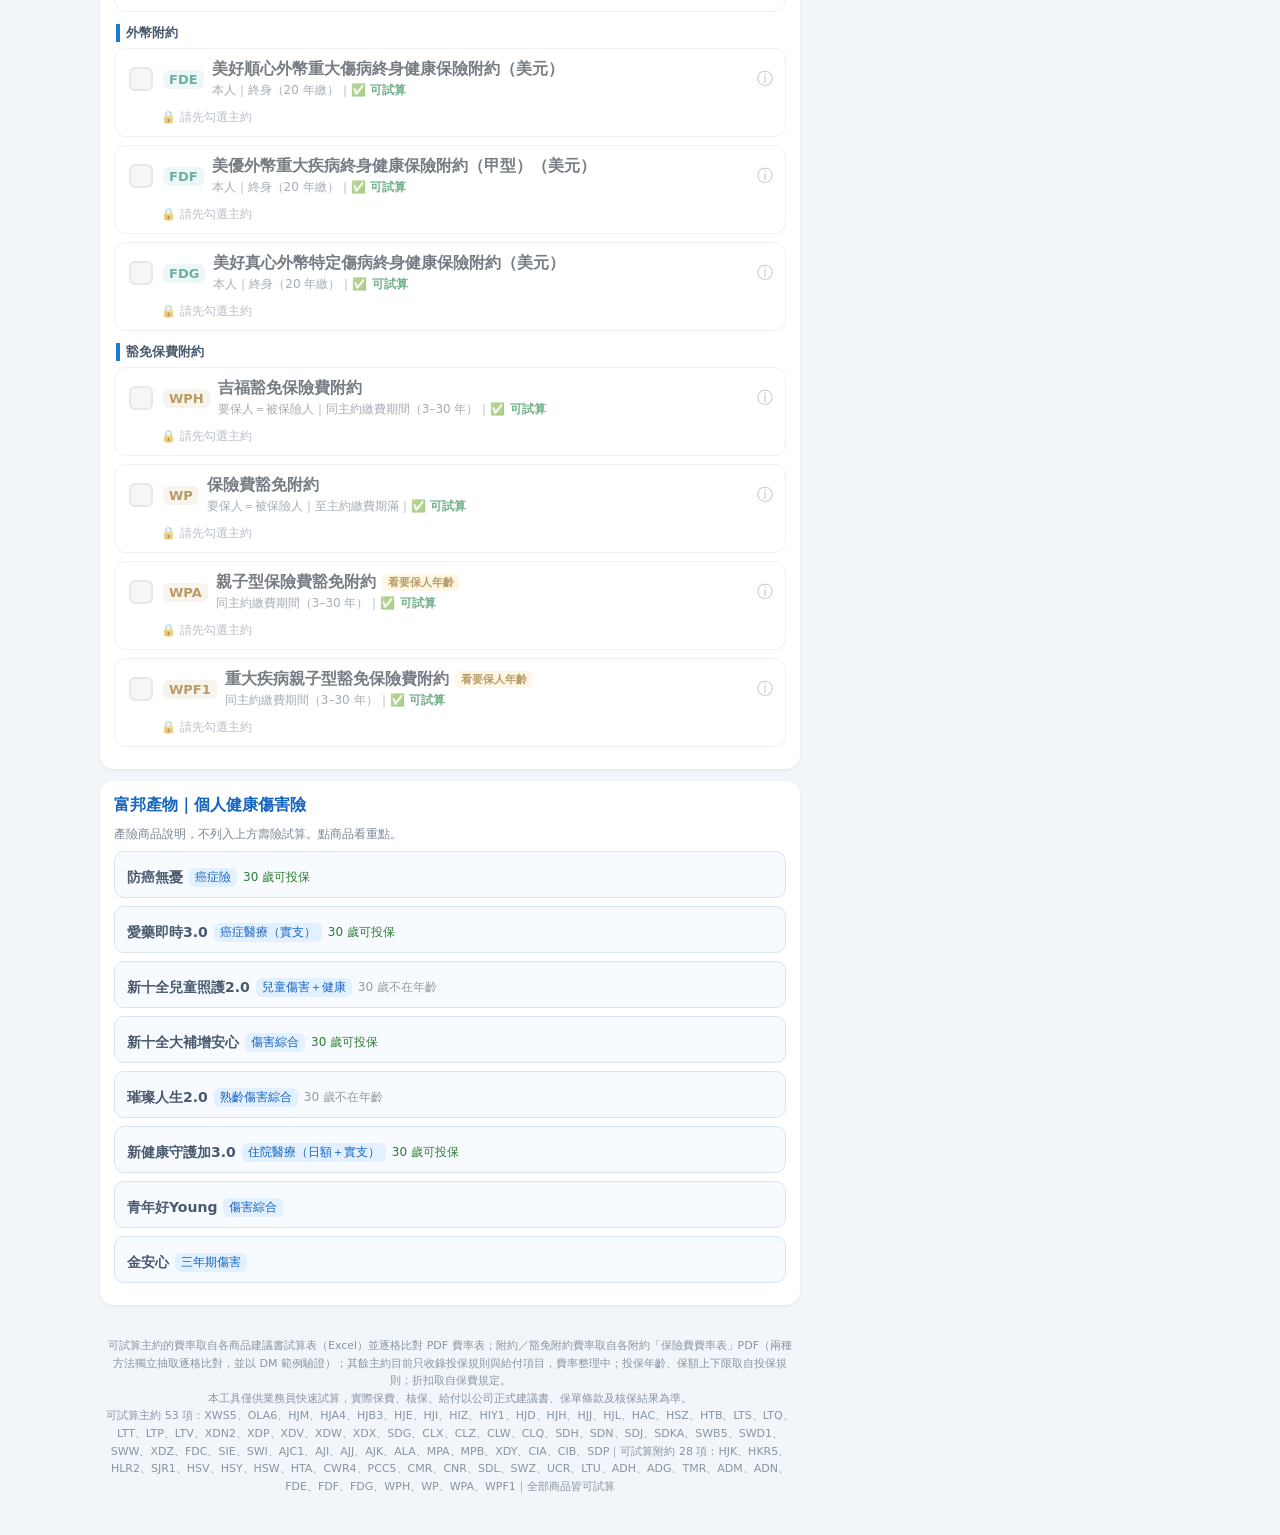
==== commit 418f975f: "v1.78: 什麼情況賠哪張；意外住院範例說明 HSV＋TMR" ====
--- a/index.html
+++ b/index.html
@@ -11,7 +11,7 @@
 <meta name="theme-color" content="#0a4f8f">
 <meta http-equiv="Cache-Control" content="no-cache, no-store, must-revalidate">
 <meta http-equiv="Pragma" content="no-cache">
-<link rel="stylesheet" href="style.css?v=1771">
+<link rel="stylesheet" href="style.css?v=178">
 </head>
 <body>
 <header>
@@ -19,7 +19,7 @@
   <a class="combo-btn" href="explain.html" style="margin-right:6px">📖 解說</a>
   <a class="combo-btn" href="wp.html" style="margin-right:6px">🛡️ WP 專區</a>
   <h1>富邦四季春快速報價</h1>
-  <div class="sub">v1.77.1｜富邦四季春快速報價｜商品解說 81 項（📚 頁首「解說」）｜僅供內部試算，以公司正式建議書為準</div>
+  <div class="sub">v1.78｜富邦四季春快速報價｜商品解說 81 項（📚 頁首「解說」）｜僅供內部試算，以公司正式建議書為準</div>
 </header>
 <main>
   <section class="card newp" id="newp" aria-label="新商品上架"></section>
@@ -136,7 +136,7 @@
 <script src="catalog.js?v=153"></script>
 <script src="riders_rates.js?v=153"></script>
 <script src="occ.js?v=2"></script>
-<script src="app.js?v=1771"></script>
+<script src="app.js?v=178"></script>
 <script src="pc.js?v=7"></script>
 <!--CFWA--><script defer src="https://static.cloudflareinsights.com/beacon.min.js" data-cf-beacon='{"token": "1f1171fedb8a47c1b04731b056bc8142"}'></script><!--/CFWA--></body>
 </html>
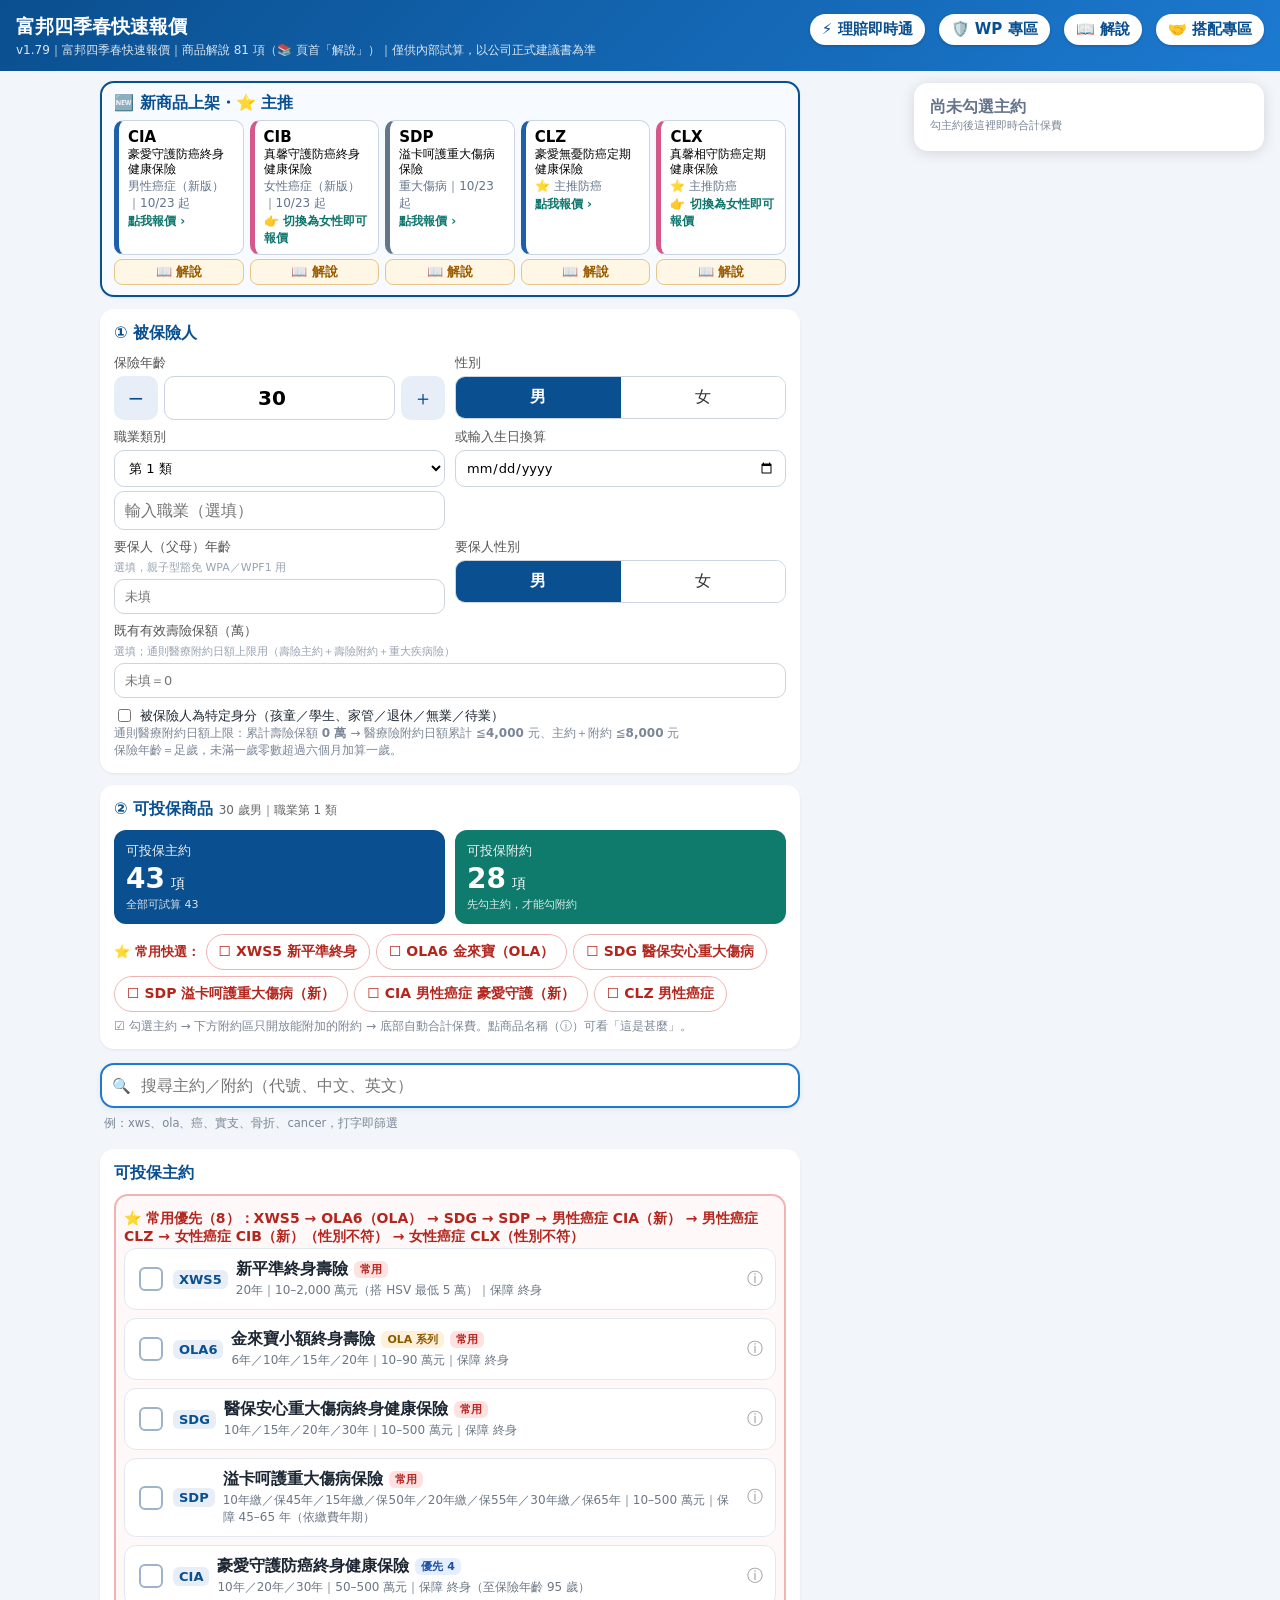
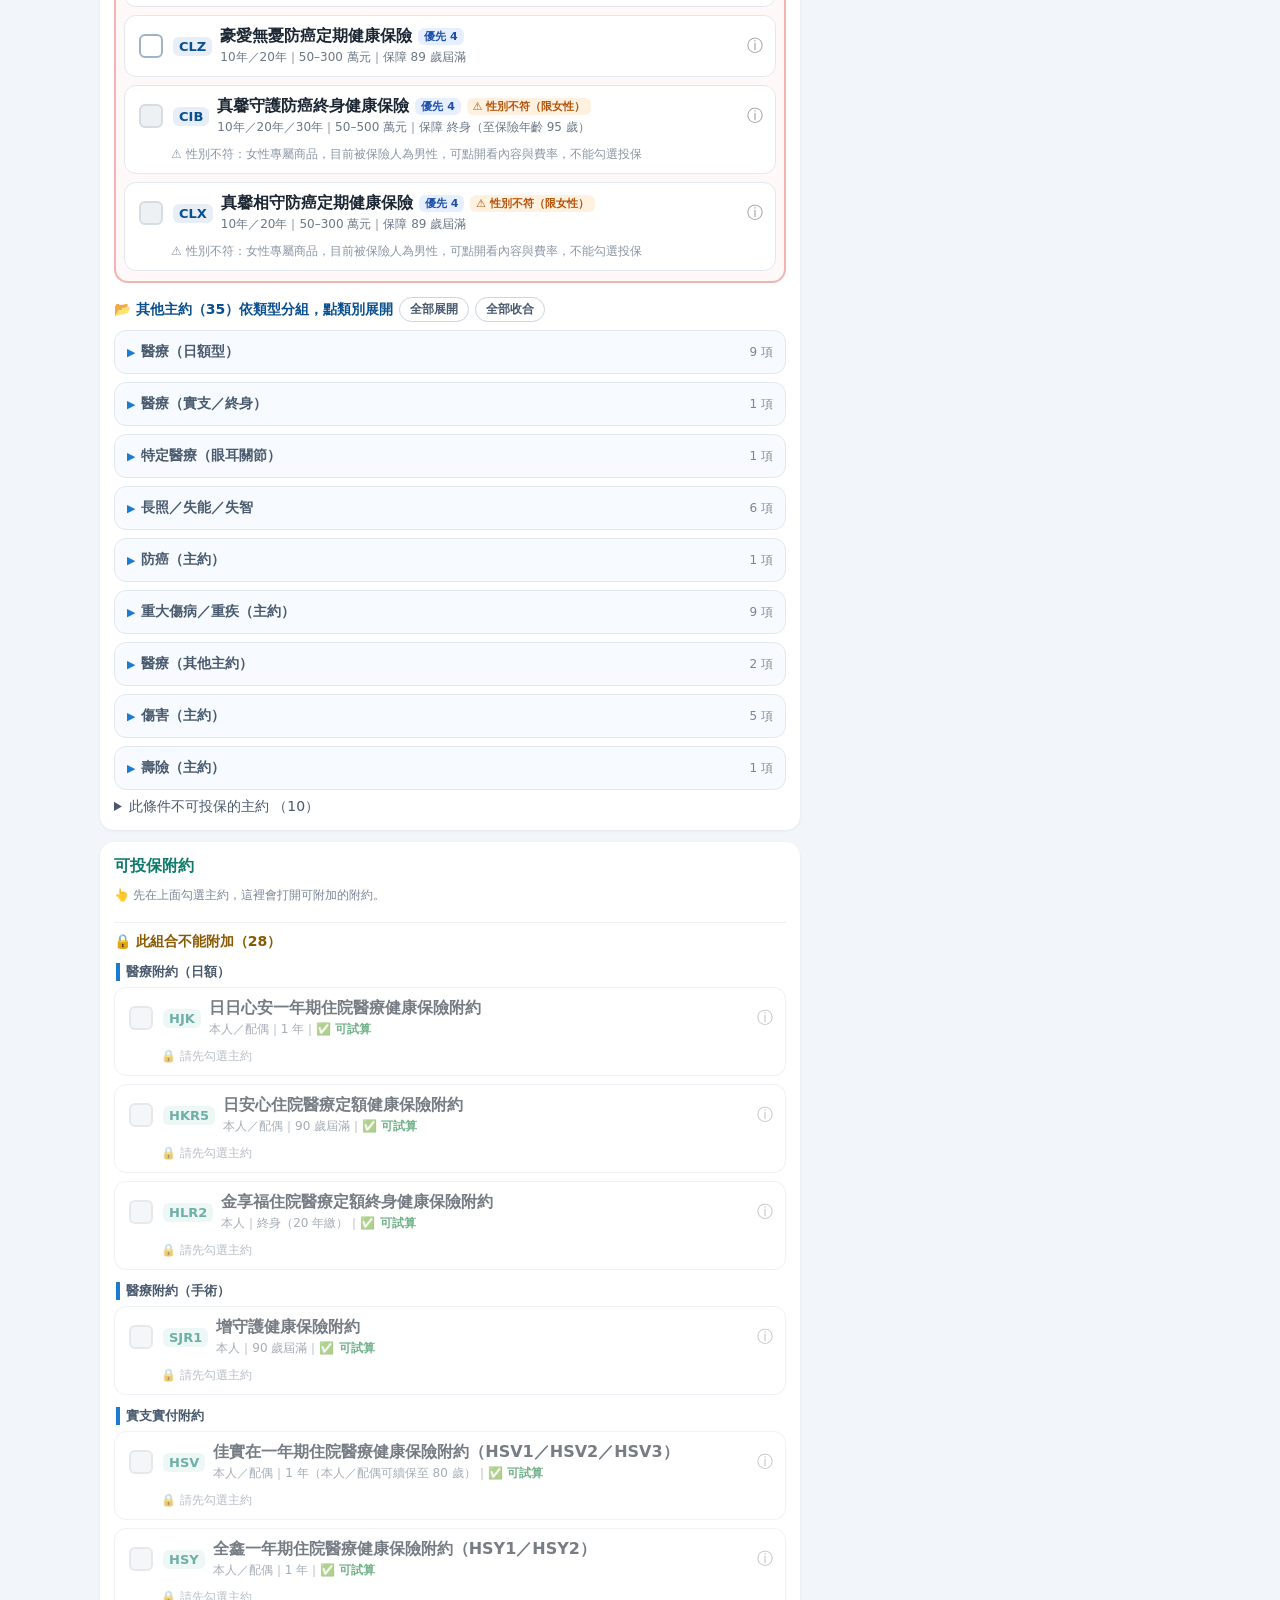
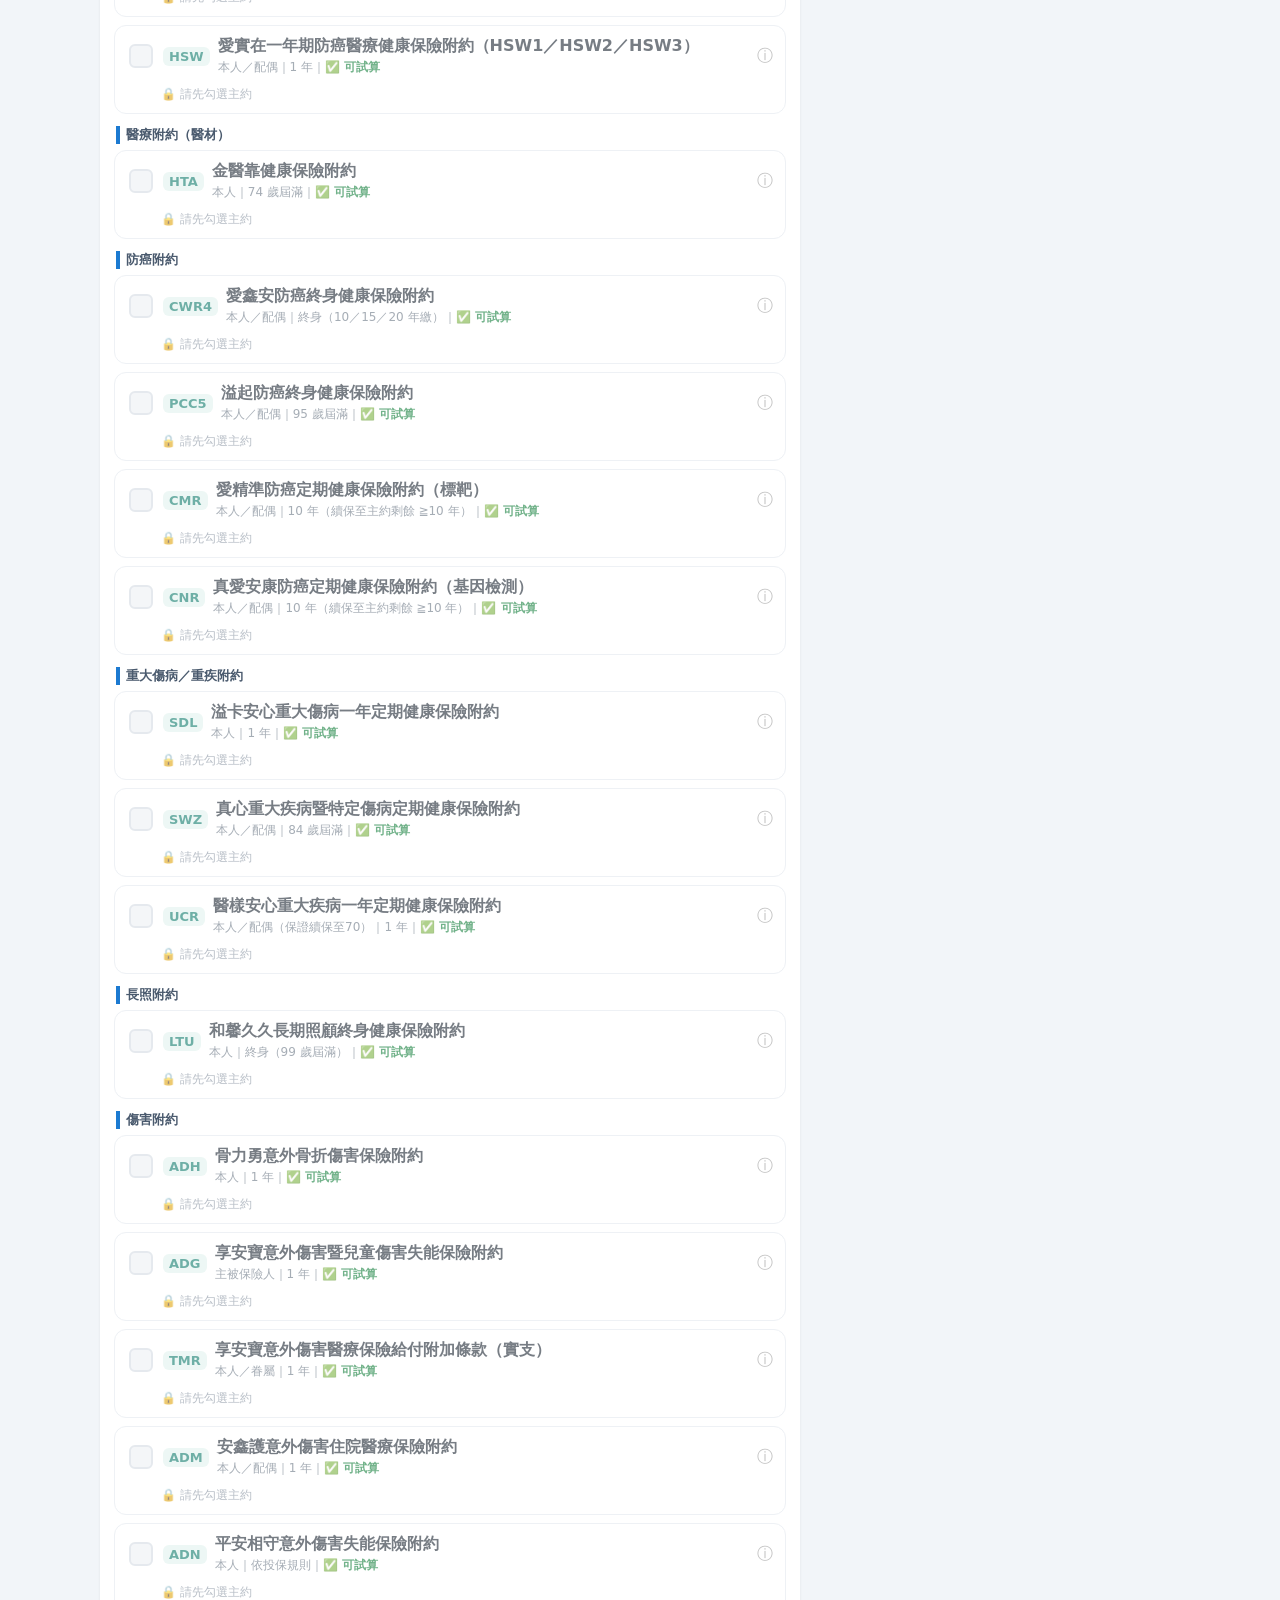
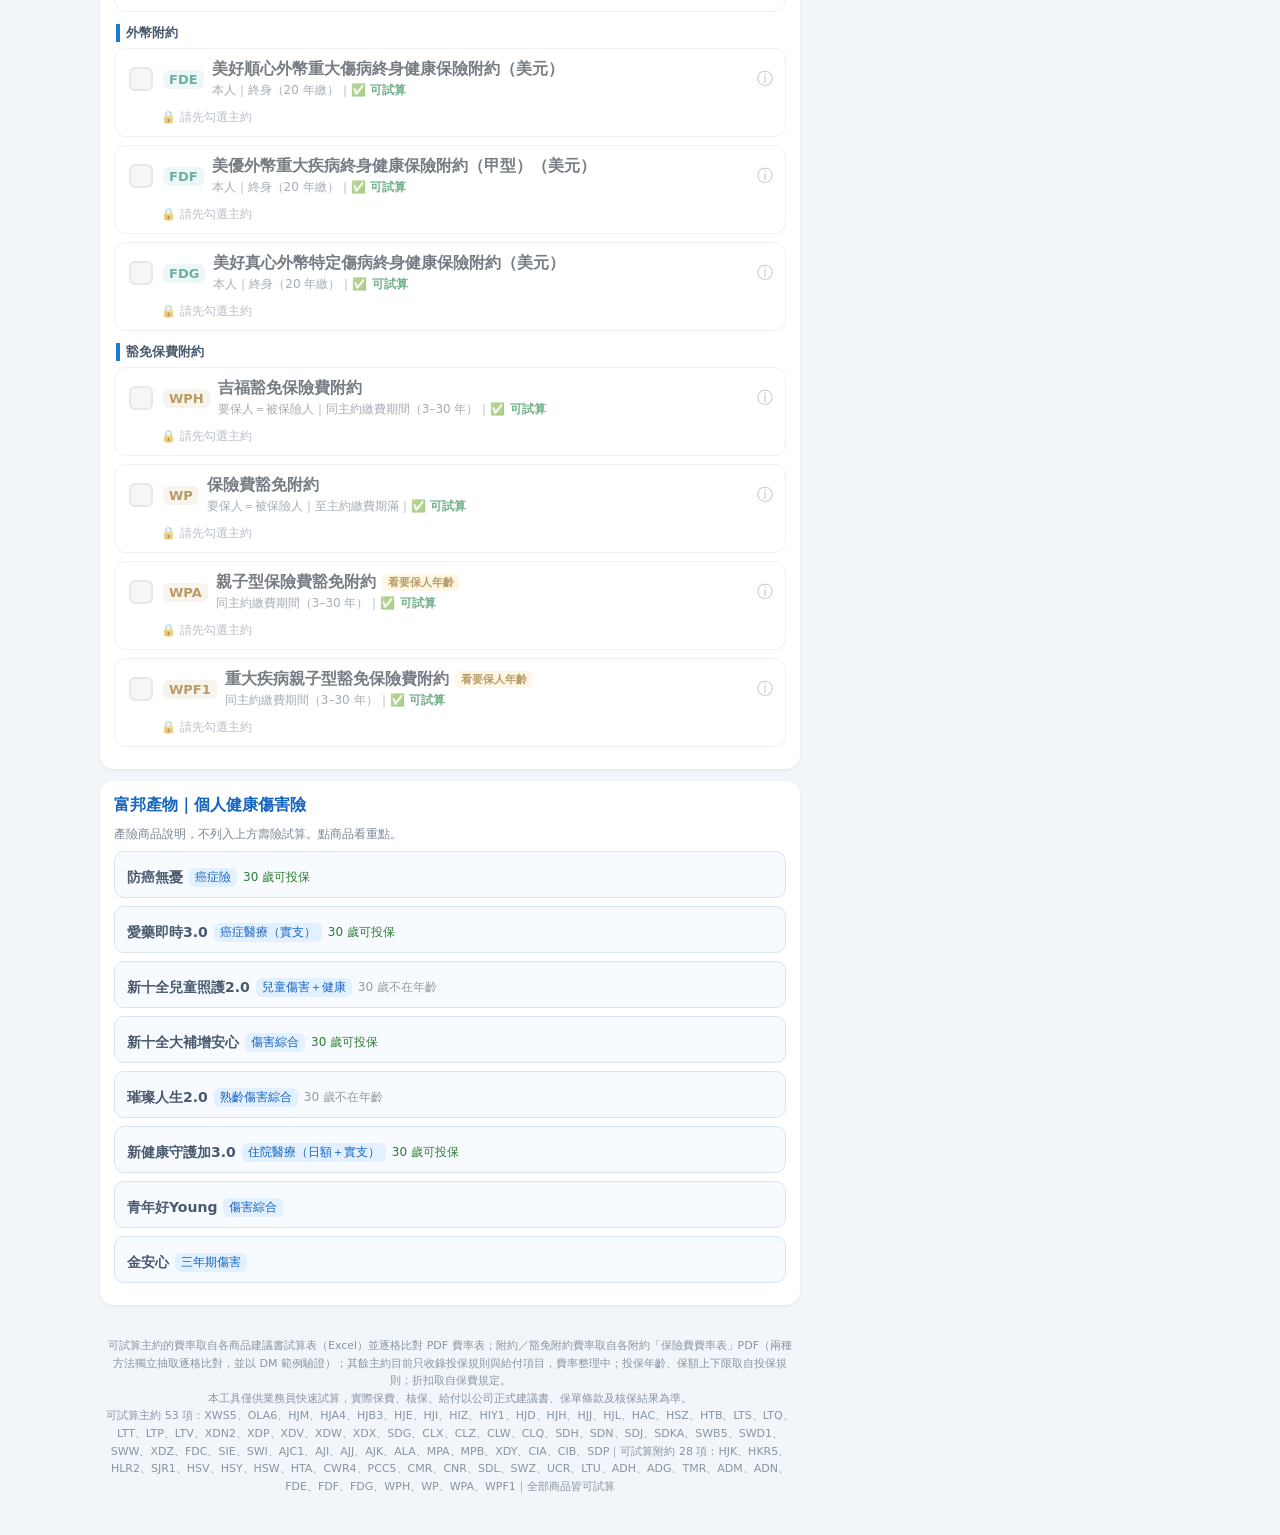
==== commit 11dd3da1: "v1.79: key30 batch 3 (63 products, t391u) + 理賠即時通 button (t394u/t401u)" ====
--- a/index.html
+++ b/index.html
@@ -11,15 +11,16 @@
 <meta name="theme-color" content="#0a4f8f">
 <meta http-equiv="Cache-Control" content="no-cache, no-store, must-revalidate">
 <meta http-equiv="Pragma" content="no-cache">
-<link rel="stylesheet" href="style.css?v=178">
+<link rel="stylesheet" href="style.css?v=179">
 </head>
 <body>
 <header>
   <a class="combo-btn" href="combo.html">🤝 搭配專區</a>
   <a class="combo-btn" href="explain.html" style="margin-right:6px">📖 解說</a>
   <a class="combo-btn" href="wp.html" style="margin-right:6px">🛡️ WP 專區</a>
+  <a class="combo-btn" href="https://jarvis-yt.github.io/claim-qa/" target="_blank" rel="noopener" style="margin-right:6px">⚡ 理賠即時通</a>
   <h1>富邦四季春快速報價</h1>
-  <div class="sub">v1.78｜富邦四季春快速報價｜商品解說 81 項（📚 頁首「解說」）｜僅供內部試算，以公司正式建議書為準</div>
+  <div class="sub">v1.79｜富邦四季春快速報價｜商品解說 81 項（📚 頁首「解說」）｜僅供內部試算，以公司正式建議書為準</div>
 </header>
 <main>
   <section class="card newp" id="newp" aria-label="新商品上架"></section>
@@ -136,7 +137,7 @@
 <script src="catalog.js?v=153"></script>
 <script src="riders_rates.js?v=153"></script>
 <script src="occ.js?v=2"></script>
-<script src="app.js?v=178"></script>
+<script src="app.js?v=179"></script>
 <script src="pc.js?v=7"></script>
 <!--CFWA--><script defer src="https://static.cloudflareinsights.com/beacon.min.js" data-cf-beacon='{"token": "1f1171fedb8a47c1b04731b056bc8142"}'></script><!--/CFWA--></body>
 </html>
